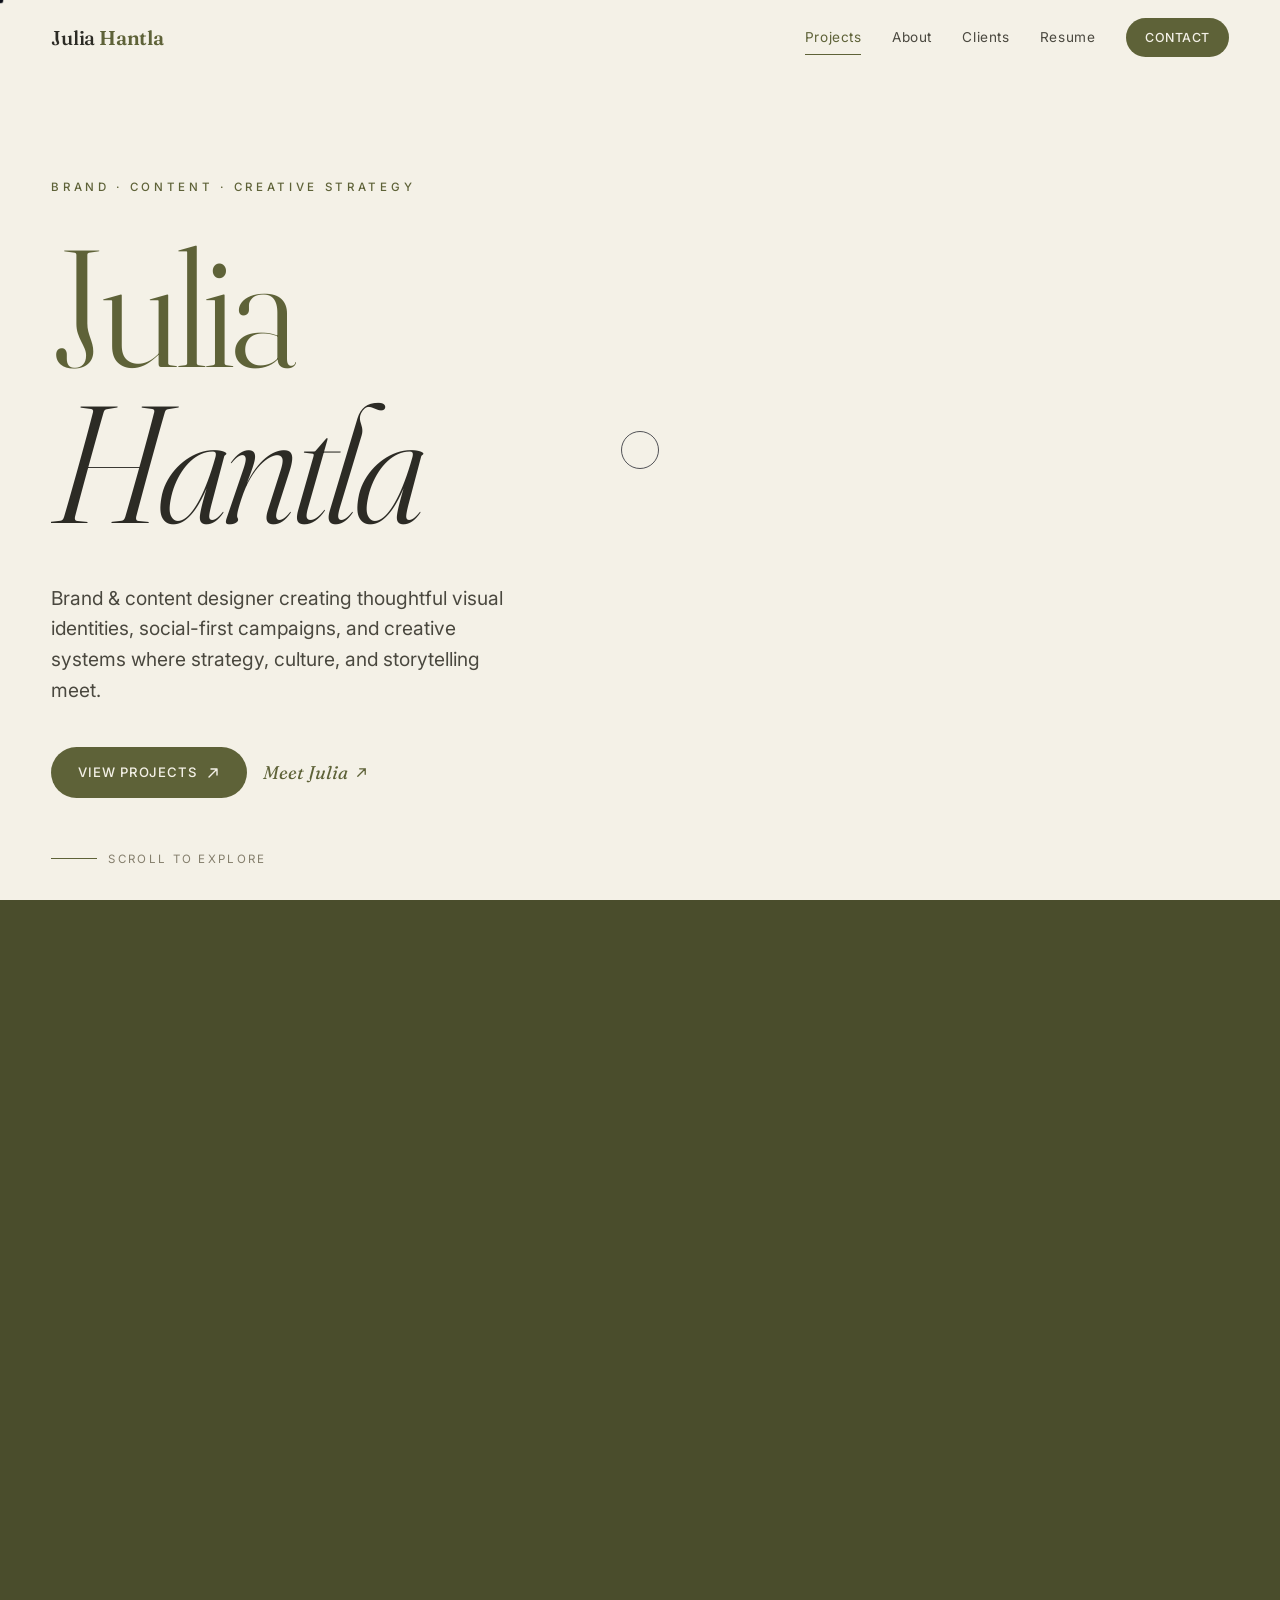
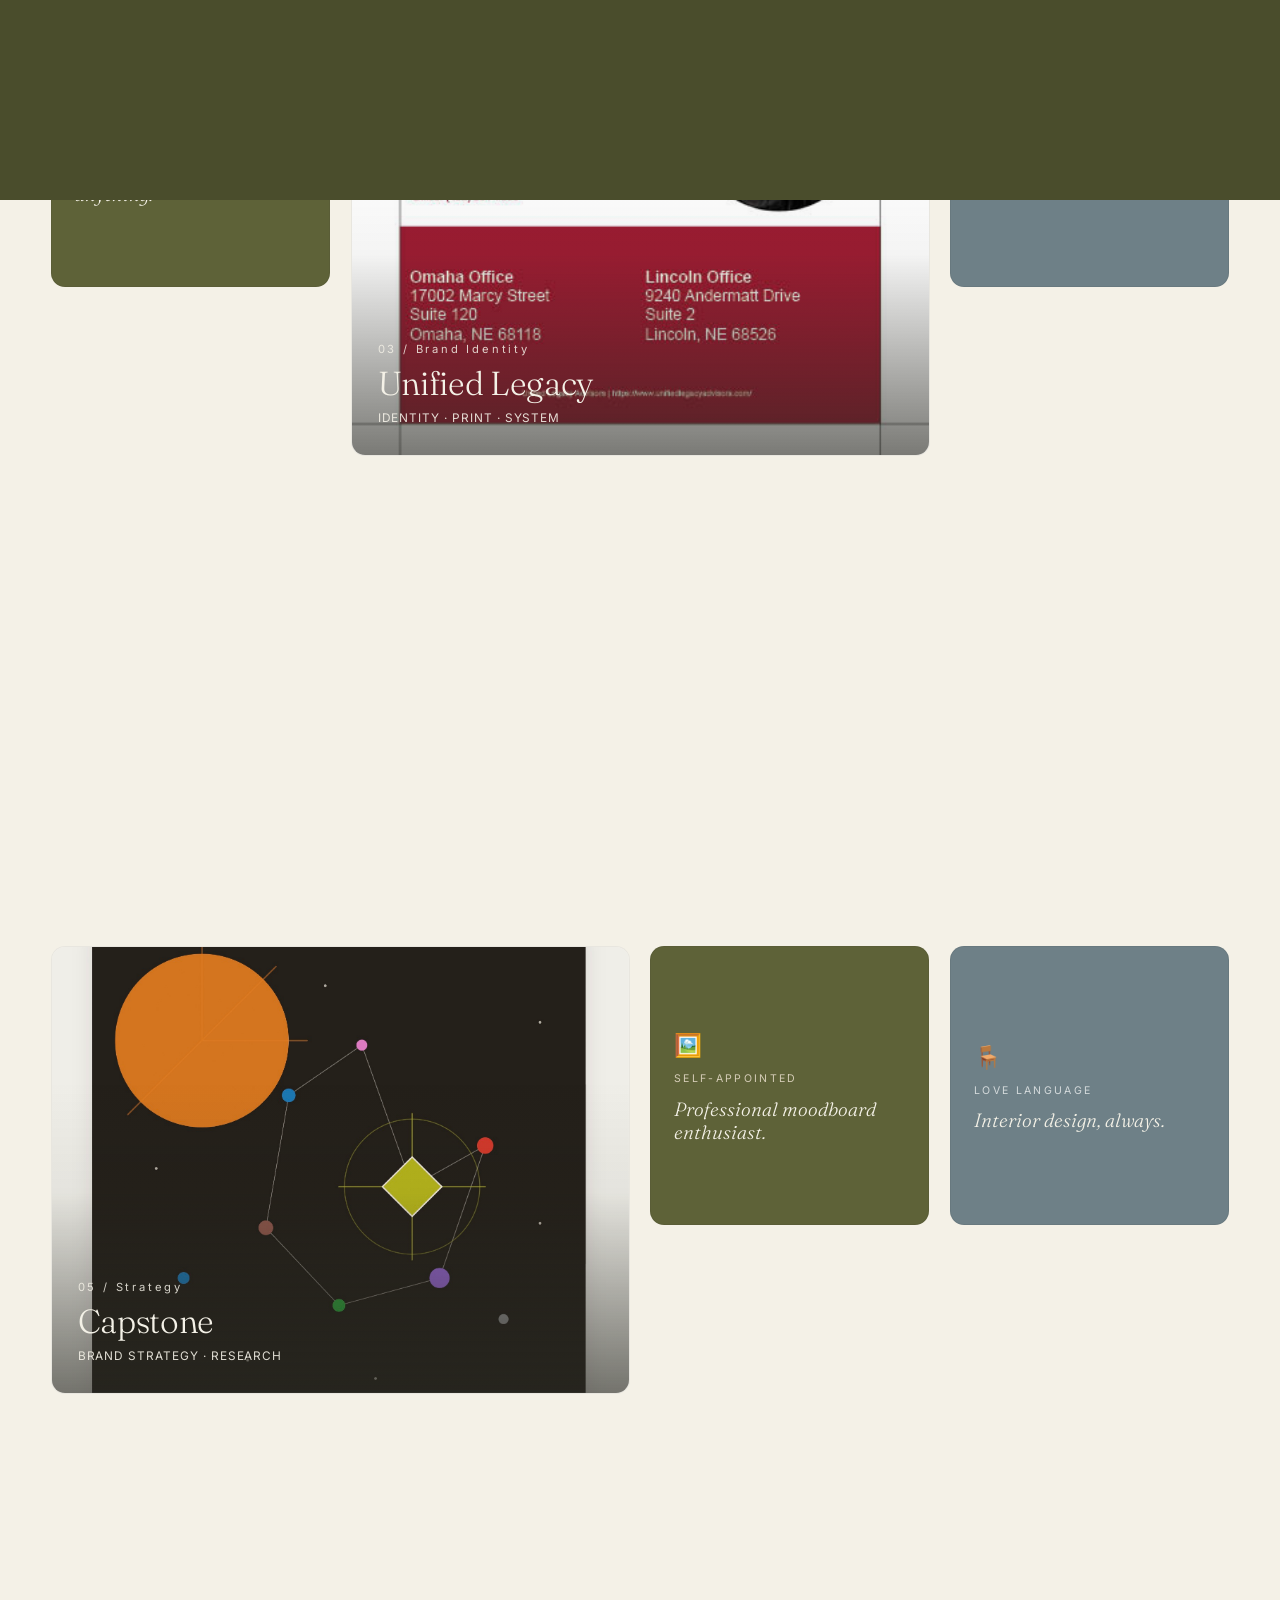
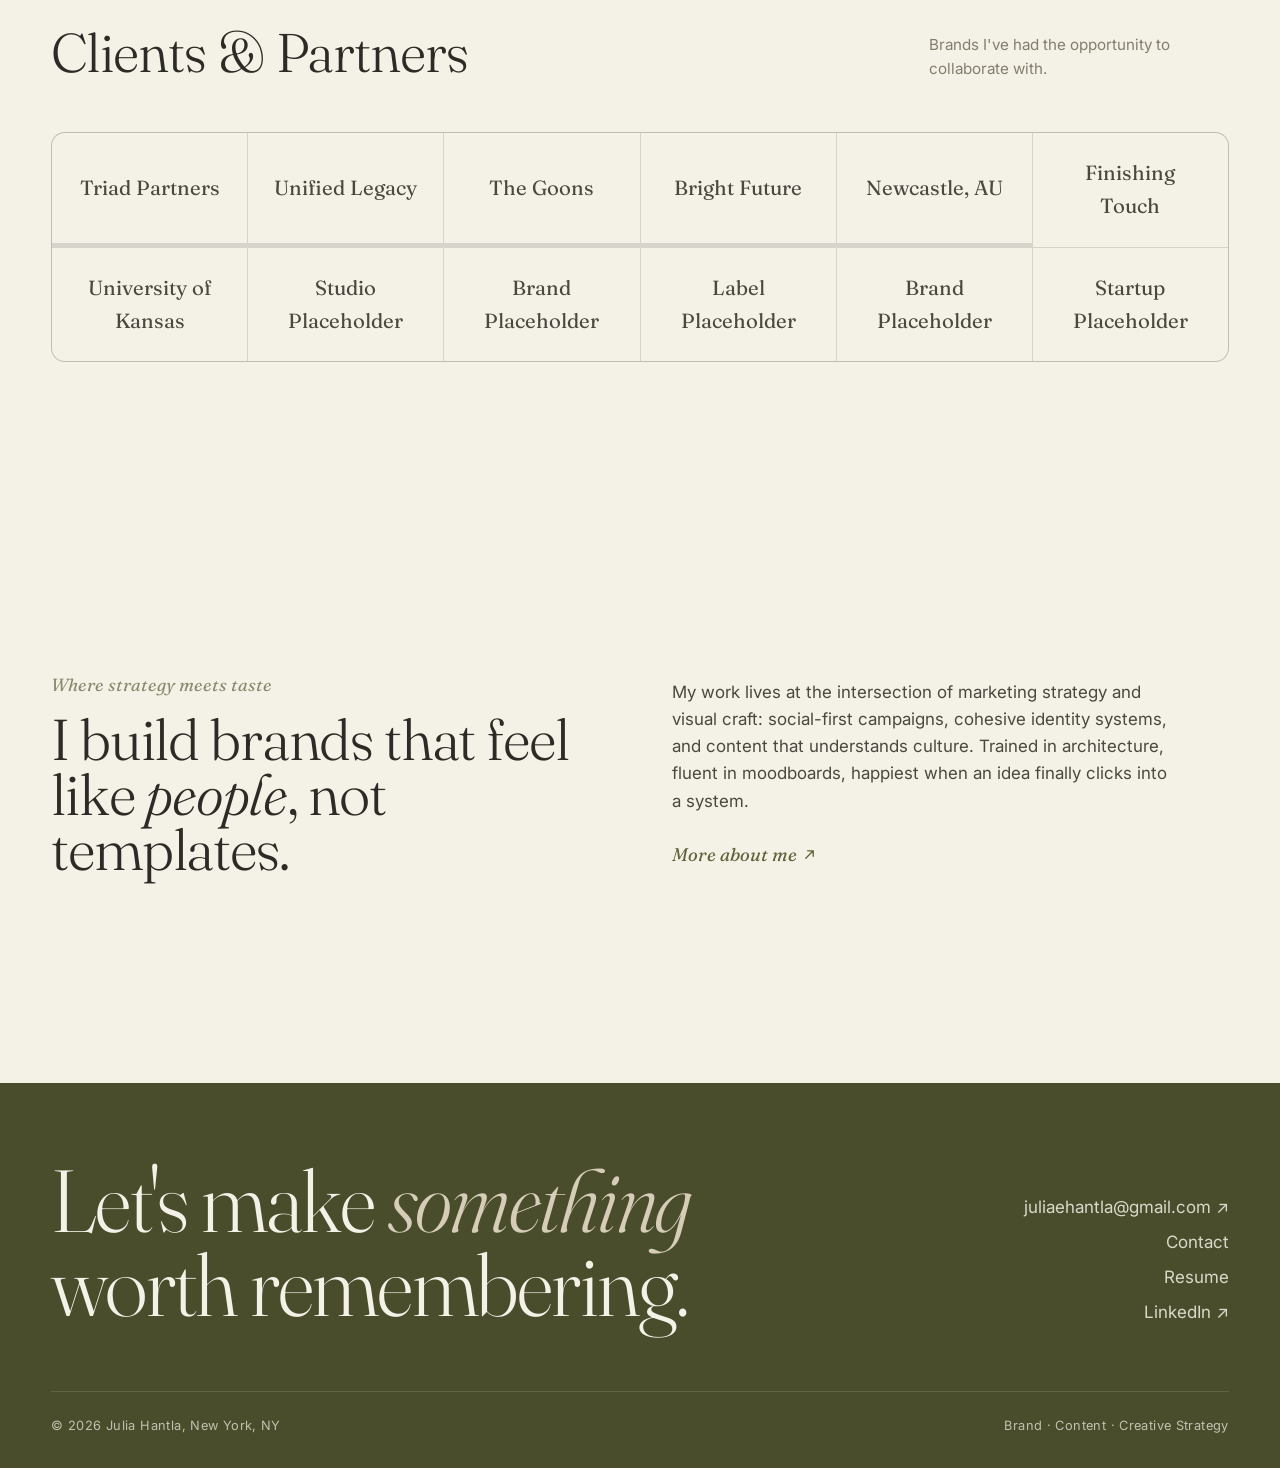
==== index.html @ e554ca5c "Rebuild Capstone around the six-piece visual set + IG carousel - New narrative: a dense 2006 percept" ====
<!DOCTYPE html>
<html lang="en">
<head>
<meta charset="UTF-8">
<meta name="viewport" content="width=device-width, initial-scale=1.0">
<title>Julia Hantla · Brand · Content · Creative Strategy</title>
<meta name="description" content="Julia Hantla is a brand & content designer in New York creating thoughtful visual identities, social-first campaigns, and creative systems where strategy, culture, and storytelling meet.">
<link rel="preconnect" href="https://fonts.googleapis.com">
<link rel="preconnect" href="https://fonts.gstatic.com" crossorigin>
<link href="https://fonts.googleapis.com/css2?family=Fraunces:ital,opsz,wght@0,9..144,300..600;1,9..144,300..600&family=Inter:wght@400;500;600&display=swap" rel="stylesheet">
<link rel="stylesheet" href="assets/css/style.css">
</head>
<body>

<!-- NAV -->
<nav class="nav">
  <div class="nav__inner">
    <a href="index.html" class="nav__brand">Julia <b>Hantla</b></a>
    <div class="nav__links">
      <a href="index.html" class="nav__link is-current">Projects</a>
      <a href="about.html" class="nav__link">About</a>
      <a href="#clients" class="nav__link">Clients</a>
      <a href="Julia_Hantla_Resume.pdf" class="nav__link" target="_blank" rel="noopener">Resume</a>
      <a href="contact.html" class="nav__link nav__cta btn" data-magnetic="0.3"><span>Contact</span></a>
    </div>
    <button class="nav__burger" aria-label="Menu"><span></span><span></span><span></span></button>
  </div>
</nav>

<!-- MOBILE MENU -->
<div class="menu">
  <a href="index.html" class="menu__link">Projects</a>
  <a href="about.html" class="menu__link">About</a>
  <a href="#clients" class="menu__link">Clients</a>
  <a href="Julia_Hantla_Resume.pdf" class="menu__link" target="_blank" rel="noopener">Resume</a>
  <a href="contact.html" class="menu__link">Contact</a>
  <div class="menu__meta">
    <span>New York, NY</span><span>juliaehantla@gmail.com</span>
  </div>
</div>

<!-- HERO -->
<header class="hero wrap">
  <div class="hero__inner">
    <div class="hero__eyebrow eyebrow line-mask"><span>Brand · Content · Creative Strategy</span></div>
    <h1 class="hero__title">
      <span class="line-mask d1"><span>Julia</span></span>
      <span class="line-mask d2"><span><em>Hantla</em></span></span>
    </h1>
    <p class="hero__sub" data-reveal data-reveal-delay="3">
      Brand &amp; content designer creating thoughtful visual identities, social-first
      campaigns, and creative systems where strategy, culture, and storytelling meet.
    </p>
    <div class="hero__cta" data-reveal data-reveal-delay="4">
      <a href="#work" class="btn" data-magnetic="0.3"><span>View Projects</span>
        <svg width="14" height="14" viewBox="0 0 14 14" fill="none"><path d="M3 11L11 3M11 3H5M11 3V9" stroke="currentColor" stroke-width="1.4" stroke-linecap="round" stroke-linejoin="round"/></svg>
      </a>
      <a href="about.html" class="link-arrow">Meet Julia
        <svg width="13" height="13" viewBox="0 0 14 14" fill="none"><path d="M3 11L11 3M11 3H5M11 3V9" stroke="currentColor" stroke-width="1.4" stroke-linecap="round" stroke-linejoin="round"/></svg>
      </a>
    </div>
  </div>
  <div class="hero__scroll"><span class="ln"></span> Scroll to explore</div>
</header>

<!-- WORK / INTERACTIVE GRID -->
<section class="section wrap" id="work">
  <div class="grid-head">
    <h2 data-reveal>Selected Work</h2>
    <p data-reveal data-reveal-delay="1">Below, a variety of social media, brand identity, editorial, photography &amp; strategy. Drag the tiles, and click to explore.</p>
  </div>

  <div class="tile-grid" data-draggable-grid>

    <!-- 01 The Goons -->
    <article class="tile tile--project" data-href="projects/goons.html" data-reveal>
      <div class="tile__media"><img src="assets/img/projects/GOONS.Live.Poster.jpg" alt="The Goons live poster" loading="lazy"></div>
      <span class="tile__open">
        <svg width="14" height="14" viewBox="0 0 14 14" fill="none"><path d="M3 11L11 3M11 3H5M11 3V9" stroke="currentColor" stroke-width="1.4" stroke-linecap="round" stroke-linejoin="round"/></svg>
      </span>
      <div class="tile__body">
        <span class="tile__index">01 / Brand Identity</span>
        <h3 class="tile__title">The Goons</h3>
        <span class="tile__tag">Identity · Merch · Motion</span>
      </div>
    </article>

    <!-- 02 Bright Future -->
    <article class="tile tile--project" data-href="projects/bright-future.html" data-reveal data-reveal-delay="1">
      <div class="tile__media"><img src="assets/img/projects/BF.Cover.jpg" alt="Bright Future Technology editorial" loading="lazy" style="object-position:center top"></div>
      <span class="tile__open">
        <svg width="14" height="14" viewBox="0 0 14 14" fill="none"><path d="M3 11L11 3M11 3H5M11 3V9" stroke="currentColor" stroke-width="1.4" stroke-linecap="round" stroke-linejoin="round"/></svg>
      </span>
      <div class="tile__body">
        <span class="tile__index">02 / Editorial</span>
        <h3 class="tile__title">Bright Future</h3>
        <span class="tile__tag">Editorial · Layout · Motion</span>
      </div>
    </article>

    <!-- note: crochet -->
    <article class="tile tile--note note--olive" data-reveal>
      <div class="note__inner">
        <em class="note__emoji">🧶</em>
        <div class="note__k">Off the clock</div>
        <p class="note__t">I can crochet almost anything.</p>
      </div>
    </article>

    <!-- 03 Unified Legacy -->
    <article class="tile tile--project" data-href="projects/unified-legacy.html" data-reveal data-reveal-delay="1">
      <div class="tile__media"><img src="assets/img/projects/Triad.ULA.Business.Card.2.jpg" alt="Unified Legacy Advisors brand identity" loading="lazy"></div>
      <span class="tile__open">
        <svg width="14" height="14" viewBox="0 0 14 14" fill="none"><path d="M3 11L11 3M11 3H5M11 3V9" stroke="currentColor" stroke-width="1.4" stroke-linecap="round" stroke-linejoin="round"/></svg>
      </span>
      <div class="tile__body">
        <span class="tile__index">03 / Brand Identity</span>
        <h3 class="tile__title">Unified Legacy</h3>
        <span class="tile__tag">Identity · Print · System</span>
      </div>
    </article>

    <!-- note: australia -->
    <article class="tile tile--note note--slate" data-reveal data-reveal-delay="1">
      <div class="note__inner">
        <em class="note__emoji">🌏</em>
        <div class="note__k">Once upon a time</div>
        <p class="note__t">Lived in Australia.</p>
      </div>
    </article>

    <!-- note: architecture -->
    <article class="tile tile--note note--taupe" data-reveal data-reveal-delay="2">
      <div class="note__inner">
        <em class="note__emoji">📐</em>
        <div class="note__k">Plot twist</div>
        <p class="note__t">Studied architecture before marketing.</p>
      </div>
    </article>

    <!-- 04 Photography -->
    <article class="tile tile--project" data-href="projects/intervals.html" data-reveal>
      <div class="tile__media"><img src="assets/img/projects/Photography.Working.Materials.1.jpg" alt="Photography series" loading="lazy"></div>
      <span class="tile__open">
        <svg width="14" height="14" viewBox="0 0 14 14" fill="none"><path d="M3 11L11 3M11 3H5M11 3V9" stroke="currentColor" stroke-width="1.4" stroke-linecap="round" stroke-linejoin="round"/></svg>
      </span>
      <div class="tile__body">
        <span class="tile__index">04 / Photography</span>
        <h3 class="tile__title">Intervals</h3>
        <span class="tile__tag">Art Direction · Photo</span>
      </div>
    </article>

    <!-- note: vibe coding -->
    <article class="tile tile--note note--sage" data-reveal data-reveal-delay="1">
      <div class="note__inner">
        <em class="note__emoji">✨</em>
        <div class="note__k">Currently</div>
        <p class="note__t">Obsessed with vibe coding.</p>
      </div>
    </article>

    <!-- 05 Capstone -->
    <article class="tile tile--project" data-href="projects/capstone.html" data-reveal data-reveal-delay="1">
      <div class="tile__media"><img src="assets/img/projects/capstone100.jpeg" alt="Capstone brand strategy" loading="lazy"></div>
      <span class="tile__open">
        <svg width="14" height="14" viewBox="0 0 14 14" fill="none"><path d="M3 11L11 3M11 3H5M11 3V9" stroke="currentColor" stroke-width="1.4" stroke-linecap="round" stroke-linejoin="round"/></svg>
      </span>
      <div class="tile__body">
        <span class="tile__index">05 / Strategy</span>
        <h3 class="tile__title">Capstone</h3>
        <span class="tile__tag">Brand Strategy · Research</span>
      </div>
    </article>

    <!-- note: moodboard -->
    <article class="tile tile--note note--olive" data-reveal>
      <div class="note__inner">
        <em class="note__emoji">🖼️</em>
        <div class="note__k">Self-appointed</div>
        <p class="note__t">Professional moodboard enthusiast.</p>
      </div>
    </article>

    <!-- note: interiors -->
    <article class="tile tile--note note--slate" data-reveal data-reveal-delay="1">
      <div class="note__inner">
        <em class="note__emoji">🪑</em>
        <div class="note__k">Love language</div>
        <p class="note__t">Interior design, always.</p>
      </div>
    </article>

  </div>
</section>

<!-- CLIENTS -->
<section class="section wrap" id="clients">
  <div class="grid-head">
    <h2 data-reveal>Clients &amp; Partners</h2>
    <p data-reveal data-reveal-delay="1">Brands I've had the opportunity to collaborate with.</p>
  </div>
  <div class="client-grid" data-reveal>
    <div class="client"><span class="client__cat">Brand Strategy</span><span class="client__name">Triad Partners</span></div>
    <div class="client"><span class="client__cat">Wealth · Identity</span><span class="client__name">Unified Legacy</span></div>
    <div class="client"><span class="client__cat">Music · Culture</span><span class="client__name">The Goons</span></div>
    <div class="client"><span class="client__cat">Editorial</span><span class="client__name">Bright Future</span></div>
    <div class="client"><span class="client__cat">University</span><span class="client__name">Newcastle, AU</span></div>
    <div class="client"><span class="client__cat">Retail · Interiors</span><span class="client__name">Finishing Touch</span></div>
    <div class="client"><span class="client__cat">Education</span><span class="client__name">University of Kansas</span></div>
    <div class="client"><span class="client__cat">Lifestyle</span><span class="client__name">Studio Placeholder</span></div>
    <div class="client"><span class="client__cat">Hospitality</span><span class="client__name">Brand Placeholder</span></div>
    <div class="client"><span class="client__cat">Fashion</span><span class="client__name">Label Placeholder</span></div>
    <div class="client"><span class="client__cat">Beauty</span><span class="client__name">Brand Placeholder</span></div>
    <div class="client"><span class="client__cat">Tech</span><span class="client__name">Startup Placeholder</span></div>
  </div>
  <p class="lede" style="margin-top:2rem;color:var(--muted);font-size:0.9rem" data-reveal>
    Logos and additional clients coming soon, swap these placeholders for marks as assets land.
  </p>
</section>

<!-- INVITE STRIP -->
<section class="section wrap" data-reveal>
  <div class="split">
    <div>
      <p class="kicker">Where strategy meets taste</p>
      <h2 class="display" style="font-size:clamp(2rem,5vw,3.6rem)">I build brands that feel like <em>people</em>, not templates.</h2>
    </div>
    <div>
      <p class="lede">My work lives at the intersection of marketing strategy and visual craft:
        social-first campaigns, cohesive identity systems, and content that understands culture.
        Trained in architecture, fluent in moodboards, happiest when an idea finally clicks into a system.</p>
      <p style="margin-top:1.6rem"><a href="about.html" class="link-arrow">More about me
        <svg width="13" height="13" viewBox="0 0 14 14" fill="none"><path d="M3 11L11 3M11 3H5M11 3V9" stroke="currentColor" stroke-width="1.4" stroke-linecap="round" stroke-linejoin="round"/></svg>
      </a></p>
    </div>
  </div>
</section>

<!-- FOOTER -->
<footer class="footer">
  <div class="wrap">
    <div class="footer__top">
      <div class="footer__big">Let's make <em>something</em><br>worth remembering.</div>
      <div class="footer__links">
        <a href="mailto:juliaehantla@gmail.com">juliaehantla@gmail.com ↗</a>
        <a href="contact.html">Contact</a>
        <a href="Julia_Hantla_Resume.pdf" target="_blank" rel="noopener">Resume</a>
        <a href="#" target="_blank" rel="noopener">LinkedIn ↗</a>
      </div>
    </div>
    <div class="footer__bot">
      <span>© <span data-year></span> Julia Hantla, New York, NY</span>
      <span>Brand · Content · Creative Strategy</span>
    </div>
  </div>
</footer>

<script src="assets/js/main.js"></script>
</body>
</html>
---- assets/css/style.css ----
/* =========================================================================
   Julia Hantla — Portfolio
   Design system: warm editorial. Cream · olive · charcoal · sage · slate-blue
   ========================================================================= */

/* ----------------------------- Tokens ---------------------------------- */
:root {
  /* Surfaces */
  --cream:        #F4F1E7;
  --cream-deep:   #ECE7D9;
  --cream-card:   #F8F6EF;
  --paper:        #FBFAF4;

  /* Ink */
  --charcoal:     #2C2B25;
  --charcoal-soft:#4A483F;
  --muted:        #847E6C;

  /* Greens */
  --olive:        #5E6238;
  --olive-deep:   #4A4D2C;
  --sage:         #888B6B;
  --sage-soft:    #A7AA8C;

  /* Cool accent (the requested grey-blues) */
  --slate:        #6E8087;
  --slate-soft:   #97A6AB;

  /* Warm accent */
  --taupe:        #B3A88E;
  --taupe-soft:   #D6CDB8;

  /* Lines + utility */
  --line:         rgba(44,43,37,0.14);
  --line-soft:    rgba(44,43,37,0.08);
  --shadow:       0 24px 60px -28px rgba(44,43,37,0.30);
  --shadow-soft:  0 14px 40px -24px rgba(44,43,37,0.25);

  /* Type */
  --serif: "Fraunces", "Times New Roman", serif;
  --sans:  "Inter", -apple-system, BlinkMacSystemFont, "Segoe UI", sans-serif;

  /* Motion */
  --ease:      cubic-bezier(0.22, 1, 0.36, 1);
  --ease-out:  cubic-bezier(0.16, 1, 0.3, 1);
  --dur:       0.6s;

  /* Layout */
  --gutter: clamp(1.25rem, 4vw, 4.5rem);
  --maxw:   1320px;
  --nav-h:  76px;
}

/* ----------------------------- Reset ----------------------------------- */
*, *::before, *::after { box-sizing: border-box; margin: 0; padding: 0; }

html { -webkit-text-size-adjust: 100%; scroll-behavior: smooth; }
@media (prefers-reduced-motion: reduce) { html { scroll-behavior: auto; } }

body {
  font-family: var(--sans);
  background: var(--cream);
  color: var(--charcoal);
  line-height: 1.6;
  font-size: 17px;
  -webkit-font-smoothing: antialiased;
  text-rendering: optimizeLegibility;
  overflow-x: hidden;
}

img, video { max-width: 100%; display: block; }
a { color: inherit; text-decoration: none; }
button { font: inherit; color: inherit; background: none; border: none; cursor: pointer; }
ul { list-style: none; }

::selection { background: var(--olive); color: var(--cream); }

/* ----------------------------- Type scale ------------------------------ */
h1, h2, h3, h4 { font-weight: 600; line-height: 1.04; letter-spacing: -0.01em; }

.display {
  font-family: var(--serif);
  font-weight: 300;
  font-optical-sizing: auto;
  letter-spacing: -0.02em;
  line-height: 0.96;
}

.eyebrow {
  font-family: var(--sans);
  text-transform: uppercase;
  letter-spacing: 0.32em;
  font-size: 0.72rem;
  font-weight: 500;
  color: var(--olive);
}

.serif { font-family: var(--serif); }
.italic { font-style: italic; }

/* ----------------------------- Layout ---------------------------------- */
.wrap { width: 100%; max-width: var(--maxw); margin-inline: auto; padding-inline: var(--gutter); }
.section { padding-block: clamp(4.5rem, 9vw, 9rem); }
.lede { max-width: 46ch; color: var(--charcoal-soft); font-size: 1.06rem; }

/* ----------------------------- Buttons --------------------------------- */
.btn {
  --bg: var(--olive); --fg: var(--cream);
  position: relative; display: inline-flex; align-items: center; gap: 0.6rem;
  padding: 0.95rem 1.7rem; border-radius: 100px;
  background: var(--bg); color: var(--fg);
  font-size: 0.82rem; font-weight: 500; letter-spacing: 0.06em; text-transform: uppercase;
  overflow: hidden; will-change: transform;
  transition: transform 0.4s var(--ease), box-shadow 0.4s var(--ease);
}
.btn::after {
  content: ""; position: absolute; inset: 0; background: var(--charcoal);
  transform: scaleX(0); transform-origin: right; border-radius: inherit;
  transition: transform 0.5s var(--ease);
}
.btn:hover { box-shadow: var(--shadow-soft); }
.btn:hover::after { transform: scaleX(1); transform-origin: left; }
.btn span, .btn svg { position: relative; z-index: 1; }
.btn svg { transition: transform 0.4s var(--ease); }
.btn:hover svg { transform: translate(3px, -3px); }

.btn--ghost { --bg: transparent; --fg: var(--charcoal); border: 1px solid var(--line); }
.btn--ghost:hover { --fg: var(--cream); }

.link-arrow {
  display: inline-flex; align-items: center; gap: 0.4rem;
  font-family: var(--serif); font-style: italic; font-size: 1.15rem; color: var(--olive);
}
.link-arrow svg { transition: transform 0.4s var(--ease); }
.link-arrow:hover svg { transform: translate(4px, -4px); }

/* ----------------------------- Cursor ---------------------------------- */
.cursor-dot, .cursor-ring {
  position: fixed; top: 0; left: 0; z-index: 9999; pointer-events: none;
  border-radius: 50%; mix-blend-mode: difference; will-change: transform;
}
.cursor-dot  { width: 7px; height: 7px; background: #fff; transform: translate(-50%, -50%); }
.cursor-ring {
  width: 38px; height: 38px; border: 1px solid rgba(255,255,255,0.7);
  transform: translate(-50%, -50%);
  transition: width 0.3s var(--ease), height 0.3s var(--ease), background 0.3s var(--ease), opacity 0.3s;
}
.cursor-ring.is-active { width: 64px; height: 64px; background: rgba(255,255,255,0.12); }
.cursor-ring.is-hidden { opacity: 0; }
body.has-cursor { cursor: none; }
body.has-cursor a, body.has-cursor button { cursor: none; }
@media (hover: none), (pointer: coarse) { .cursor-dot, .cursor-ring { display: none !important; } }

/* ----------------------------- Nav ------------------------------------- */
.nav {
  position: fixed; top: 0; left: 0; right: 0; z-index: 200; height: var(--nav-h);
  display: flex; align-items: center;
  transition: background 0.5s var(--ease), backdrop-filter 0.5s var(--ease), box-shadow 0.5s var(--ease), transform 0.5s var(--ease);
}
.nav.is-scrolled {
  background: rgba(244,241,231,0.82);
  backdrop-filter: blur(14px) saturate(1.1);
  -webkit-backdrop-filter: blur(14px) saturate(1.1);
  box-shadow: 0 1px 0 var(--line-soft);
}
.nav.is-hidden { transform: translateY(-100%); }
.nav__inner { width: 100%; max-width: var(--maxw); margin-inline: auto; padding-inline: var(--gutter);
  display: flex; align-items: center; justify-content: space-between; }
.nav__brand { font-family: var(--serif); font-size: 1.25rem; font-weight: 500; letter-spacing: -0.01em; }
.nav__brand b { color: var(--olive); font-weight: 600; }
.nav__links { display: flex; align-items: center; gap: clamp(1rem, 2.4vw, 2.4rem); }
.nav__link {
  position: relative; font-size: 0.85rem; letter-spacing: 0.04em; padding-block: 0.4rem;
  color: var(--charcoal-soft); transition: color 0.3s var(--ease);
}
.nav__link::after {
  content: ""; position: absolute; left: 0; bottom: 0; width: 100%; height: 1px;
  background: var(--olive); transform: scaleX(0); transform-origin: right;
  transition: transform 0.4s var(--ease);
}
.nav__link:hover, .nav__link.is-current { color: var(--olive); }
.nav__link:hover::after, .nav__link.is-current::after { transform: scaleX(1); transform-origin: left; }
.nav__cta { padding: 0.6rem 1.2rem; font-size: 0.78rem; }
.nav__cta.btn, .nav__cta.btn span { color: var(--cream); }
.nav__cta.btn::after { background: var(--charcoal); }

.nav__burger { display: none; width: 30px; height: 18px; position: relative; }
.nav__burger span { position: absolute; left: 0; width: 100%; height: 1.5px; background: var(--charcoal); transition: transform 0.4s var(--ease), opacity 0.3s; }
.nav__burger span:nth-child(1) { top: 0; }
.nav__burger span:nth-child(2) { top: 50%; transform: translateY(-50%); }
.nav__burger span:nth-child(3) { bottom: 0; }
body.menu-open .nav__burger span:nth-child(1) { top: 50%; transform: translateY(-50%) rotate(45deg); }
body.menu-open .nav__burger span:nth-child(2) { opacity: 0; }
body.menu-open .nav__burger span:nth-child(3) { bottom: 50%; transform: translateY(50%) rotate(-45deg); }

/* Mobile menu overlay */
.menu {
  position: fixed; inset: 0; z-index: 150; background: var(--cream-deep);
  display: flex; flex-direction: column; justify-content: center; padding: var(--gutter);
  clip-path: inset(0 0 100% 0); transition: clip-path 0.7s var(--ease); pointer-events: none;
}
body.menu-open .menu { clip-path: inset(0 0 0% 0); pointer-events: auto; }
.menu__link {
  font-family: var(--serif); font-size: clamp(2.4rem, 11vw, 4rem); font-weight: 300; font-style: italic;
  padding-block: 0.4rem; color: var(--charcoal); opacity: 0; transform: translateY(18px);
  transition: opacity 0.5s var(--ease), transform 0.5s var(--ease), color 0.3s;
}
.menu__link:hover { color: var(--olive); }
body.menu-open .menu__link { opacity: 1; transform: none; }
body.menu-open .menu__link:nth-child(1) { transition-delay: 0.12s; }
body.menu-open .menu__link:nth-child(2) { transition-delay: 0.18s; }
body.menu-open .menu__link:nth-child(3) { transition-delay: 0.24s; }
body.menu-open .menu__link:nth-child(4) { transition-delay: 0.30s; }
body.menu-open .menu__link:nth-child(5) { transition-delay: 0.36s; }
body.menu-open .menu__link:nth-child(6) { transition-delay: 0.42s; }
.menu__meta { margin-top: 2.5rem; display: flex; gap: 1.5rem; flex-wrap: wrap; color: var(--muted); font-size: 0.85rem; opacity: 0; transition: opacity 0.5s 0.5s var(--ease); }
body.menu-open .menu__meta { opacity: 1; }

/* ----------------------------- Page transition ------------------------- */
.page-veil {
  position: fixed; inset: 0; z-index: 9000; background: var(--olive-deep);
  transform: translateY(100%); pointer-events: none;
}
.page-veil.is-in  { animation: veilIn 0.55s var(--ease) forwards; }
.page-veil.is-out { animation: veilOut 0.6s var(--ease) forwards; }
@keyframes veilIn  { from { transform: translateY(100%); } to { transform: translateY(0); } }
@keyframes veilOut { from { transform: translateY(0); } to { transform: translateY(-100%); } }

/* ----------------------------- Reveals --------------------------------- */
[data-reveal] { opacity: 0; transform: translateY(28px); transition: opacity 0.9s var(--ease-out), transform 0.9s var(--ease-out); }
[data-reveal].is-in { opacity: 1; transform: none; }
[data-reveal-delay="1"] { transition-delay: 0.08s; }
[data-reveal-delay="2"] { transition-delay: 0.16s; }
[data-reveal-delay="3"] { transition-delay: 0.24s; }
[data-reveal-delay="4"] { transition-delay: 0.32s; }

.line-mask { display: block; overflow: hidden; padding-block: 0.02em; }
.line-mask > span { display: block; transform: translateY(110%); transition: transform 1s var(--ease-out); }
.line-mask.is-in > span { transform: none; }
.line-mask.d1 > span { transition-delay: 0.08s; }
.line-mask.d2 > span { transition-delay: 0.18s; }
.line-mask.d3 > span { transition-delay: 0.28s; }
.line-mask.d4 > span { transition-delay: 0.38s; }

@media (prefers-reduced-motion: reduce) {
  [data-reveal], .line-mask > span { opacity: 1 !important; transform: none !important; }
}

/* =========================================================================
   HERO
   ========================================================================= */
.hero { position: relative; min-height: 100svh; display: flex; align-items: center; padding-top: var(--nav-h); }
.hero__inner { width: 100%; }
.hero__eyebrow { margin-bottom: clamp(1.2rem, 3vw, 2rem); }
.hero__title { font-family: var(--serif); font-weight: 300; font-size: clamp(3.6rem, 13vw, 11rem);
  line-height: 0.9; letter-spacing: -0.035em; color: var(--olive); }
.hero__title em { font-style: italic; color: var(--charcoal); font-weight: 300; }
.hero__sub { margin-top: clamp(1.5rem, 3.5vw, 2.6rem); max-width: 40ch; font-size: clamp(1rem, 1.5vw, 1.2rem); color: var(--charcoal-soft); }
.hero__cta { margin-top: clamp(1.8rem, 3.5vw, 2.6rem); display: flex; gap: 1rem; align-items: center; flex-wrap: wrap; }
.hero__scroll { position: absolute; bottom: 2rem; left: var(--gutter); display: flex; align-items: center; gap: 0.7rem;
  font-size: 0.72rem; letter-spacing: 0.2em; text-transform: uppercase; color: var(--muted); }
.hero__scroll .ln { width: 46px; height: 1px; background: var(--muted); position: relative; overflow: hidden; }
.hero__scroll .ln::after { content: ""; position: absolute; inset: 0; background: var(--olive); animation: scrollLn 2.4s var(--ease) infinite; }
@keyframes scrollLn { 0% { transform: translateX(-100%);} 50%{transform: translateX(0);} 100%{transform: translateX(100%);} }

/* tiny floating tags around hero */
.hero__tags { position: absolute; inset: 0; pointer-events: none; }

/* =========================================================================
   PROJECT GRID (home)
   ========================================================================= */
.grid-head { display: flex; justify-content: space-between; align-items: flex-end; gap: 2rem; flex-wrap: wrap; margin-bottom: clamp(2rem, 4vw, 3.5rem); }
.grid-head h2 { font-family: var(--serif); font-weight: 300; font-size: clamp(2rem, 5vw, 3.4rem); letter-spacing: -0.02em; }
.grid-head p { max-width: 30ch; color: var(--muted); font-size: 0.95rem; }

.tile-grid {
  display: grid;
  grid-template-columns: repeat(12, 1fr);
  gap: clamp(0.9rem, 1.6vw, 1.4rem);
  grid-auto-flow: dense;
}

.tile {
  position: relative; border-radius: 14px; overflow: hidden;
  background: var(--cream-card); border: 1px solid var(--line-soft);
  will-change: transform; touch-action: none;
}
.tile.is-dragging { z-index: 50; box-shadow: var(--shadow); cursor: grabbing; }
.tile.is-ghost { opacity: 0.35; }

/* project tile sizes */
.tile--project { grid-column: span 6; aspect-ratio: 4 / 3.1; cursor: pointer; }
.tile--project.tile--tall { grid-column: span 6; aspect-ratio: 3 / 3.6; }
.tile--project .tile__media { position: absolute; inset: 0; }
.tile--project .tile__media img,
.tile--project .tile__media video { width: 100%; height: 100%; object-fit: cover; transition: transform 1.1s var(--ease); will-change: transform; }
.tile--project:hover .tile__media img,
.tile--project:hover .tile__media video { transform: scale(1.06); }
.tile__media::after { content: ""; position: absolute; inset: 0; background: linear-gradient(to top, rgba(40,40,33,0.62) 0%, rgba(40,40,33,0.05) 45%, transparent 70%); transition: opacity 0.5s; }

.tile__body { position: absolute; left: 0; right: 0; bottom: 0; padding: clamp(1.1rem, 2vw, 1.6rem); color: var(--cream); z-index: 2; }
.tile__index { font-size: 0.7rem; letter-spacing: 0.25em; opacity: 0.85; }
.tile__title { font-family: var(--serif); font-weight: 300; font-size: clamp(1.4rem, 2.6vw, 2.1rem); line-height: 1.05; margin-top: 0.3rem; }
.tile__tag { display: inline-block; margin-top: 0.5rem; font-size: 0.74rem; letter-spacing: 0.08em; text-transform: uppercase; opacity: 0.9; }
.tile__open { position: absolute; top: clamp(1rem,2vw,1.4rem); right: clamp(1rem,2vw,1.4rem); z-index: 2;
  width: 42px; height: 42px; border-radius: 50%; background: rgba(248,246,239,0.16); backdrop-filter: blur(6px);
  display: grid; place-items: center; color: var(--cream); transform: scale(0.8); opacity: 0; transition: transform 0.5s var(--ease), opacity 0.5s var(--ease); }
.tile--project:hover .tile__open { transform: scale(1); opacity: 1; }

/* personality tiles */
.tile--note { grid-column: span 3; aspect-ratio: 1 / 1; display: flex; align-items: center;
  padding: clamp(1.1rem, 1.8vw, 1.6rem); cursor: grab; }
.tile--note .note__inner { width: 100%; }
.tile--note .note__k { font-size: 0.66rem; letter-spacing: 0.22em; text-transform: uppercase; color: var(--olive); margin-bottom: 0.6rem; }
.tile--note .note__t { font-family: var(--serif); font-style: italic; font-weight: 300; font-size: clamp(1rem, 1.5vw, 1.3rem); line-height: 1.2; color: var(--charcoal); }
.tile--note.note--olive { background: var(--olive); }
.tile--note.note--olive .note__k { color: var(--taupe-soft); }
.tile--note.note--olive .note__t { color: var(--cream); }
.tile--note.note--slate { background: var(--slate); }
.tile--note.note--slate .note__k { color: rgba(255,255,255,0.7); }
.tile--note.note--slate .note__t { color: var(--cream); }
.tile--note.note--taupe { background: var(--taupe-soft); }
.tile--note.note--sage  { background: var(--sage-soft); }
.tile--note .note__emoji { font-style: normal; font-size: 1.4rem; display: block; margin-bottom: 0.5rem; }

.tile-hint { margin-top: 1.5rem; font-size: 0.78rem; color: var(--muted); display: flex; align-items: center; gap: 0.5rem; letter-spacing: 0.04em; }
.tile-hint svg { opacity: 0.6; }

/* =========================================================================
   GENERIC editorial blocks
   ========================================================================= */
.split { display: grid; grid-template-columns: 1fr 1fr; gap: clamp(2rem, 5vw, 5rem); align-items: center; }
.split--reverse > :first-child { order: 2; }
.media-frame { position: relative; border-radius: 14px; overflow: hidden; background: var(--cream-deep); box-shadow: var(--shadow-soft); }
.media-frame img, .media-frame video { width: 100%; height: 100%; object-fit: cover; }
.media-frame--ar { aspect-ratio: 4 / 5; }
.media-frame--ar-wide { aspect-ratio: 16 / 10; }

.kicker { font-family: var(--serif); font-style: italic; color: var(--sage); font-size: 1.1rem; margin-bottom: 0.8rem; }

/* =========================================================================
   ABOUT
   ========================================================================= */
.about-hero { padding-top: calc(var(--nav-h) + clamp(2rem,6vw,5rem)); }
.about-hero h1 { font-family: var(--serif); font-weight: 300; font-size: clamp(2.6rem, 8vw, 6rem); letter-spacing: -0.03em; line-height: 0.98; }
.about-hero h1 em { font-style: italic; color: var(--olive); }
.about-story p { font-size: clamp(1.05rem, 1.6vw, 1.35rem); line-height: 1.7; color: var(--charcoal-soft); max-width: 60ch; }
.about-story p + p { margin-top: 1.4rem; }
.about-story strong { color: var(--olive); font-weight: 600; }

.about-portrait { position: relative; aspect-ratio: 3/4; border-radius: 14px; overflow: hidden;
  background: linear-gradient(140deg, var(--cream-deep), var(--taupe-soft)); box-shadow: var(--shadow-soft);
  display: grid; place-items: center; }
.about-portrait .ph { text-align: center; color: var(--muted); }
.about-portrait .ph .serif { font-size: 1.4rem; font-style: italic; color: var(--sage); display: block; }

.facts { display: grid; grid-template-columns: repeat(2, 1fr); gap: 1px; background: var(--line); border: 1px solid var(--line); border-radius: 12px; overflow: hidden; }
.facts .fact { background: var(--cream); padding: clamp(1.2rem, 2vw, 1.8rem); }
.facts .fact .k { font-size: 0.68rem; letter-spacing: 0.2em; text-transform: uppercase; color: var(--olive); }
.facts .fact .v { font-family: var(--serif); font-size: clamp(1.1rem, 1.6vw, 1.4rem); margin-top: 0.4rem; }

.into-list { display: flex; flex-wrap: wrap; gap: 0.7rem; }
.into-list li { font-family: var(--serif); font-style: italic; font-size: clamp(1rem,1.6vw,1.3rem);
  padding: 0.5rem 1.1rem; border: 1px solid var(--line); border-radius: 100px; color: var(--charcoal-soft);
  transition: background 0.4s var(--ease), color 0.4s var(--ease), transform 0.4s var(--ease); }
.into-list li:hover { background: var(--olive); color: var(--cream); transform: translateY(-3px); }

/* marquee */
.marquee { overflow: hidden; white-space: nowrap; border-block: 1px solid var(--line); padding-block: clamp(1rem,2vw,1.6rem); }
.marquee__track { display: inline-flex; gap: 2.5rem; animation: marquee 28s linear infinite; }
.marquee:hover .marquee__track { animation-play-state: paused; }
.marquee span { font-family: var(--serif); font-style: italic; font-weight: 300; font-size: clamp(1.4rem, 3vw, 2.4rem); color: var(--charcoal); }
.marquee .dot { color: var(--olive); font-style: normal; }
@keyframes marquee { to { transform: translateX(-50%); } }
@media (prefers-reduced-motion: reduce) { .marquee__track { animation: none; } }

/* =========================================================================
   CLIENTS
   ========================================================================= */
.client-grid { display: grid; grid-template-columns: repeat(auto-fill, minmax(180px, 1fr)); gap: 1px; background: var(--line); border: 1px solid var(--line); border-radius: 14px; overflow: hidden; }
.client { background: var(--cream); aspect-ratio: 16/9; display: grid; place-items: center; padding: 1.5rem;
  transition: background 0.5s var(--ease); position: relative; }
.client:hover { background: var(--cream-card); }
.client__name { font-family: var(--serif); font-weight: 400; font-size: clamp(1.1rem, 1.6vw, 1.45rem); color: var(--charcoal-soft);
  transition: color 0.4s var(--ease), transform 0.4s var(--ease); text-align: center; }
.client:hover .client__name { color: var(--olive); transform: scale(1.04); }
.client__cat { position: absolute; top: 0.8rem; left: 0.9rem; font-size: 0.6rem; letter-spacing: 0.18em; text-transform: uppercase; color: var(--muted); opacity: 0; transition: opacity 0.4s; }
.client:hover .client__cat { opacity: 1; }

/* =========================================================================
   PROJECT DETAIL PAGES
   ========================================================================= */
.proj-hero { padding-top: calc(var(--nav-h) + clamp(2rem,5vw,4rem)); }
.proj-hero__meta { display: flex; gap: 0.8rem; align-items: center; color: var(--olive); font-size: 0.8rem; letter-spacing: 0.18em; text-transform: uppercase; }
.proj-hero h1 { font-family: var(--serif); font-weight: 300; font-size: clamp(2.6rem, 9vw, 7rem); letter-spacing: -0.03em; line-height: 0.94; margin-top: 1rem; }
.proj-hero__sub { margin-top: 1.4rem; max-width: 52ch; font-size: clamp(1.05rem,1.6vw,1.3rem); color: var(--charcoal-soft); }

.proj-cover { margin-top: clamp(2rem,5vw,4rem); border-radius: 16px; overflow: hidden; aspect-ratio: 16/9; box-shadow: var(--shadow); background: var(--cream-deep); }
.proj-cover img, .proj-cover video { width: 100%; height: 100%; object-fit: cover; }

.meta-row { display: grid; grid-template-columns: repeat(4, 1fr); gap: 1px; background: var(--line); border-block: 1px solid var(--line); }
.meta-row .m { background: var(--cream); padding: clamp(1.2rem,2.5vw,2rem) 0; padding-inline: clamp(0.5rem,1.5vw,1.2rem); }
.meta-row .m .k { font-size: 0.66rem; letter-spacing: 0.2em; text-transform: uppercase; color: var(--olive); }
.meta-row .m .v { font-family: var(--serif); font-size: clamp(1rem,1.4vw,1.25rem); margin-top: 0.5rem; line-height: 1.3; }

.block { display: grid; grid-template-columns: 0.8fr 1.2fr; gap: clamp(2rem,5vw,5rem); }
.block__label { font-family: var(--serif); font-style: italic; font-size: clamp(1.6rem,3vw,2.4rem); color: var(--olive); font-weight: 300; }
.block__body p { font-size: 1.08rem; line-height: 1.75; color: var(--charcoal-soft); }
.block__body p + p { margin-top: 1.1rem; }

.steps { display: grid; gap: 1px; background: var(--line); border: 1px solid var(--line); border-radius: 12px; overflow: hidden; }
.step { background: var(--cream); padding: clamp(1.4rem,2.5vw,2rem); display: grid; grid-template-columns: auto 1fr; gap: 1.5rem; align-items: start; }
.step__n { font-family: var(--serif); font-size: 1.6rem; color: var(--sage); line-height: 1; }
.step__t { font-weight: 600; margin-bottom: 0.3rem; }
.step__d { color: var(--charcoal-soft); font-size: 0.98rem; }

.metrics { display: grid; grid-template-columns: repeat(3, 1fr); gap: clamp(1rem,2.5vw,2.5rem); }
.metric .n { font-family: var(--serif); font-weight: 300; font-size: clamp(2.8rem, 6vw, 5rem); color: var(--olive); line-height: 1; letter-spacing: -0.02em; }
.metric .l { margin-top: 0.6rem; color: var(--charcoal-soft); font-size: 0.95rem; max-width: 22ch; }

.quote { text-align: center; max-width: 24ch; margin-inline: auto; }
.quote p { font-family: var(--serif); font-weight: 300; font-style: italic; font-size: clamp(1.6rem, 4vw, 3rem); line-height: 1.25; letter-spacing: -0.01em; }
.quote .cite { display: block; margin-top: 1.5rem; font-family: var(--sans); font-style: normal; font-size: 0.8rem; letter-spacing: 0.2em; text-transform: uppercase; color: var(--muted); }

.gallery { columns: 2; column-gap: clamp(0.9rem,1.6vw,1.4rem); }
.gallery .g { break-inside: avoid; margin-bottom: clamp(0.9rem,1.6vw,1.4rem); border-radius: 12px; overflow: hidden; background: var(--cream-deep); box-shadow: var(--shadow-soft); }
.gallery .g img, .gallery .g video { width: 100%; }

/* Scattered moodboard cluster */
.moodboard-wrap { padding-block: clamp(0.5rem, 2vw, 2rem); }
.moodboard-cap { display: flex; justify-content: space-between; align-items: baseline; gap: 1rem; flex-wrap: wrap; margin-bottom: clamp(1.2rem, 2.5vw, 2rem); }
.moodboard-cap .kicker { margin: 0; }
.moodboard-cap span { font-size: 0.74rem; letter-spacing: 0.18em; text-transform: uppercase; color: var(--muted); }
.moodboard { display: grid; grid-template-columns: repeat(12, 1fr); gap: clamp(0.7rem, 1.5vw, 1.3rem); align-items: center; }
.mb-slot { position: relative; }
.mb-slot .mb {
  display: block; width: 100%; height: 100%; border-radius: 10px; overflow: hidden;
  background: var(--cream-deep); box-shadow: var(--shadow-soft);
  transform: rotate(var(--rot, 0deg)) translateY(var(--ty, 0));
  transition: transform 0.6s var(--ease), box-shadow 0.6s var(--ease);
}
.mb-slot .mb:hover { transform: rotate(0deg) translateY(0) scale(1.04); box-shadow: var(--shadow); z-index: 6; }
.mb-slot .mb img, .mb-slot .mb video { width: 100%; height: 100%; object-fit: cover; display: block; }
.mb-1 { grid-column: 1 / span 3;  aspect-ratio: 3/4; --rot: -3deg; }
.mb-2 { grid-column: 4 / span 4;  aspect-ratio: 4/3; --rot: 1.5deg; --ty: -14px; z-index: 2; }
.mb-3 { grid-column: 8 / span 2;  aspect-ratio: 3/4; --rot: 4deg;  --ty: 18px; }
.mb-4 { grid-column: 10 / span 3; aspect-ratio: 1/1; --rot: -2deg; }
@media (max-width: 720px) {
  .moodboard { grid-template-columns: 1fr 1fr; gap: 0.9rem; }
  .mb-slot { grid-column: auto !important; aspect-ratio: 4/5 !important; }
  .mb-slot .mb { transform: none !important; }
}

/* Strategy set grid (Capstone six-piece set) */
.set-grid { display: grid; grid-template-columns: repeat(3, 1fr); gap: clamp(0.8rem, 1.6vw, 1.4rem); }
.set-grid .s { position: relative; border-radius: 12px; overflow: hidden; background: var(--cream-card);
  border: 1px solid var(--line-soft); aspect-ratio: 1/1; display: grid; place-items: center;
  padding: clamp(0.5rem, 1.2vw, 0.9rem); transition: transform 0.5s var(--ease), box-shadow 0.5s var(--ease); }
.set-grid .s:hover { transform: translateY(-5px); box-shadow: var(--shadow-soft); }
.set-grid .s img { width: 100%; height: 100%; object-fit: contain; border-radius: 6px; }
@media (max-width: 720px) { .set-grid { grid-template-columns: repeat(2, 1fr); } }

/* Social / Instagram showcase */
.social { display: grid; grid-template-columns: 1fr 0.85fr; gap: clamp(2rem, 5vw, 5rem); align-items: center; }
.social__media { justify-self: center; max-width: 330px; width: 100%; }
.social__media img { width: 100%; display: block; border-radius: 14px; box-shadow: var(--shadow); }
@media (max-width: 900px) { .social { grid-template-columns: 1fr; } .social__media { order: -1; max-width: 300px; } }

.next-proj { display: block; position: relative; padding-block: clamp(3rem,7vw,6rem); border-top: 1px solid var(--line); overflow: hidden; }
.next-proj .k { font-size: 0.72rem; letter-spacing: 0.22em; text-transform: uppercase; color: var(--muted); }
.next-proj .t { font-family: var(--serif); font-weight: 300; font-size: clamp(2.4rem, 8vw, 6rem); letter-spacing: -0.02em; color: var(--charcoal); transition: color 0.4s var(--ease), transform 0.6s var(--ease); margin-top: 0.6rem; display: inline-flex; align-items: center; gap: 1rem; }
.next-proj:hover .t { color: var(--olive); transform: translateX(1.5rem); }
.next-proj .t svg { transition: transform 0.5s var(--ease); }
.next-proj:hover .t svg { transform: translate(8px,-8px); }

/* =========================================================================
   CONTACT
   ========================================================================= */
.contact-hero { min-height: 100svh; display: flex; align-items: center; padding-top: var(--nav-h); }
.contact-hero h1 { font-family: var(--serif); font-weight: 300; font-size: clamp(3rem, 11vw, 9rem); line-height: 0.92; letter-spacing: -0.03em; }
.contact-hero h1 em { font-style: italic; color: var(--olive); }
.contact-note { max-width: 44ch; margin-top: 1.6rem; font-size: clamp(1.05rem,1.6vw,1.3rem); color: var(--charcoal-soft); }
.contact-links { margin-top: clamp(2rem,4vw,3rem); display: grid; gap: 1px; background: var(--line); border-block: 1px solid var(--line); }
.contact-link { background: var(--cream); display: flex; justify-content: space-between; align-items: center; gap: 1rem;
  padding: clamp(1.2rem,2.5vw,1.8rem) 0; transition: padding 0.4s var(--ease), background 0.4s var(--ease); }
.contact-link:hover { padding-inline: 1.2rem; background: var(--cream-card); }
.contact-link .l { font-family: var(--serif); font-size: clamp(1.4rem, 3vw, 2.4rem); font-weight: 300; }
.contact-link .r { display: inline-flex; align-items: center; gap: 0.6rem; color: var(--olive); font-size: 0.85rem; letter-spacing: 0.05em; }
.contact-link:hover .r svg { transform: translate(4px,-4px); }
.contact-link .r svg { transition: transform 0.4s var(--ease); }

/* =========================================================================
   FOOTER
   ========================================================================= */
.footer { background: var(--olive-deep); color: var(--cream); padding-block: clamp(3rem,6vw,5rem) 2rem; margin-top: clamp(3rem,7vw,7rem); }
.footer a { color: var(--cream); }
.footer__top { display: flex; justify-content: space-between; gap: 2rem; flex-wrap: wrap; align-items: flex-end; }
.footer__big { font-family: var(--serif); font-weight: 300; font-size: clamp(2.4rem, 7vw, 5.5rem); line-height: 0.95; letter-spacing: -0.02em; }
.footer__big em { font-style: italic; color: var(--taupe-soft); }
.footer__links { display: flex; flex-direction: column; gap: 0.5rem; text-align: right; }
.footer__links a { opacity: 0.85; transition: opacity 0.3s, transform 0.3s var(--ease); display: inline-flex; gap: 0.4rem; justify-content: flex-end; }
.footer__links a:hover { opacity: 1; transform: translateX(-4px); }
.footer__bot { margin-top: clamp(2.5rem,5vw,4rem); padding-top: 1.5rem; border-top: 1px solid rgba(244,241,231,0.18);
  display: flex; justify-content: space-between; gap: 1rem; flex-wrap: wrap; font-size: 0.8rem; opacity: 0.7; letter-spacing: 0.03em; }

/* =========================================================================
   RESPONSIVE
   ========================================================================= */
@media (max-width: 980px) {
  .split, .block { grid-template-columns: 1fr; }
  .split--reverse > :first-child { order: 0; }
  .meta-row { grid-template-columns: repeat(2, 1fr); }
  .tile--project, .tile--project.tile--tall { grid-column: span 6; aspect-ratio: 4/3.2; }
  .tile--note { grid-column: span 6; aspect-ratio: 2/1; }
  .metrics { grid-template-columns: 1fr; gap: 2rem; }
  .gallery { columns: 1; }
}

@media (max-width: 720px) {
  body { font-size: 16px; }
  .nav__links { display: none; }
  .nav__burger { display: block; }
  .tile-grid { grid-template-columns: repeat(6, 1fr); }
  .tile--project, .tile--project.tile--tall { grid-column: span 6; aspect-ratio: 4/3.4; }
  .tile--note { grid-column: span 3; aspect-ratio: 1/1; }
  .tile-hint { display: none; }
  .facts { grid-template-columns: 1fr 1fr; }
  .footer__links { text-align: left; }
  .footer__links a { justify-content: flex-start; }
}
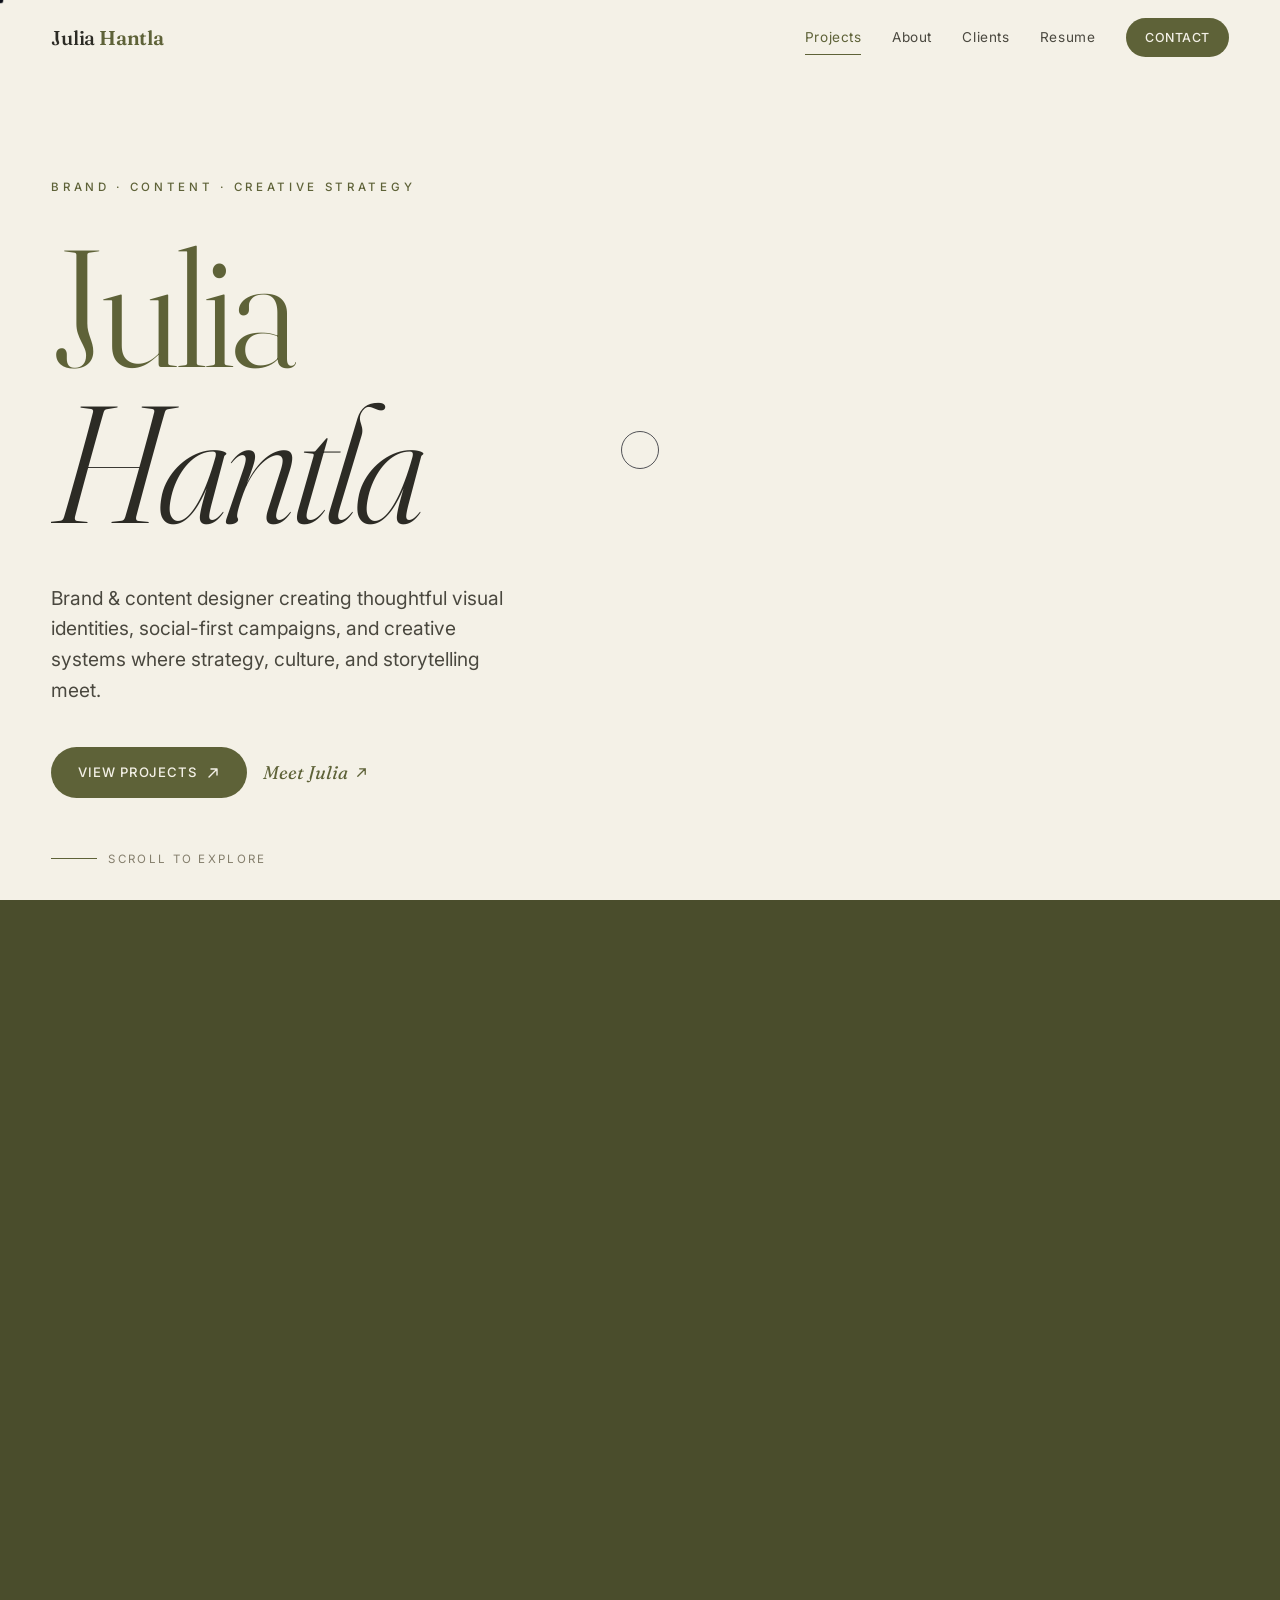
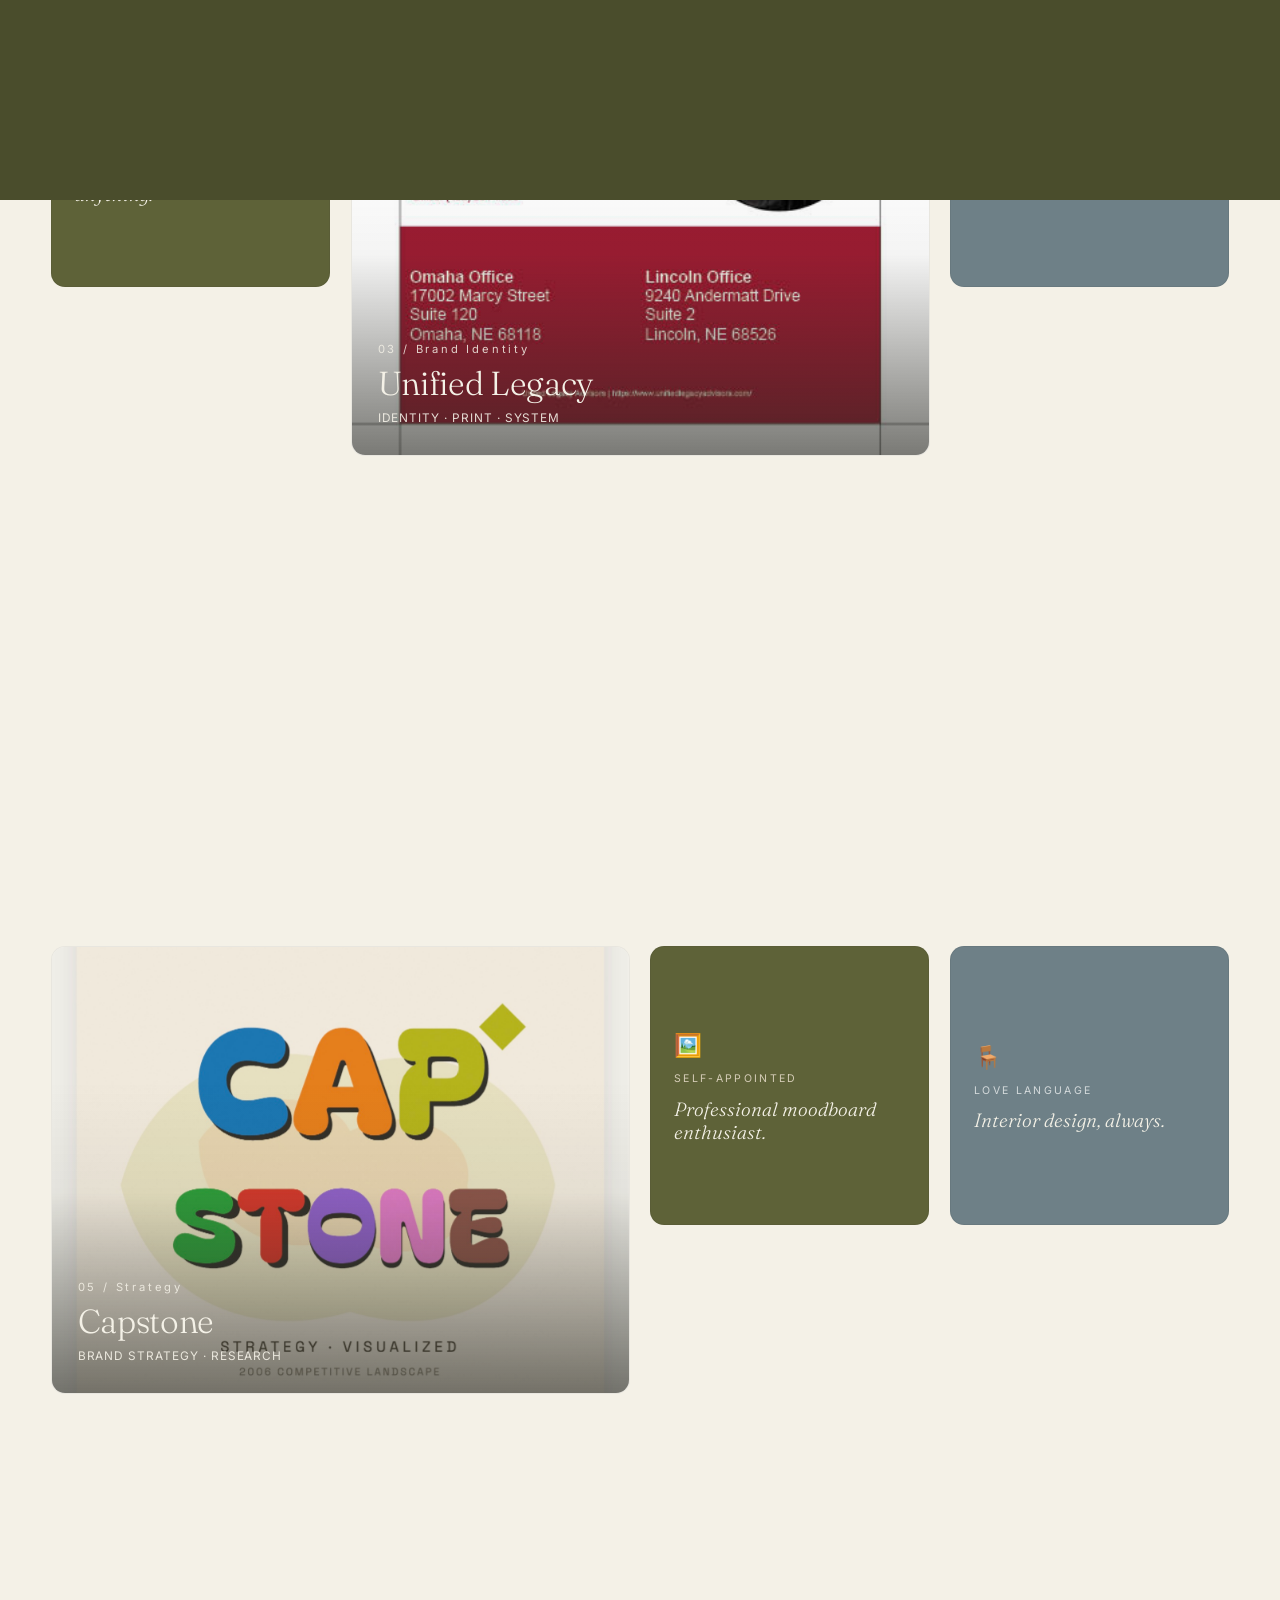
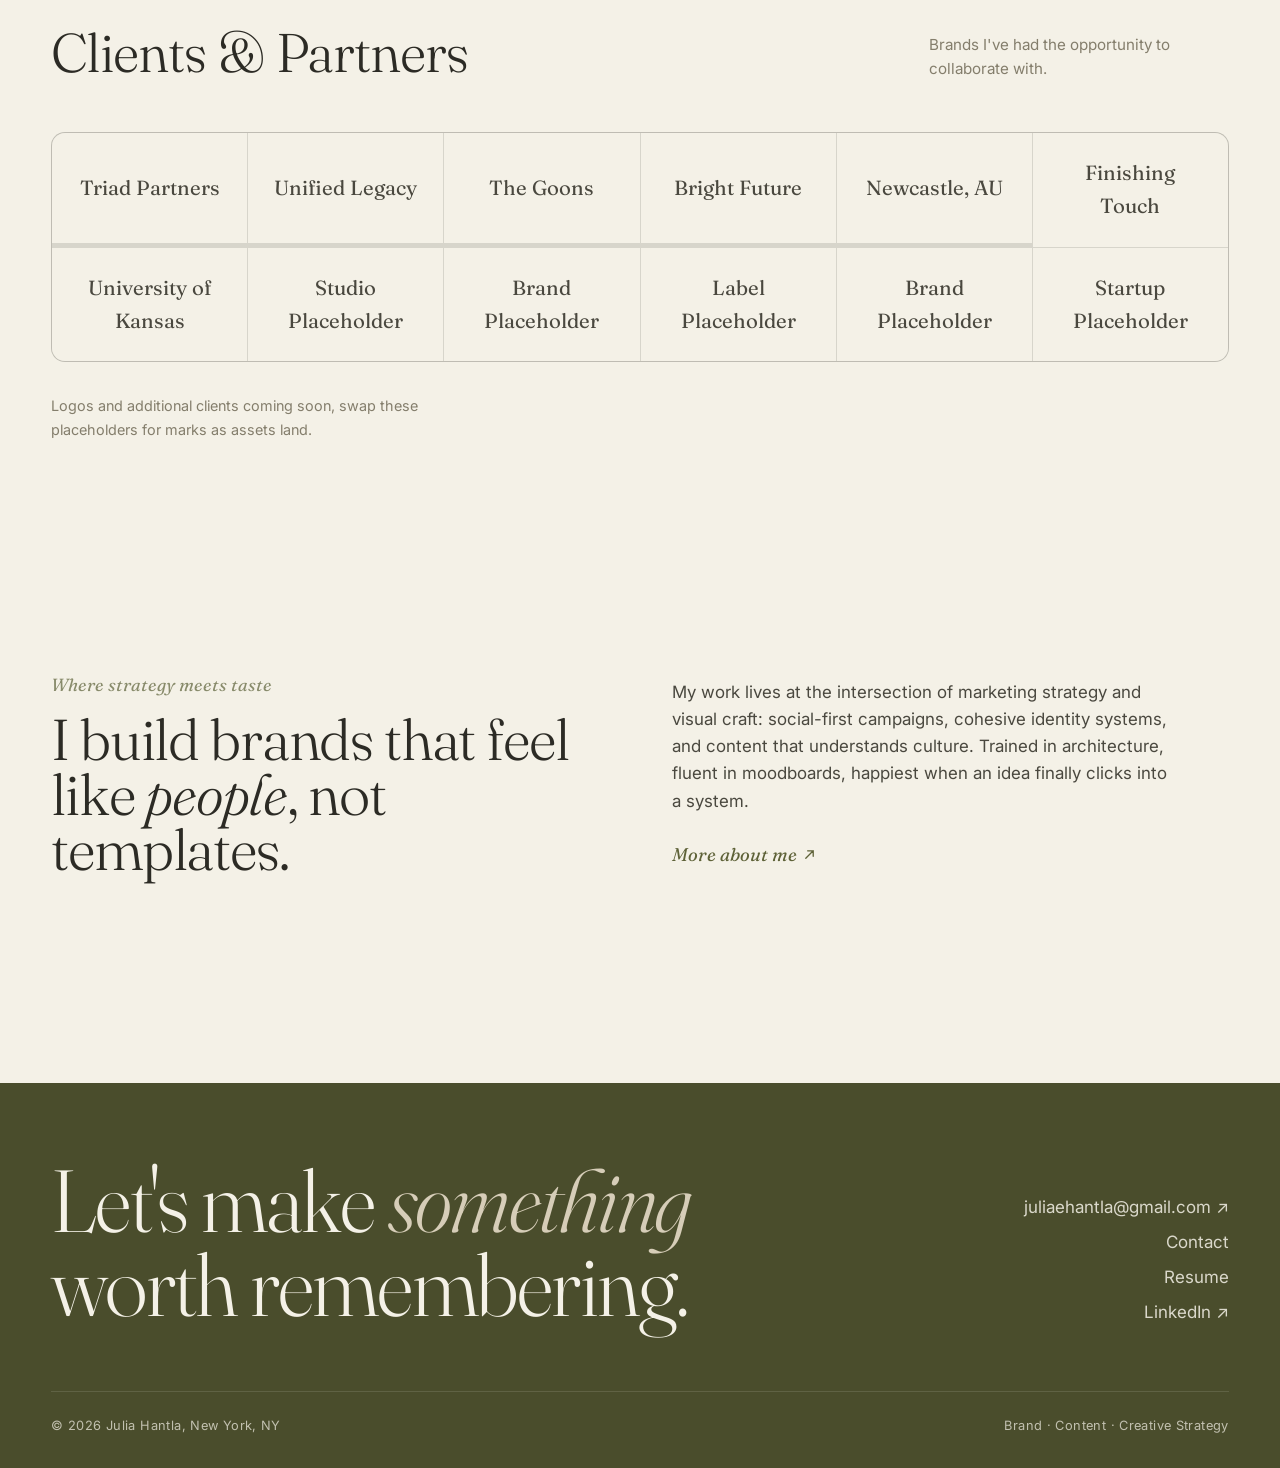
==== commit 7209f305: "Capstone set: natural aspect (no square crop), correct 1-to-6 order, click-to-zoom lightbox; smaller" ====
--- a/index.html
+++ b/index.html
@@ -162,7 +162,7 @@
 
     <!-- 05 Capstone -->
     <article class="tile tile--project" data-href="projects/capstone.html" data-reveal data-reveal-delay="1">
-      <div class="tile__media"><img src="assets/img/projects/capstone100.jpeg" alt="Capstone brand strategy" loading="lazy"></div>
+      <div class="tile__media"><img src="assets/img/projects/capstone105.jpeg" alt="Capstone brand strategy" loading="lazy"></div>
       <span class="tile__open">
         <svg width="14" height="14" viewBox="0 0 14 14" fill="none"><path d="M3 11L11 3M11 3H5M11 3V9" stroke="currentColor" stroke-width="1.4" stroke-linecap="round" stroke-linejoin="round"/></svg>
       </span>
--- a/assets/css/style.css
+++ b/assets/css/style.css
@@ -418,9 +418,10 @@
 .metric .n { font-family: var(--serif); font-weight: 300; font-size: clamp(2.8rem, 6vw, 5rem); color: var(--olive); line-height: 1; letter-spacing: -0.02em; }
 .metric .l { margin-top: 0.6rem; color: var(--charcoal-soft); font-size: 0.95rem; max-width: 22ch; }
 
-.quote { text-align: center; max-width: 24ch; margin-inline: auto; }
-.quote p { font-family: var(--serif); font-weight: 300; font-style: italic; font-size: clamp(1.6rem, 4vw, 3rem); line-height: 1.25; letter-spacing: -0.01em; }
-.quote .cite { display: block; margin-top: 1.5rem; font-family: var(--sans); font-style: normal; font-size: 0.8rem; letter-spacing: 0.2em; text-transform: uppercase; color: var(--muted); }
+.quote { text-align: center; max-width: 64ch; margin-inline: auto; }
+.quote p { font-family: var(--serif); font-weight: 300; font-style: italic; font-size: clamp(1.1rem, 1.9vw, 1.45rem); line-height: 1.4; letter-spacing: -0.005em; }
+.quote .cite { display: block; margin-top: 0.85rem; font-family: var(--sans); font-style: normal; font-size: 0.72rem; letter-spacing: 0.2em; text-transform: uppercase; color: var(--muted); }
+.section--tight { padding-block: clamp(2.4rem, 5vw, 4rem); }
 
 .gallery { columns: 2; column-gap: clamp(0.9rem,1.6vw,1.4rem); }
 .gallery .g { break-inside: avoid; margin-bottom: clamp(0.9rem,1.6vw,1.4rem); border-radius: 12px; overflow: hidden; background: var(--cream-deep); box-shadow: var(--shadow-soft); }
@@ -451,19 +452,37 @@
   .mb-slot .mb { transform: none !important; }
 }
 
-/* Strategy set grid (Capstone six-piece set) */
-.set-grid { display: grid; grid-template-columns: repeat(3, 1fr); gap: clamp(0.8rem, 1.6vw, 1.4rem); }
+/* Strategy set grid (Capstone six-piece set) — natural aspect ratios, no crop */
+.set-grid { display: grid; grid-template-columns: repeat(3, 1fr); gap: clamp(0.8rem, 1.6vw, 1.4rem); align-items: start; }
 .set-grid .s { position: relative; border-radius: 12px; overflow: hidden; background: var(--cream-card);
-  border: 1px solid var(--line-soft); aspect-ratio: 1/1; display: grid; place-items: center;
-  padding: clamp(0.5rem, 1.2vw, 0.9rem); transition: transform 0.5s var(--ease), box-shadow 0.5s var(--ease); }
+  border: 1px solid var(--line-soft); cursor: zoom-in;
+  transition: transform 0.5s var(--ease), box-shadow 0.5s var(--ease); }
 .set-grid .s:hover { transform: translateY(-5px); box-shadow: var(--shadow-soft); }
-.set-grid .s img { width: 100%; height: 100%; object-fit: contain; border-radius: 6px; }
+.set-grid .s img { width: 100%; height: auto; display: block; }
+.set-grid .s::after { content: ""; position: absolute; top: 0.7rem; right: 0.7rem; width: 30px; height: 30px;
+  border-radius: 50%; background: rgba(28,27,21,0.55) url("data:image/svg+xml;utf8,<svg xmlns='http://www.w3.org/2000/svg' width='14' height='14' fill='none' stroke='white' stroke-width='1.6' stroke-linecap='round'><circle cx='6' cy='6' r='4.2'/><path d='M9.2 9.2L13 13M6 4.4v3.2M4.4 6h3.2'/></svg>") center/14px no-repeat;
+  opacity: 0; transform: scale(0.8); transition: opacity 0.35s var(--ease), transform 0.35s var(--ease); pointer-events: none; }
+.set-grid .s:hover::after { opacity: 1; transform: scale(1); }
 @media (max-width: 720px) { .set-grid { grid-template-columns: repeat(2, 1fr); } }
+
+/* Lightbox / image preview */
+.lightbox { position: fixed; inset: 0; z-index: 9500; background: rgba(28,27,21,0.92);
+  backdrop-filter: blur(6px); -webkit-backdrop-filter: blur(6px); display: grid; place-items: center;
+  padding: clamp(1.5rem, 5vw, 4rem); opacity: 0; pointer-events: none; transition: opacity 0.35s var(--ease); }
+.lightbox.is-open { opacity: 1; pointer-events: auto; }
+.lightbox img { max-width: 100%; max-height: 90vh; width: auto; height: auto; border-radius: 8px;
+  box-shadow: var(--shadow); transform: scale(0.96); transition: transform 0.35s var(--ease); }
+.lightbox.is-open img { transform: scale(1); }
+.lightbox__close { position: absolute; top: clamp(1rem,3vw,2rem); right: clamp(1rem,3vw,2rem);
+  width: 46px; height: 46px; border-radius: 50%; background: rgba(244,241,231,0.14); color: var(--cream);
+  font-size: 1.5rem; line-height: 1; display: grid; place-items: center; transition: background 0.3s var(--ease); }
+.lightbox__close:hover { background: rgba(244,241,231,0.28); }
+@media (prefers-reduced-motion: reduce) { .lightbox, .lightbox img { transition: none; } }
 
 /* Social / Instagram showcase */
 .social { display: grid; grid-template-columns: 1fr 0.85fr; gap: clamp(2rem, 5vw, 5rem); align-items: center; }
 .social__media { justify-self: center; max-width: 330px; width: 100%; }
-.social__media img { width: 100%; display: block; border-radius: 14px; box-shadow: var(--shadow); }
+.social__media img, .social__media video { width: 100%; display: block; border-radius: 14px; box-shadow: var(--shadow); }
 @media (max-width: 900px) { .social { grid-template-columns: 1fr; } .social__media { order: -1; max-width: 300px; } }
 
 .next-proj { display: block; position: relative; padding-block: clamp(3rem,7vw,6rem); border-top: 1px solid var(--line); overflow: hidden; }
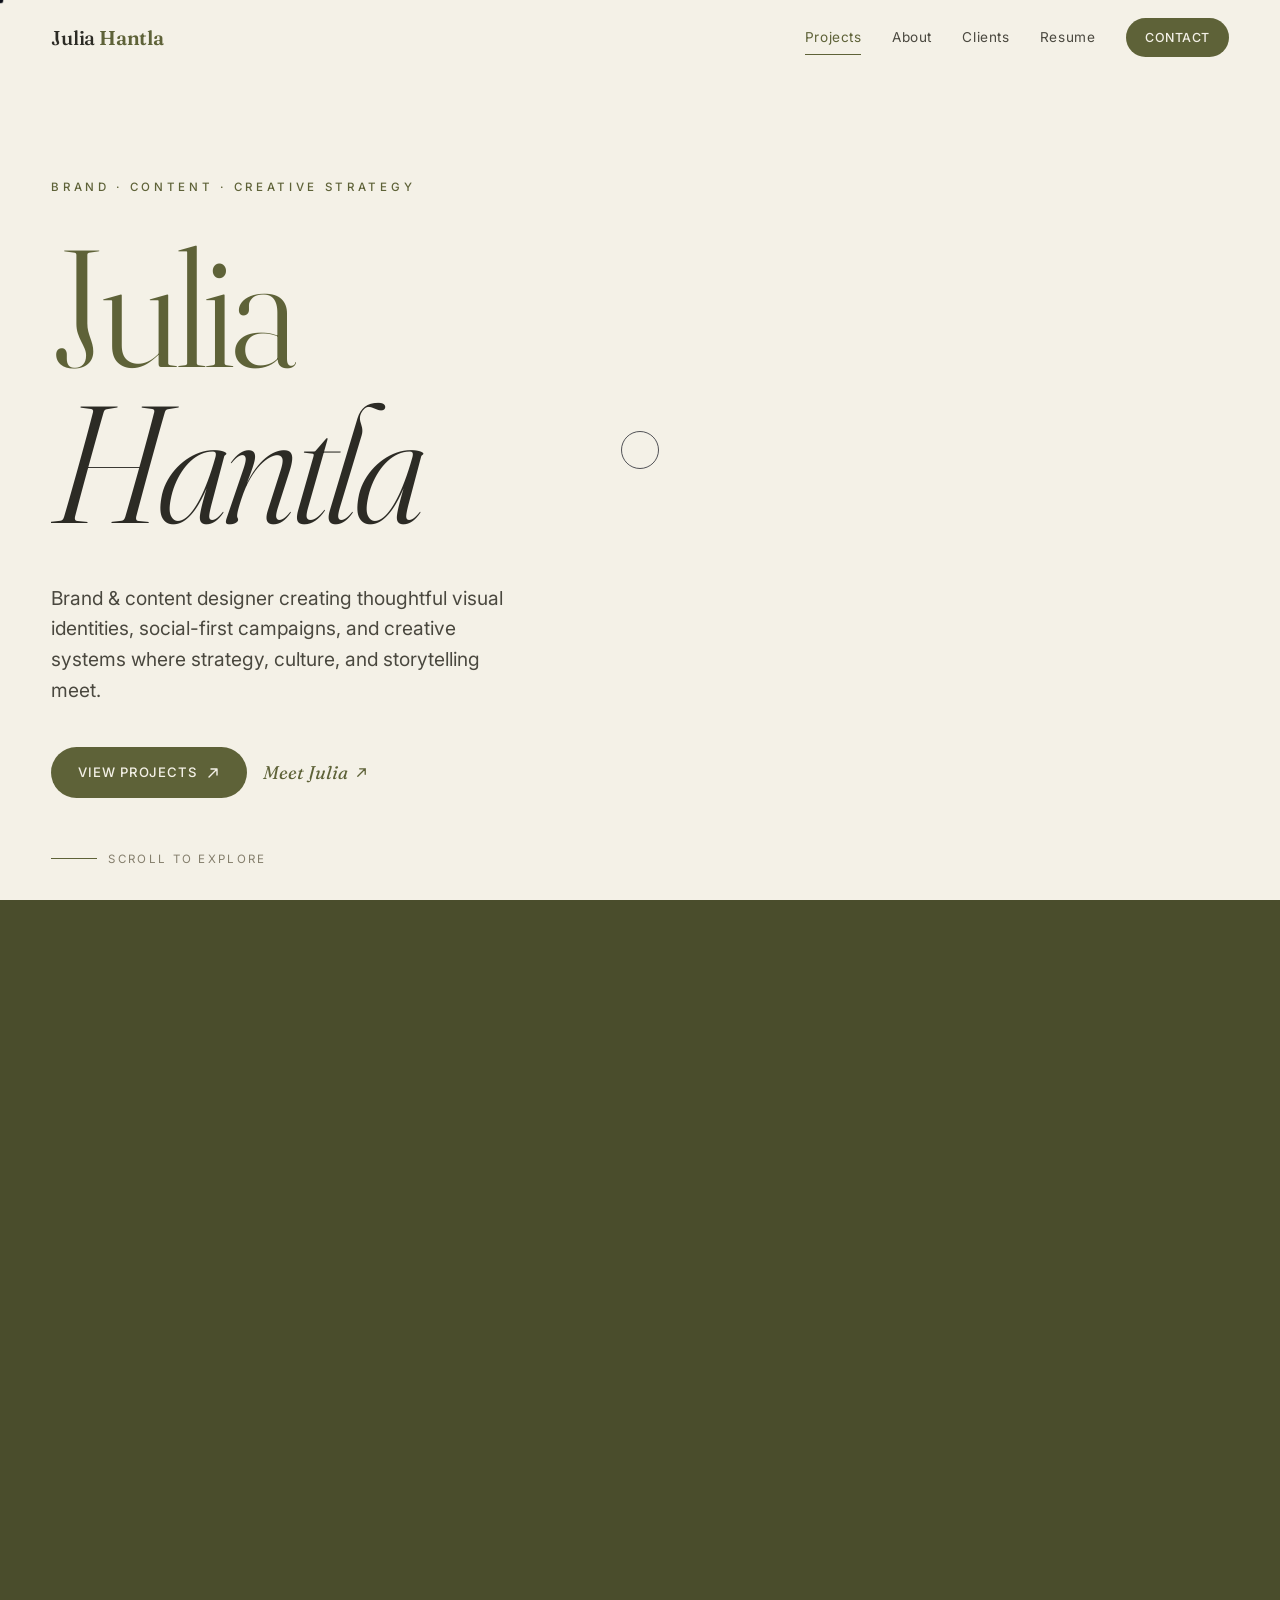
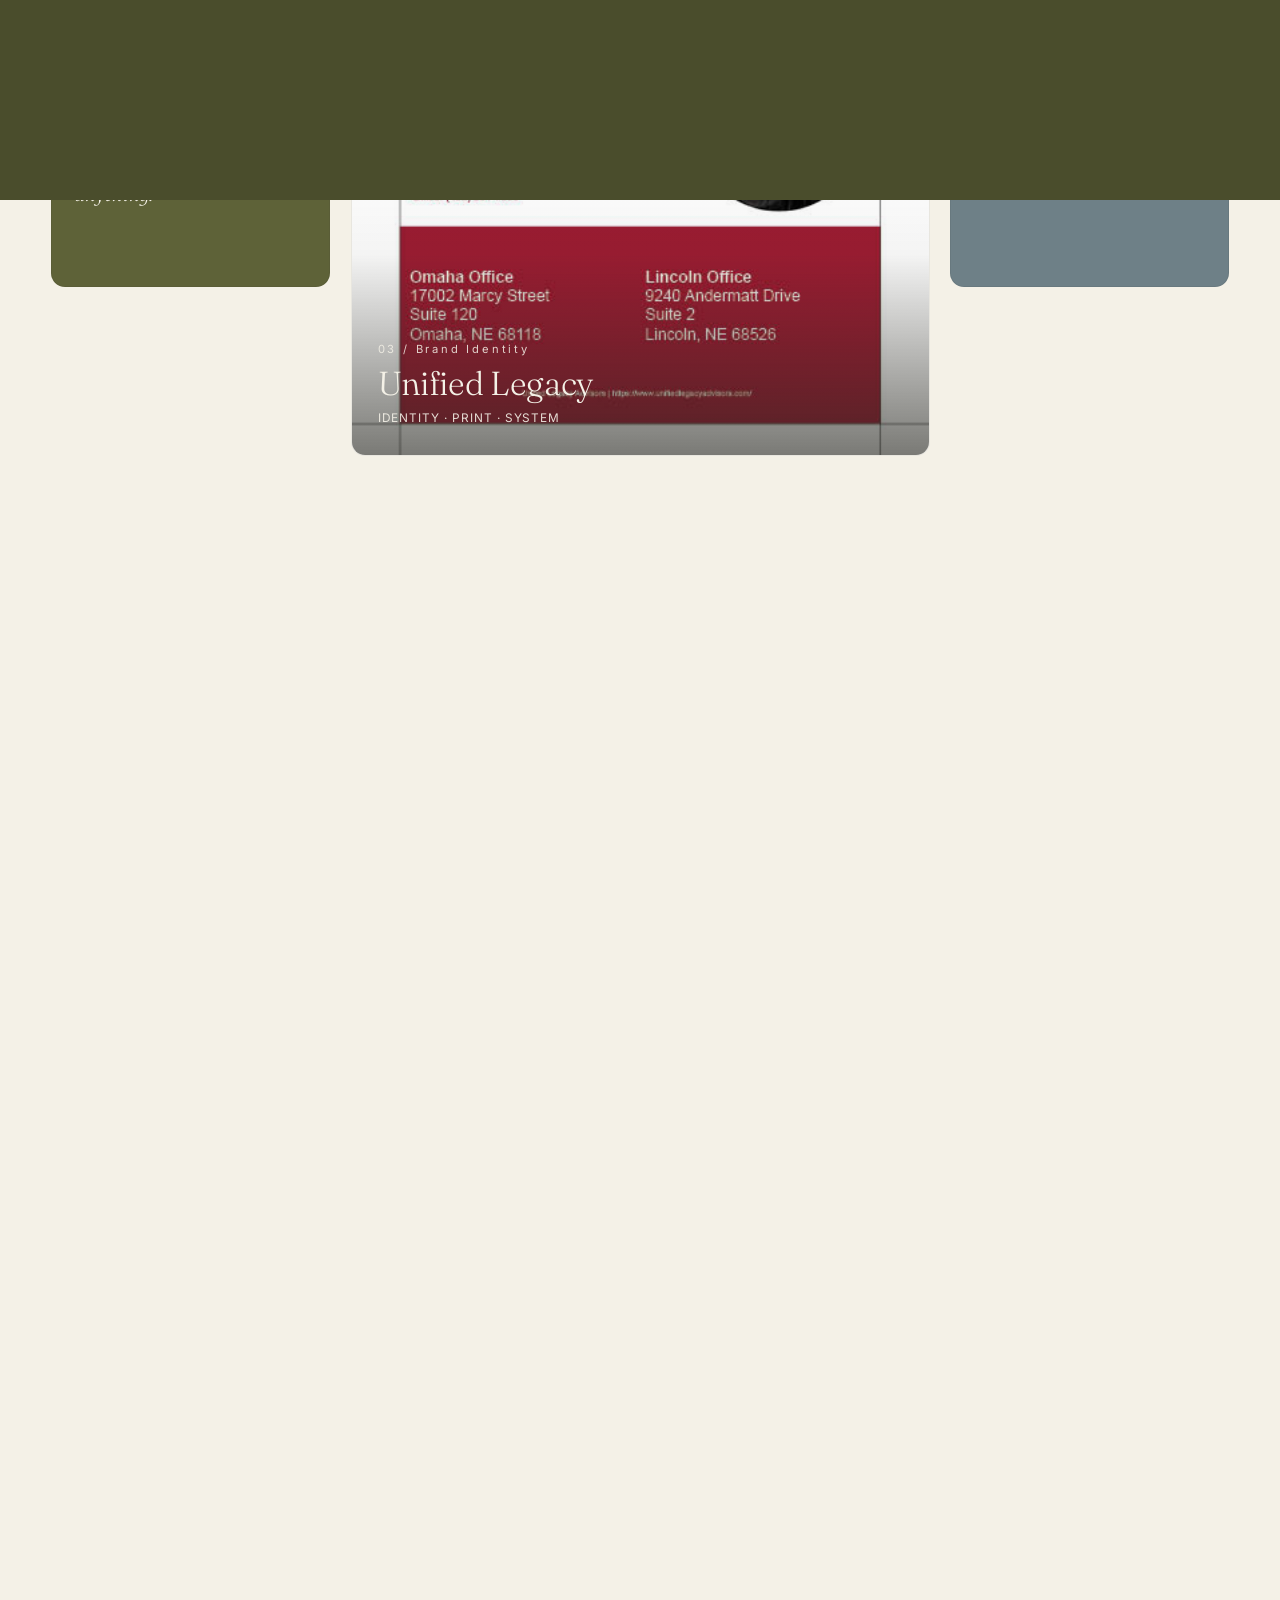
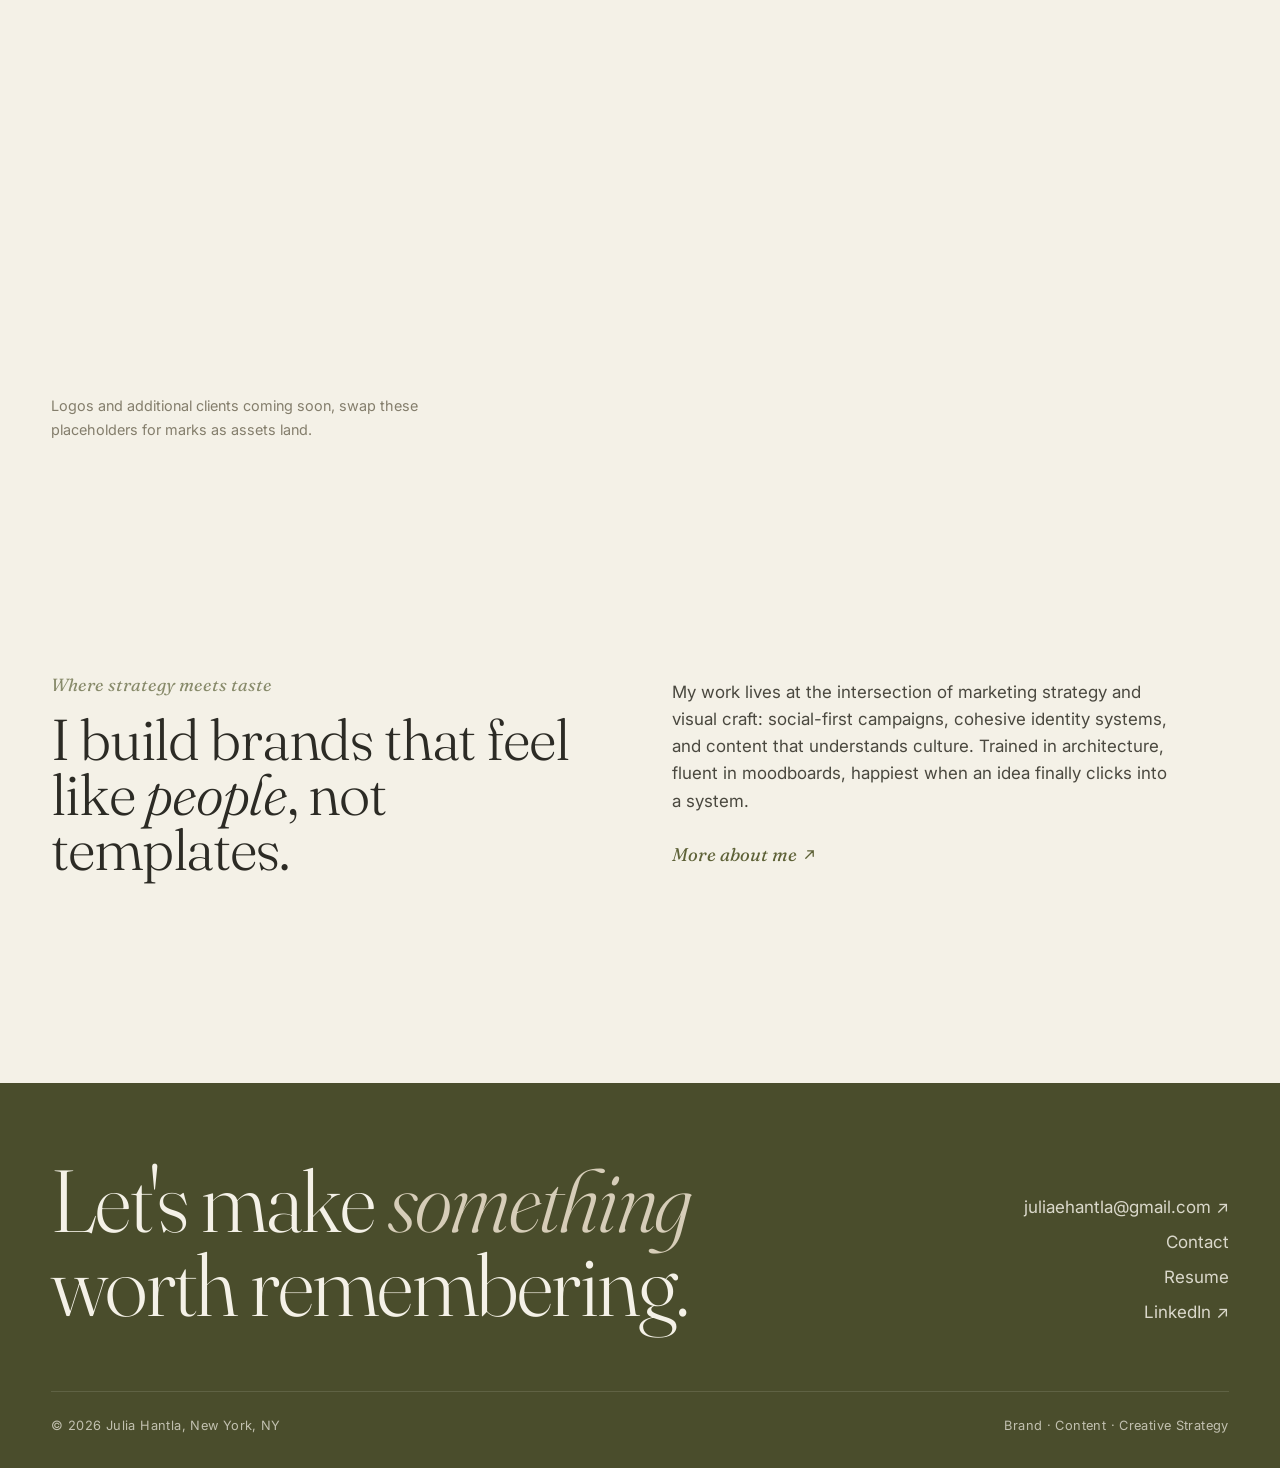
==== commit d714076d: "Intervals: add editorial type studies + looping motion piece; update tile & header - New 'becoming a" ====
--- a/index.html
+++ b/index.html
@@ -140,7 +140,7 @@
 
     <!-- 04 Photography -->
     <article class="tile tile--project" data-href="projects/intervals.html" data-reveal>
-      <div class="tile__media"><img src="assets/img/projects/Photography.Working.Materials.1.jpg" alt="Photography series" loading="lazy"></div>
+      <div class="tile__media"><img src="assets/img/projects/intervals101.jpeg" alt="Intervals editorial photography" loading="lazy"></div>
       <span class="tile__open">
         <svg width="14" height="14" viewBox="0 0 14 14" fill="none"><path d="M3 11L11 3M11 3H5M11 3V9" stroke="currentColor" stroke-width="1.4" stroke-linecap="round" stroke-linejoin="round"/></svg>
       </span>
--- a/assets/css/style.css
+++ b/assets/css/style.css
@@ -479,6 +479,10 @@
 .lightbox__close:hover { background: rgba(244,241,231,0.28); }
 @media (prefers-reduced-motion: reduce) { .lightbox, .lightbox img { transition: none; } }
 
+/* Motion feature (centered looping video) */
+.motion-feature { max-width: 680px; margin: clamp(1.5rem,3vw,2.5rem) auto 0; border-radius: 14px; overflow: hidden; box-shadow: var(--shadow-soft); }
+.motion-feature video { width: 100%; display: block; }
+
 /* Social / Instagram showcase */
 .social { display: grid; grid-template-columns: 1fr 0.85fr; gap: clamp(2rem, 5vw, 5rem); align-items: center; }
 .social__media { justify-self: center; max-width: 330px; width: 100%; }
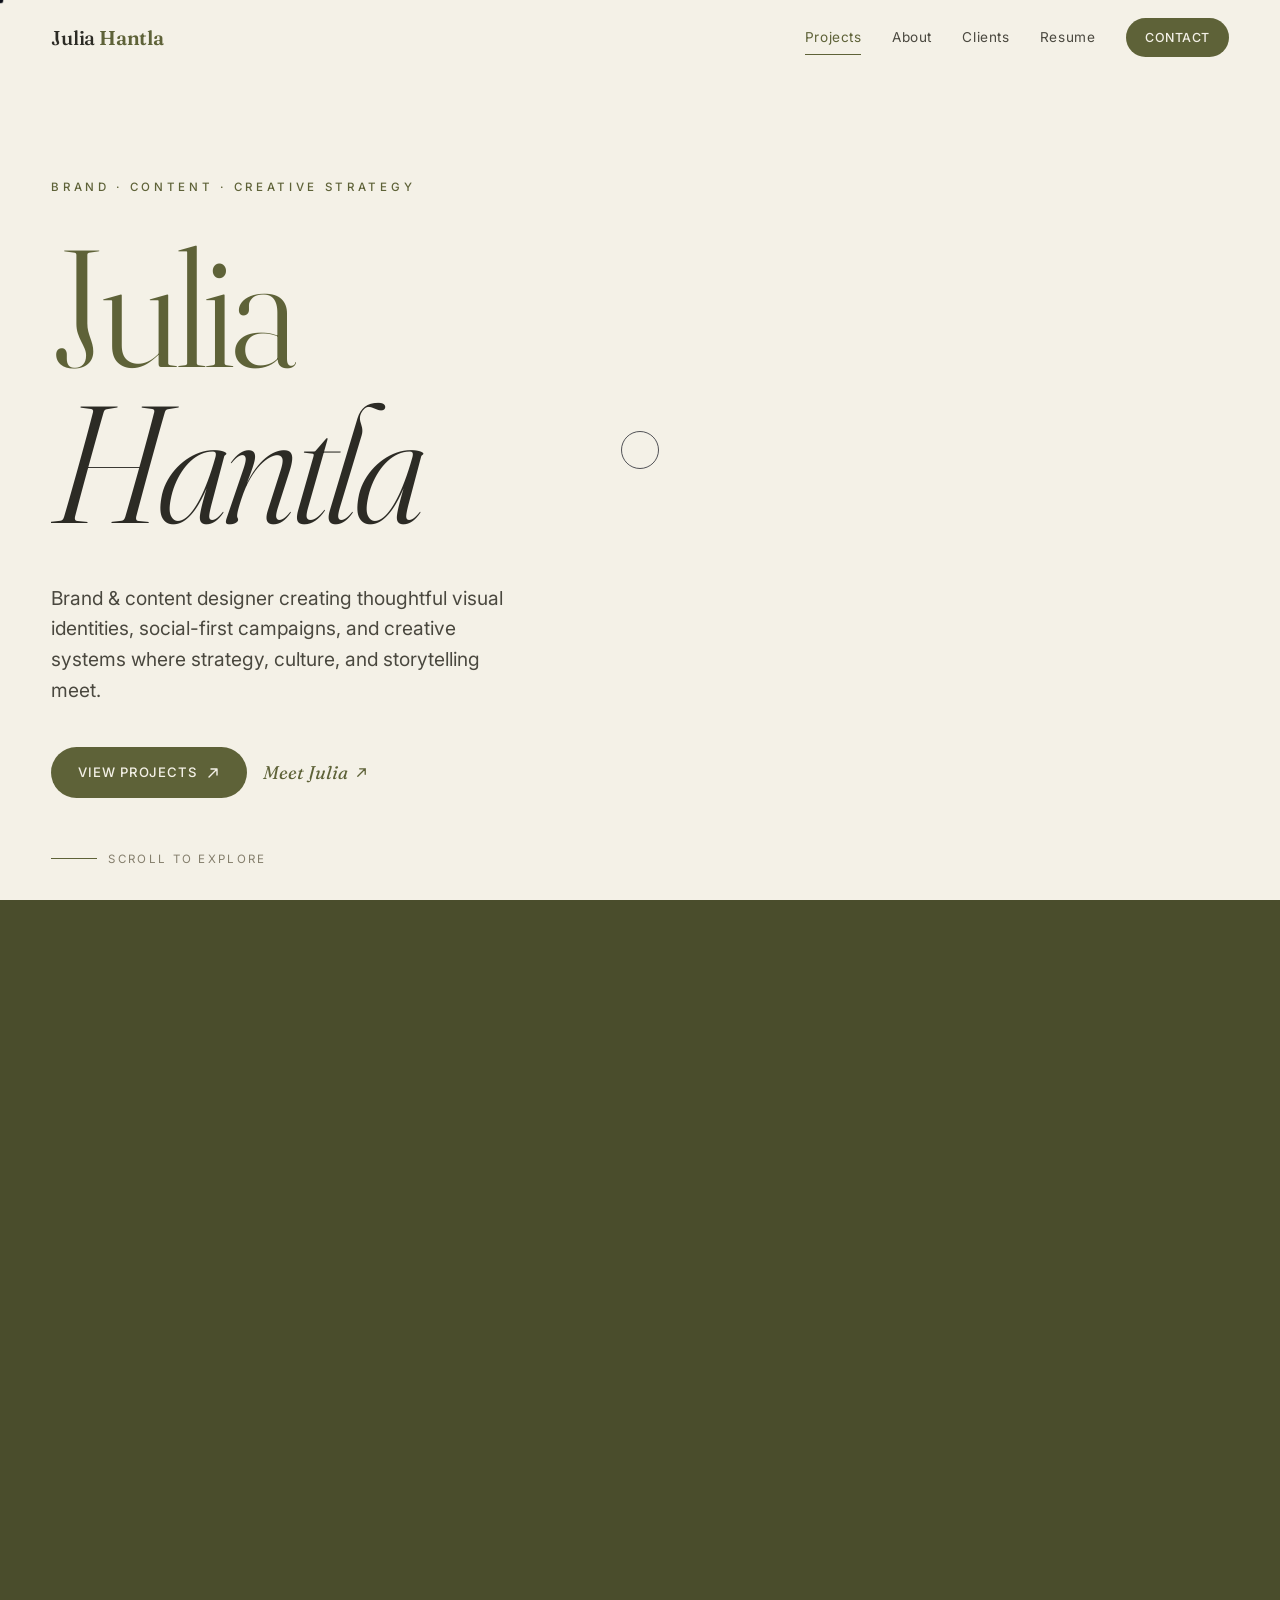
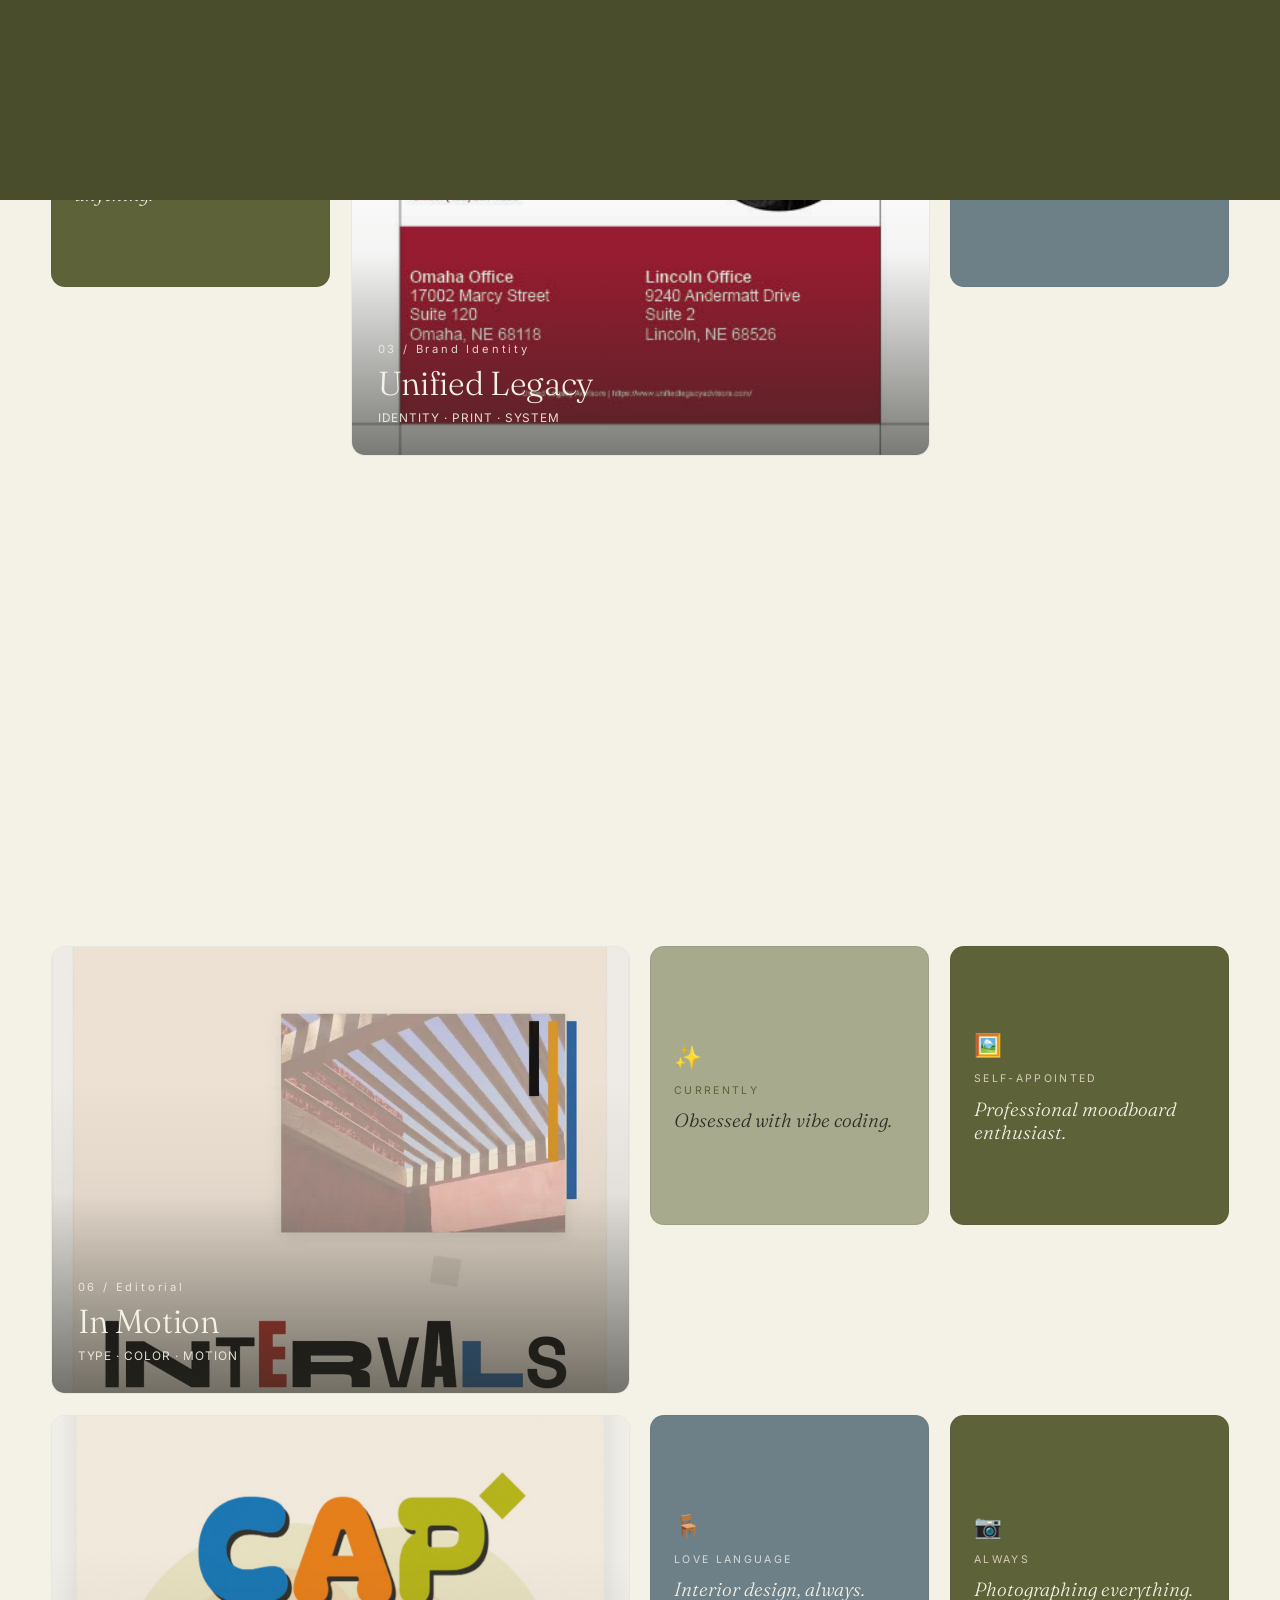
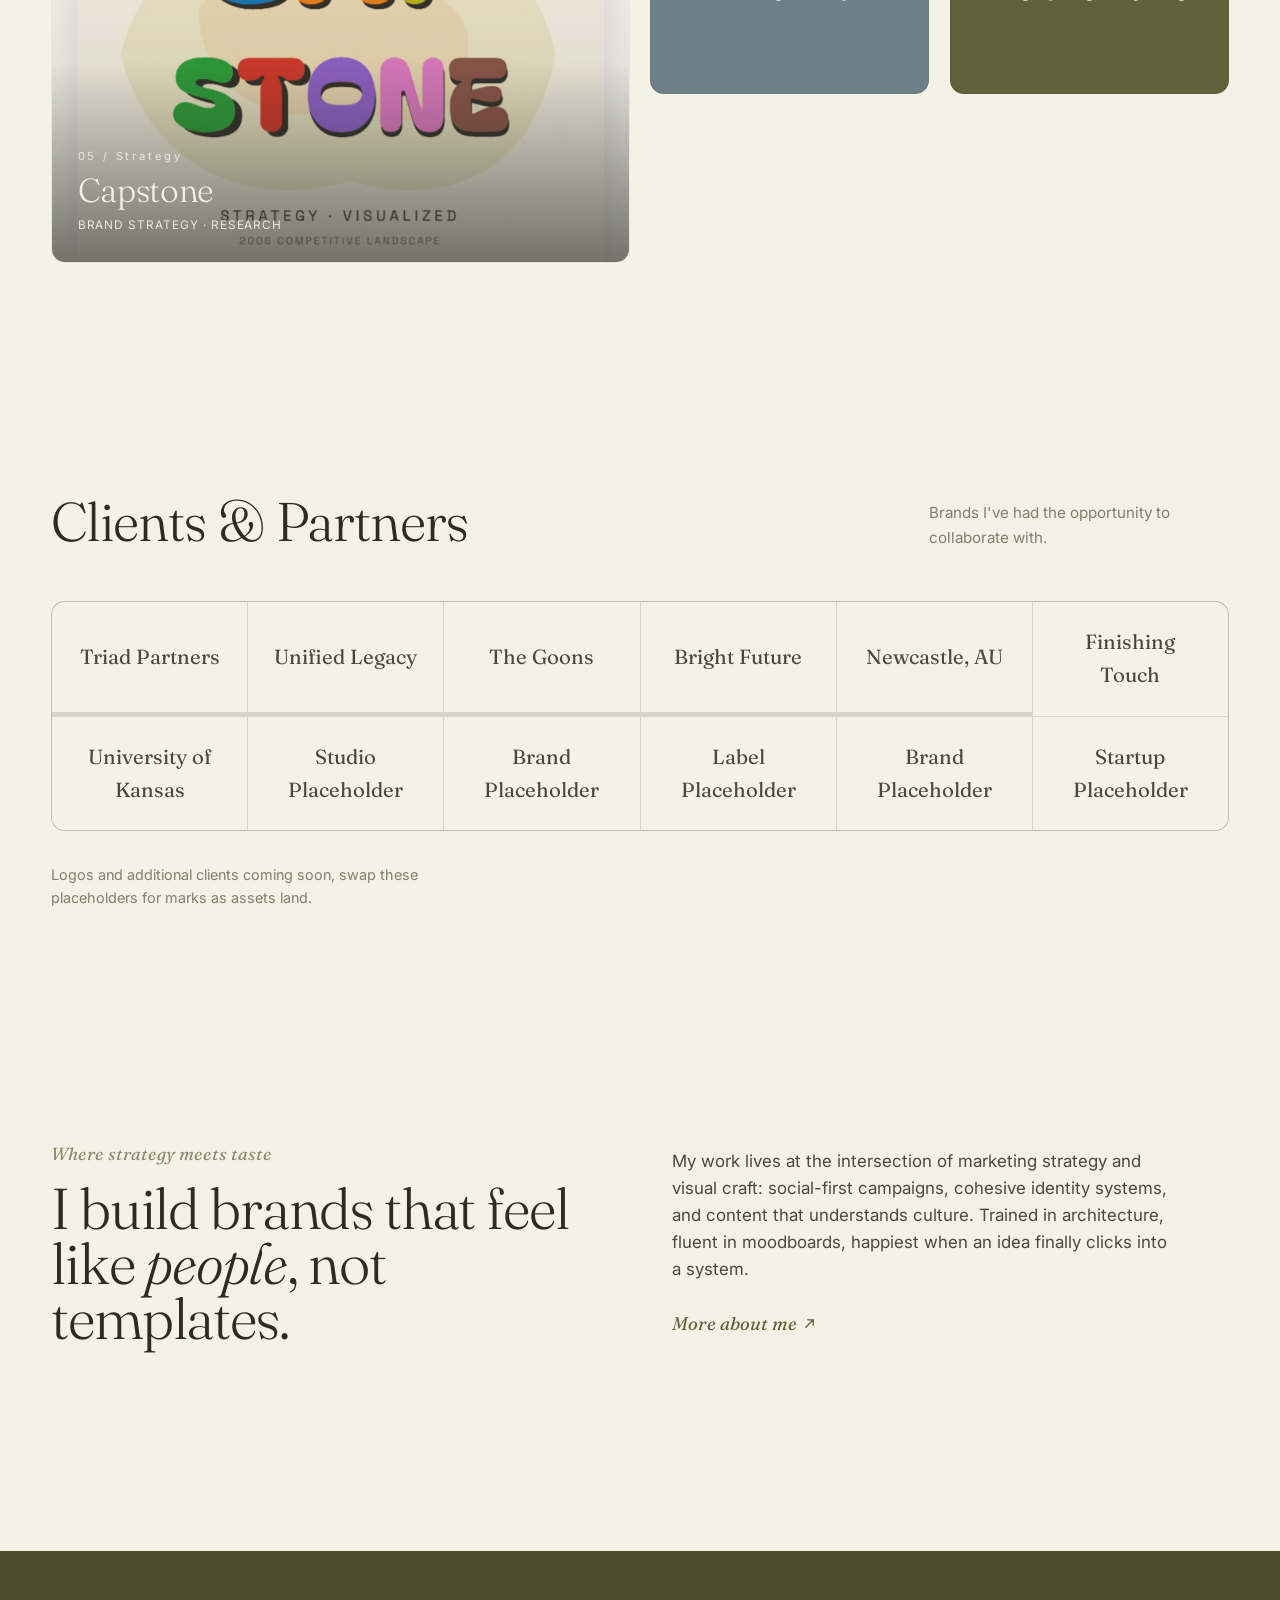
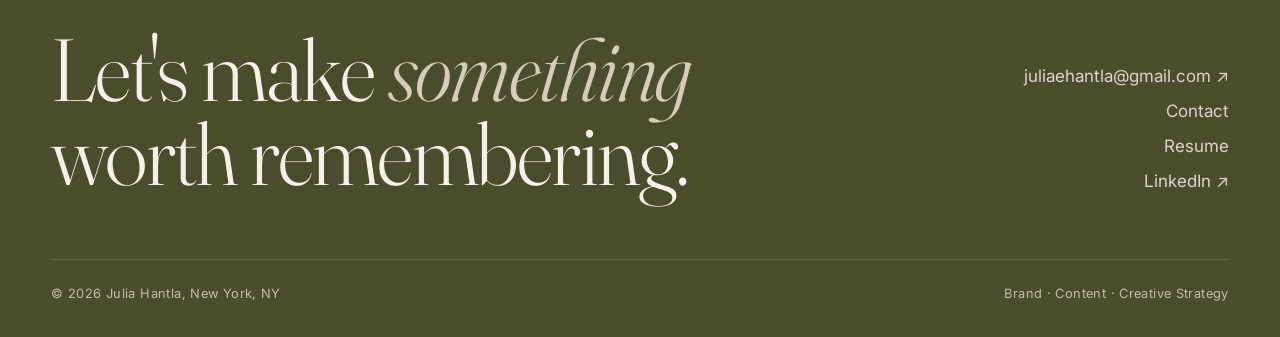
==== commit fe2cad18: "Add 'Editorial in Motion' home tile linking to Intervals editorial section New 6th project tile uses" ====
--- a/index.html
+++ b/index.html
@@ -151,6 +151,28 @@
       </div>
     </article>
 
+    <!-- 06 Editorial in Motion -->
+    <article class="tile tile--project" data-href="projects/intervals.html#editorial" data-reveal data-reveal-delay="1">
+      <div class="tile__media"><video src="assets/img/projects/intervals.motion.mp4" poster="assets/img/projects/intervals.motion.poster.jpg" autoplay muted loop playsinline></video></div>
+      <span class="tile__open">
+        <svg width="14" height="14" viewBox="0 0 14 14" fill="none"><path d="M3 11L11 3M11 3H5M11 3V9" stroke="currentColor" stroke-width="1.4" stroke-linecap="round" stroke-linejoin="round"/></svg>
+      </span>
+      <div class="tile__body">
+        <span class="tile__index">06 / Editorial</span>
+        <h3 class="tile__title">In Motion</h3>
+        <span class="tile__tag">Type · Color · Motion</span>
+      </div>
+    </article>
+
+    <!-- note: pinterest -->
+    <article class="tile tile--note note--taupe" data-reveal>
+      <div class="note__inner">
+        <em class="note__emoji">📌</em>
+        <div class="note__k">Lately</div>
+        <p class="note__t">Down a Pinterest rabbit hole.</p>
+      </div>
+    </article>
+
     <!-- note: vibe coding -->
     <article class="tile tile--note note--sage" data-reveal data-reveal-delay="1">
       <div class="note__inner">
@@ -188,6 +210,15 @@
         <em class="note__emoji">🪑</em>
         <div class="note__k">Love language</div>
         <p class="note__t">Interior design, always.</p>
+      </div>
+    </article>
+
+    <!-- note: photographs everything -->
+    <article class="tile tile--note note--olive" data-reveal data-reveal-delay="2">
+      <div class="note__inner">
+        <em class="note__emoji">📷</em>
+        <div class="note__k">Always</div>
+        <p class="note__t">Photographing everything.</p>
       </div>
     </article>
 
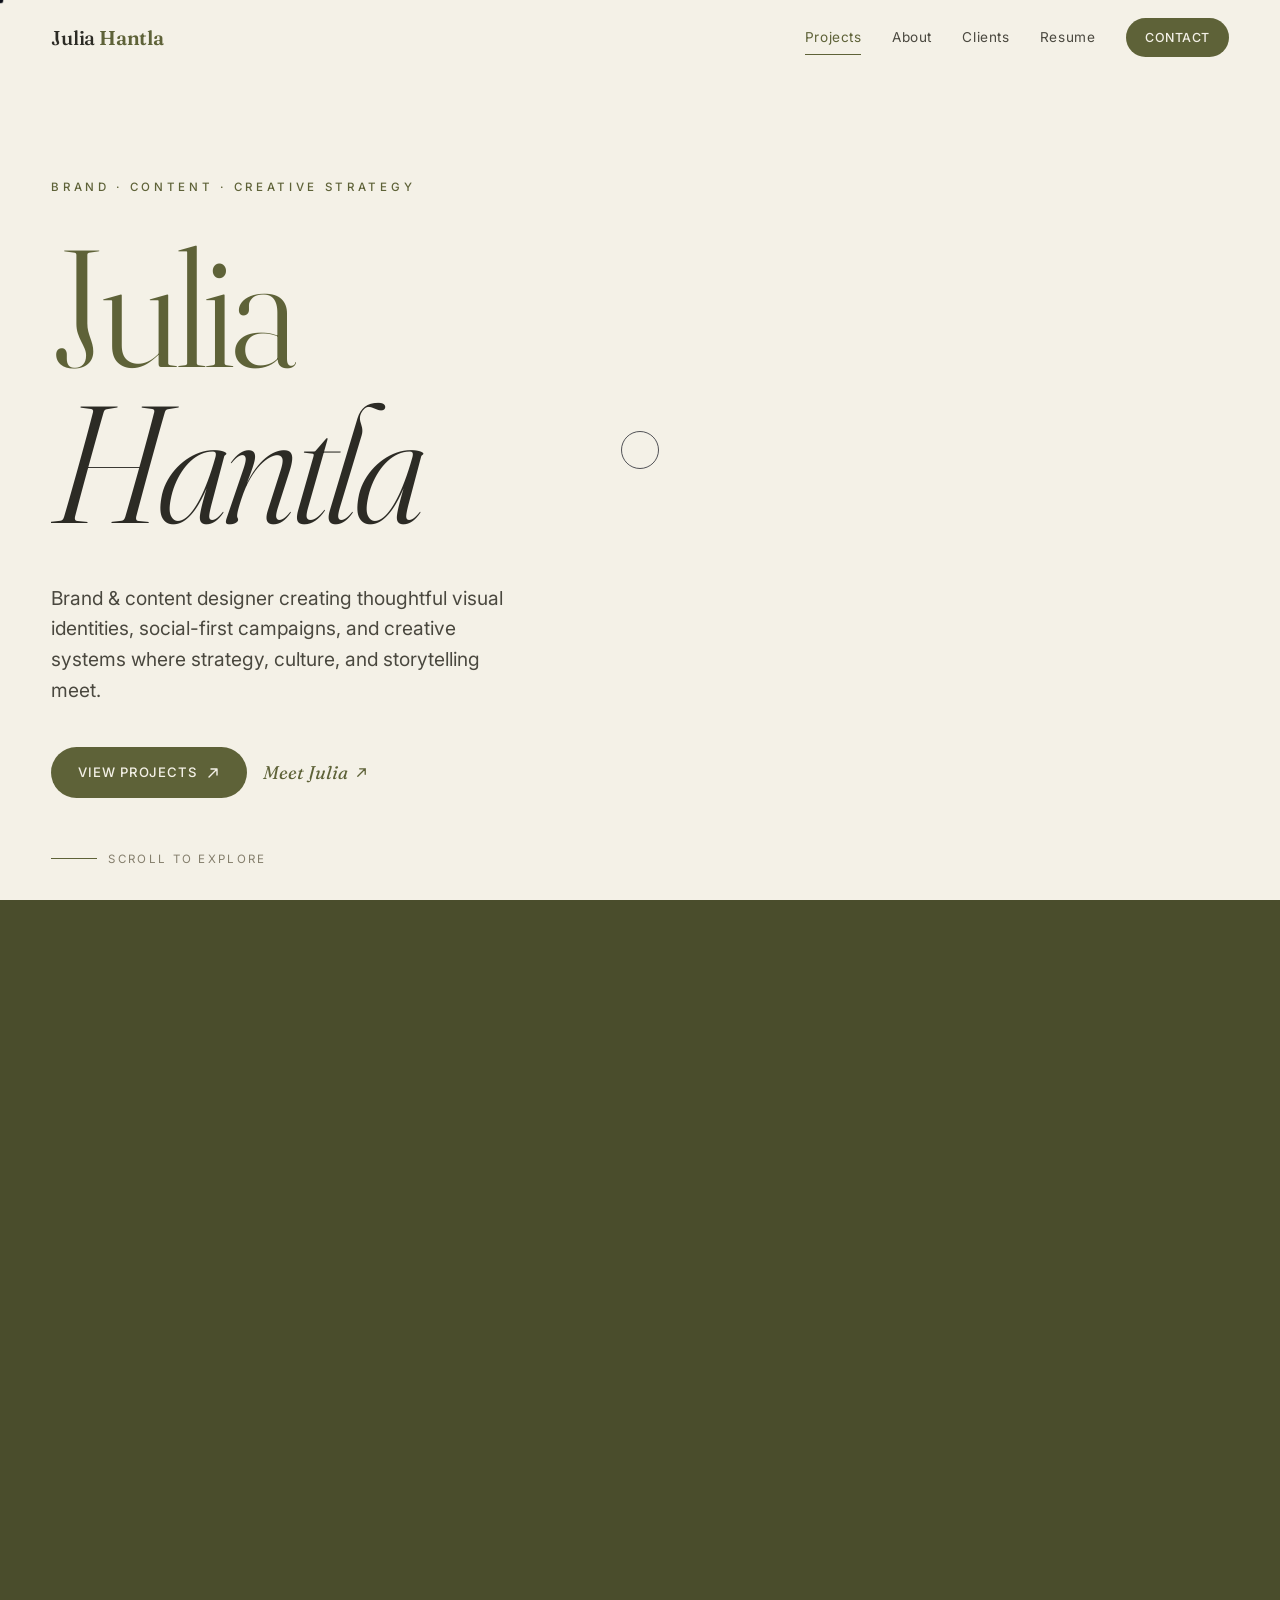
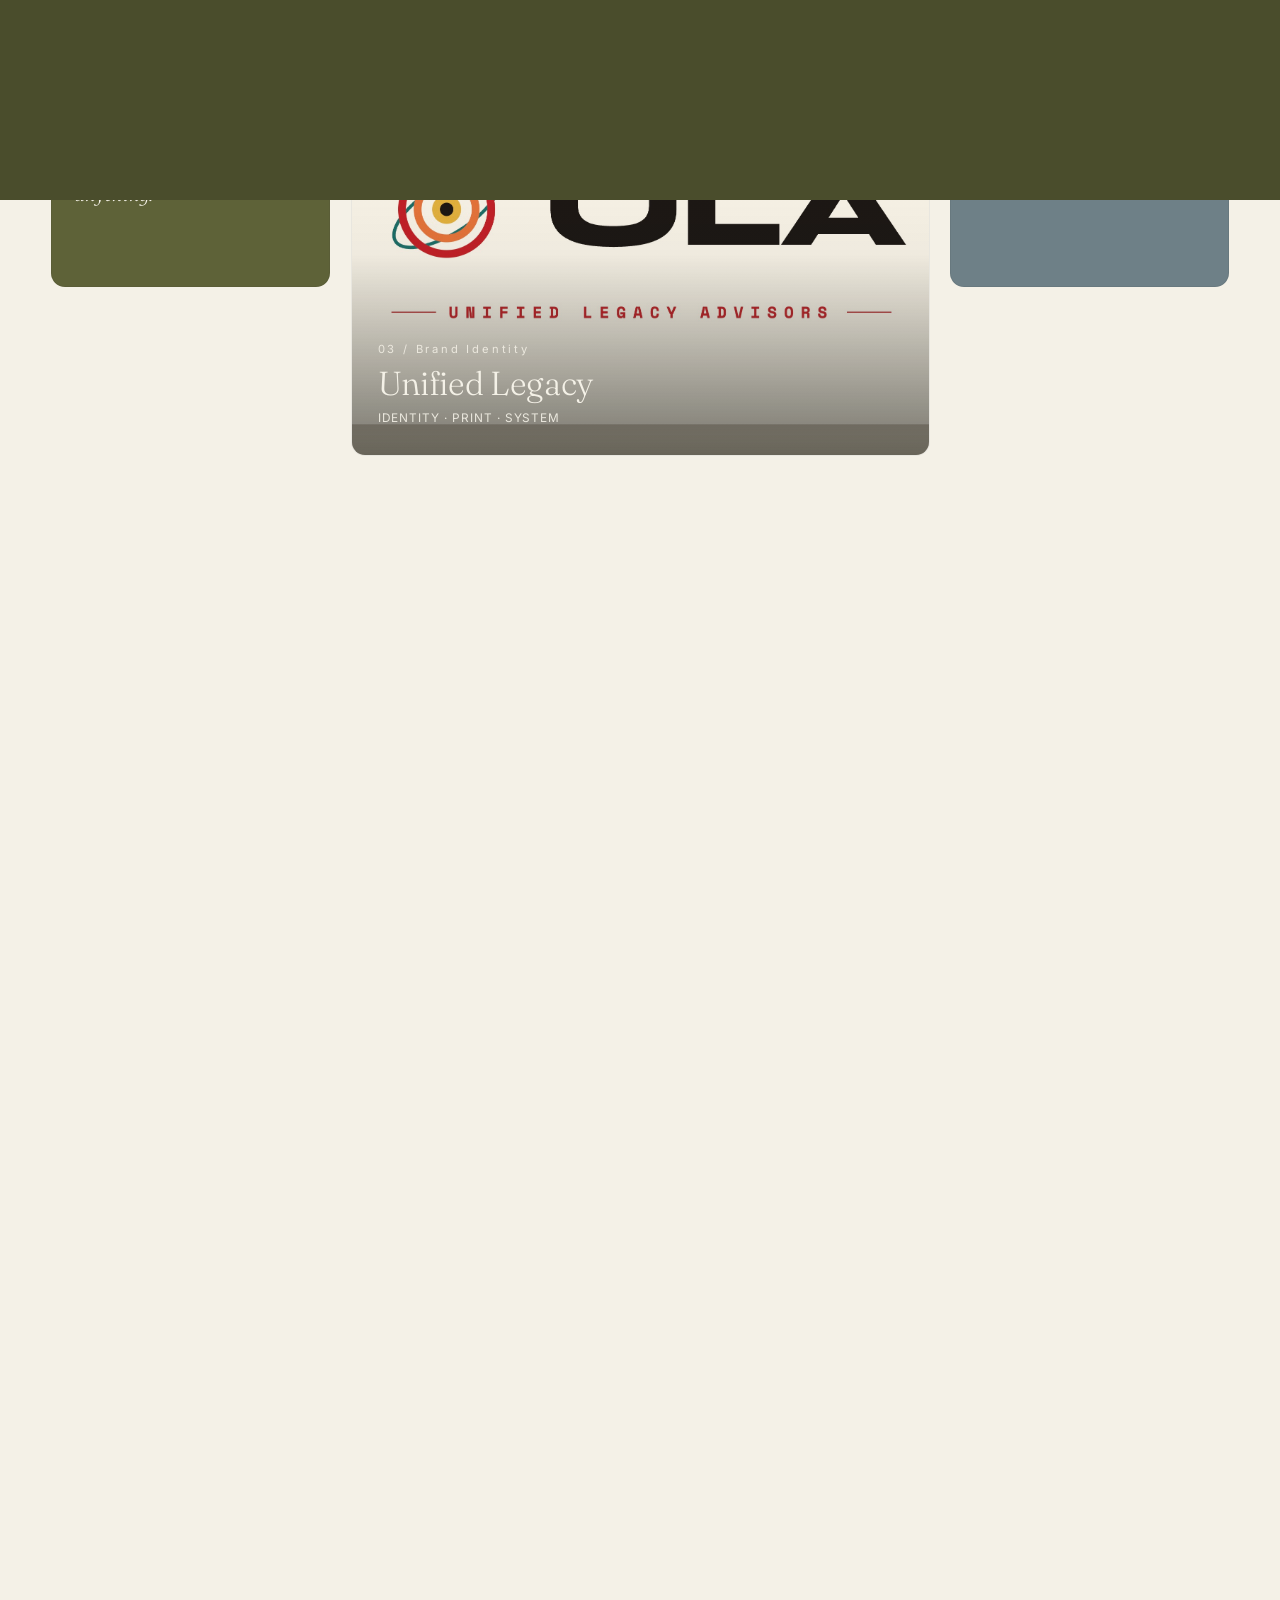
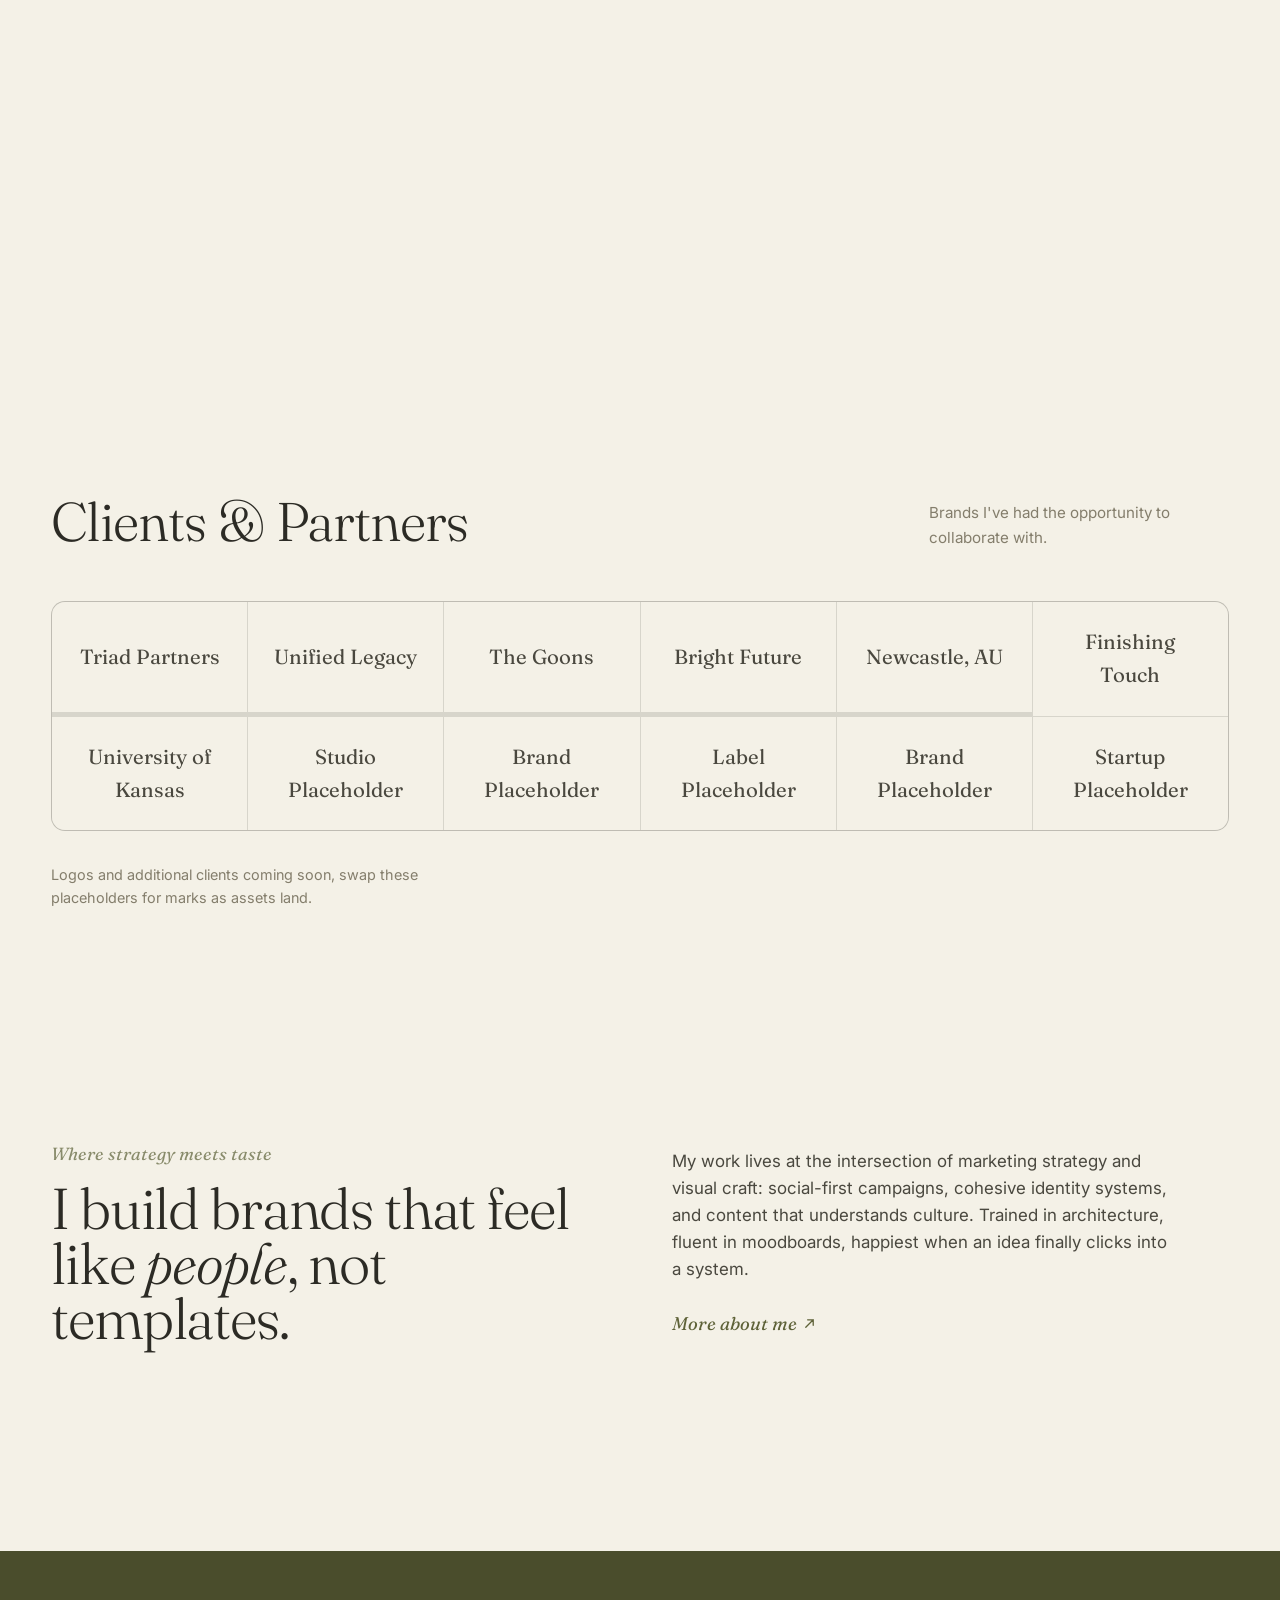
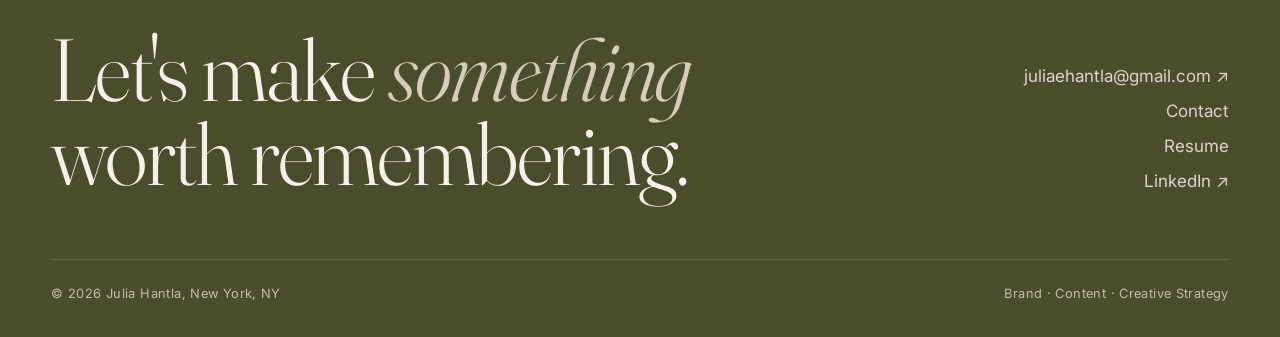
==== commit d7331d20: "Rebuild Unified Legacy around the new ULA rebrand assets - Animated logo (ula.mov -> 0.9MB looping M" ====
--- a/index.html
+++ b/index.html
@@ -109,7 +109,7 @@
 
     <!-- 03 Unified Legacy -->
     <article class="tile tile--project" data-href="projects/unified-legacy.html" data-reveal data-reveal-delay="1">
-      <div class="tile__media"><img src="assets/img/projects/Triad.ULA.Business.Card.2.jpg" alt="Unified Legacy Advisors brand identity" loading="lazy"></div>
+      <div class="tile__media"><img src="assets/img/projects/ula100.jpeg" alt="Unified Legacy Advisors brand identity" loading="lazy"></div>
       <span class="tile__open">
         <svg width="14" height="14" viewBox="0 0 14 14" fill="none"><path d="M3 11L11 3M11 3H5M11 3V9" stroke="currentColor" stroke-width="1.4" stroke-linecap="round" stroke-linejoin="round"/></svg>
       </span>
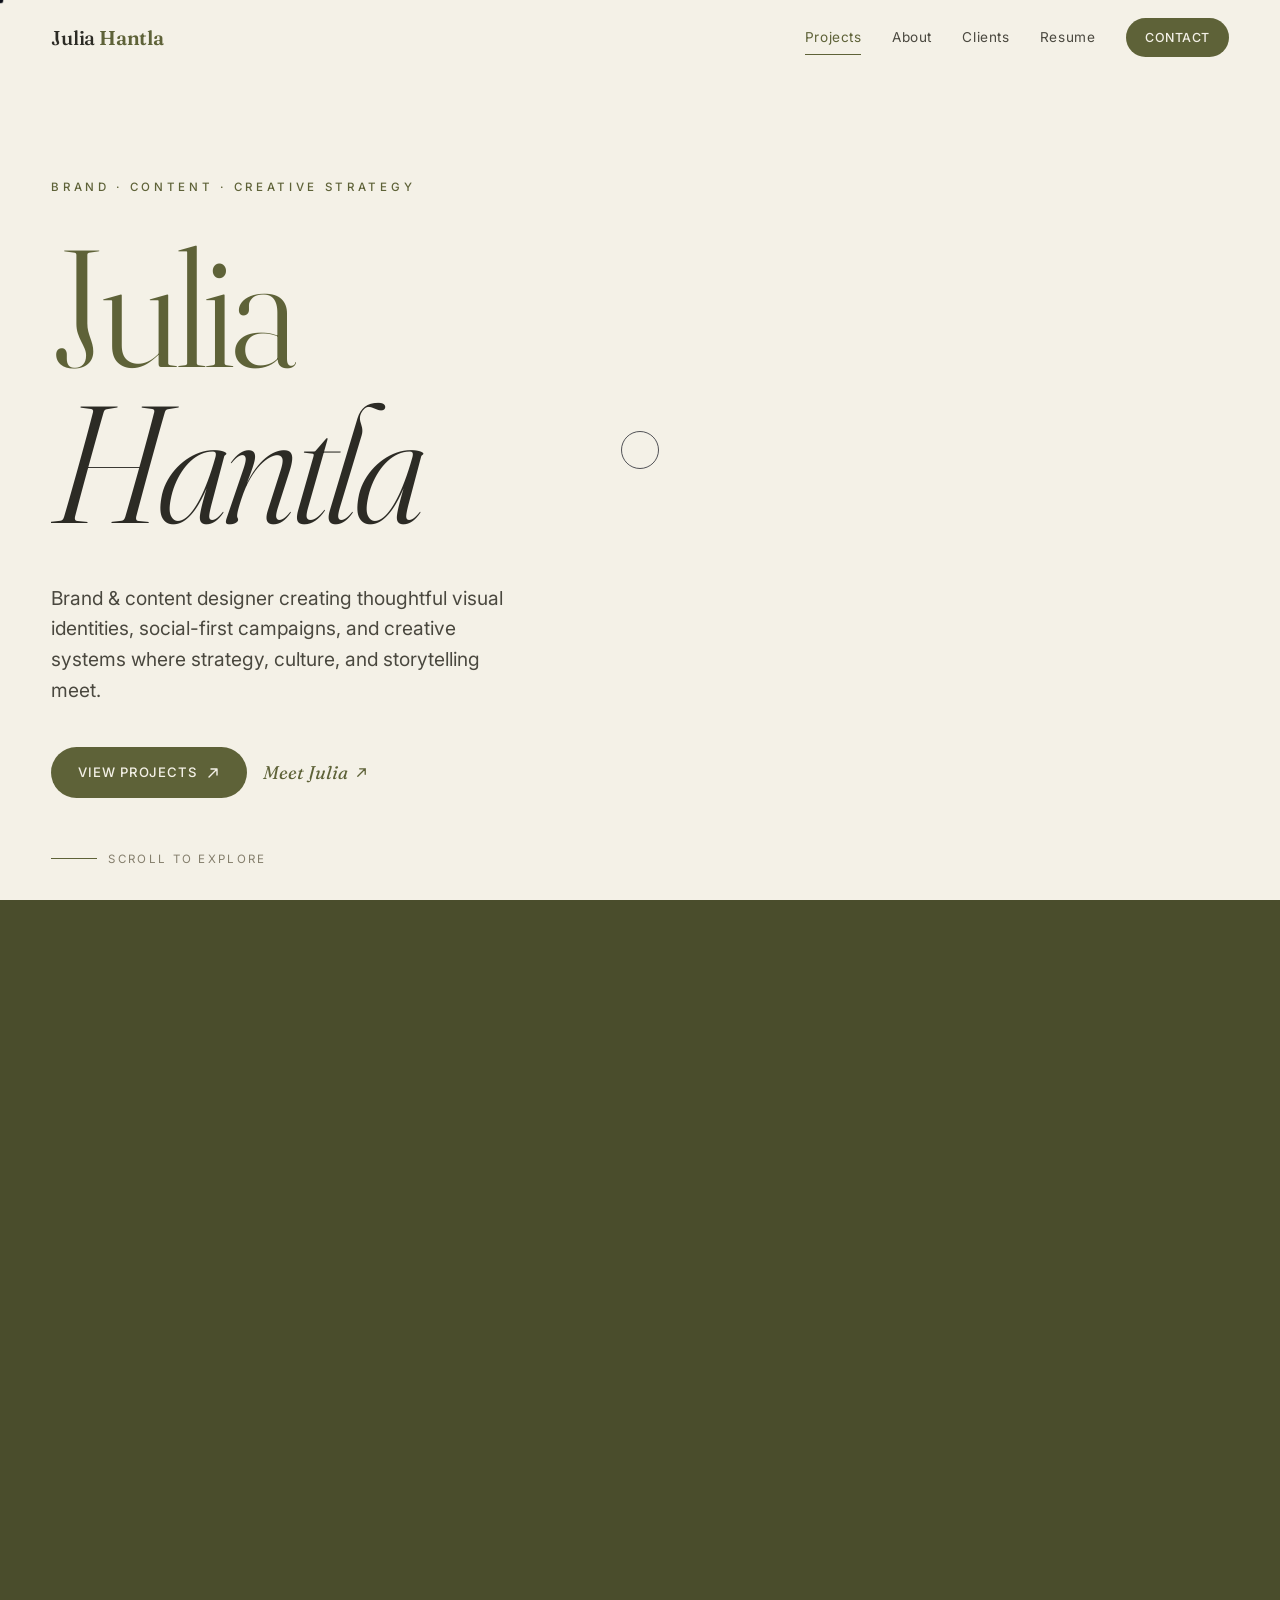
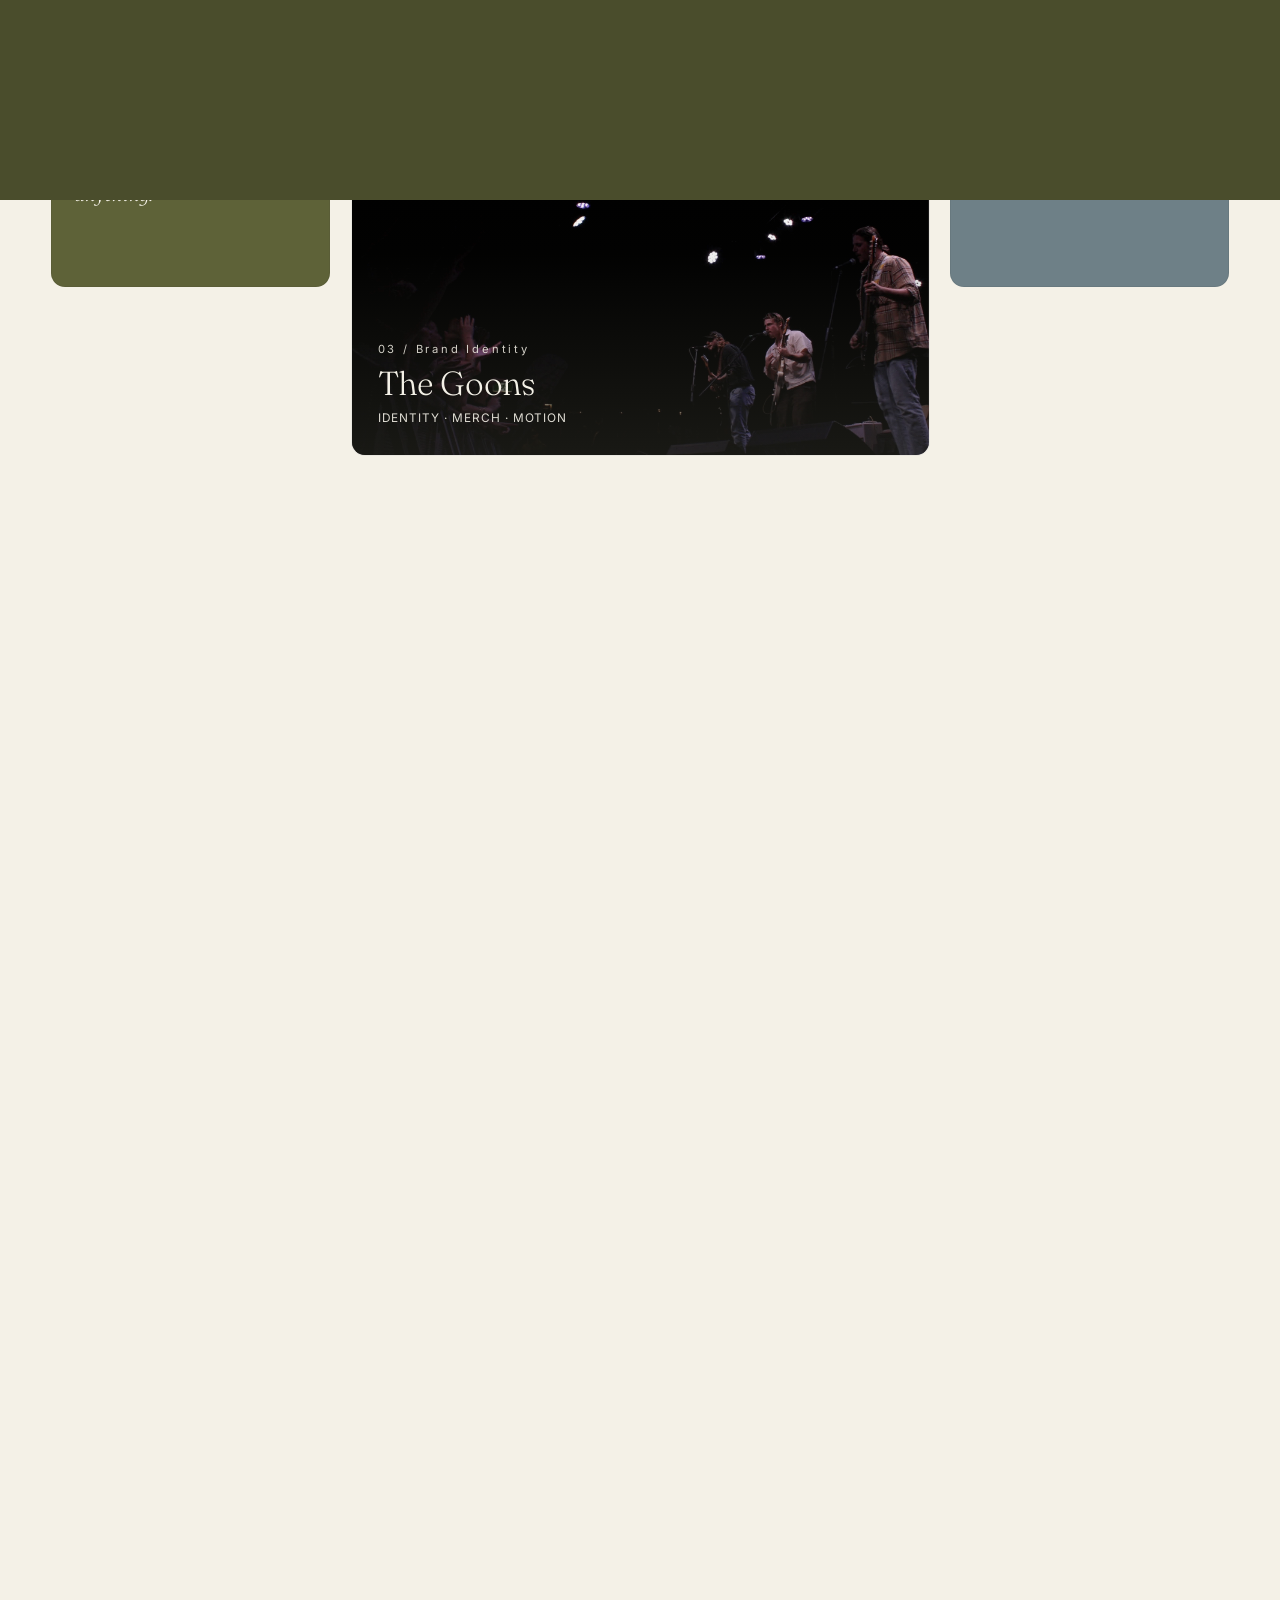
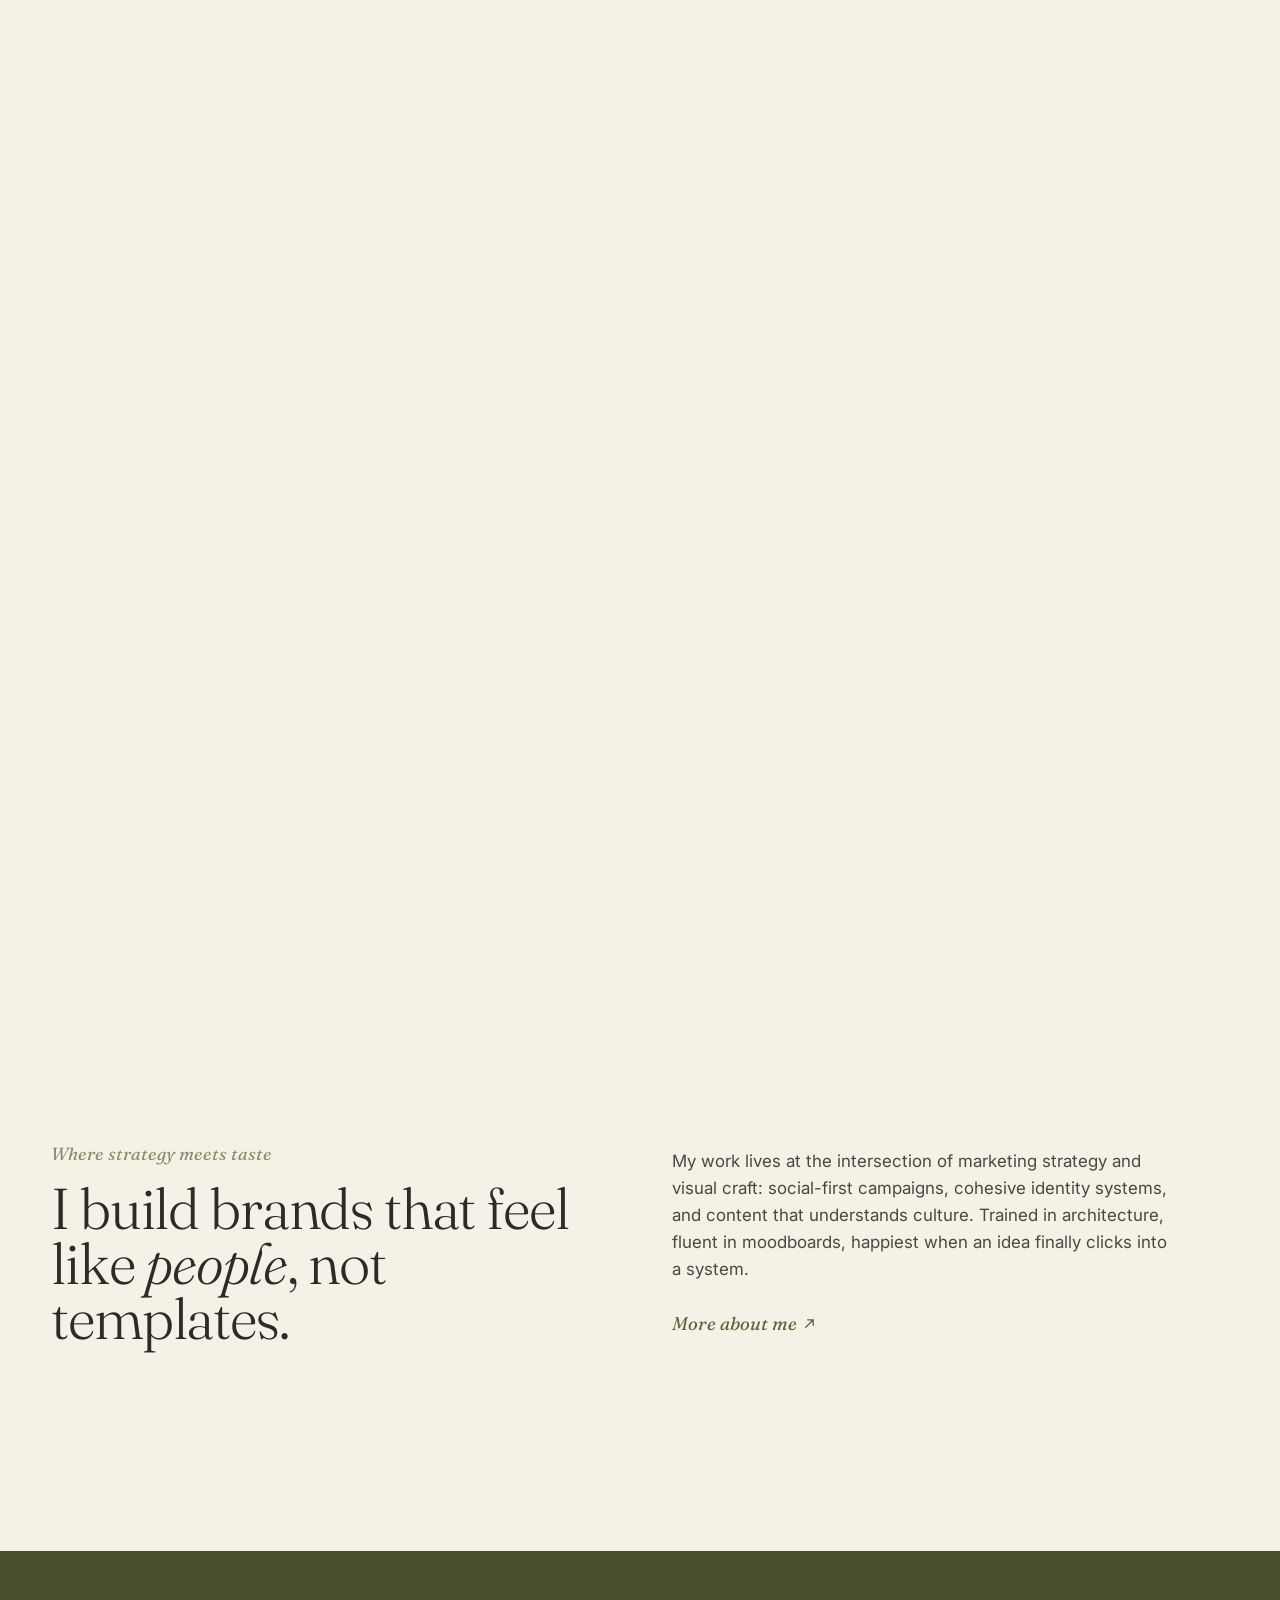
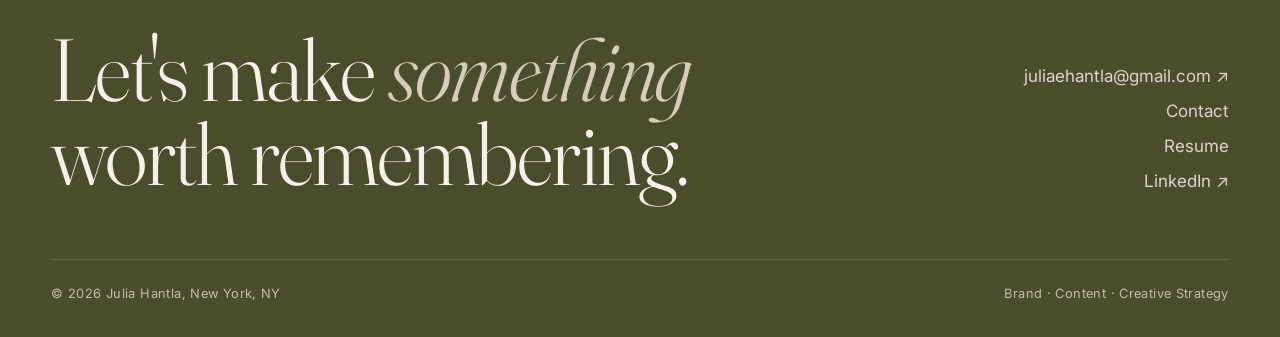
==== commit 59da14ac: "Reorder grid (Intervals + Capstone first, renumbered); fix anchor scroll; lightbox on all imagery - " ====
--- a/index.html
+++ b/index.html
@@ -72,29 +72,29 @@
 
   <div class="tile-grid" data-draggable-grid>
 
-    <!-- 01 The Goons -->
-    <article class="tile tile--project" data-href="projects/goons.html" data-reveal>
-      <div class="tile__media"><img src="assets/img/projects/GOONS.Live.Poster.jpg" alt="The Goons live poster" loading="lazy"></div>
-      <span class="tile__open">
-        <svg width="14" height="14" viewBox="0 0 14 14" fill="none"><path d="M3 11L11 3M11 3H5M11 3V9" stroke="currentColor" stroke-width="1.4" stroke-linecap="round" stroke-linejoin="round"/></svg>
-      </span>
-      <div class="tile__body">
-        <span class="tile__index">01 / Brand Identity</span>
-        <h3 class="tile__title">The Goons</h3>
-        <span class="tile__tag">Identity · Merch · Motion</span>
-      </div>
-    </article>
-
-    <!-- 02 Bright Future -->
-    <article class="tile tile--project" data-href="projects/bright-future.html" data-reveal data-reveal-delay="1">
-      <div class="tile__media"><img src="assets/img/projects/BF.Cover.jpg" alt="Bright Future Technology editorial" loading="lazy" style="object-position:center top"></div>
-      <span class="tile__open">
-        <svg width="14" height="14" viewBox="0 0 14 14" fill="none"><path d="M3 11L11 3M11 3H5M11 3V9" stroke="currentColor" stroke-width="1.4" stroke-linecap="round" stroke-linejoin="round"/></svg>
-      </span>
-      <div class="tile__body">
-        <span class="tile__index">02 / Editorial</span>
-        <h3 class="tile__title">Bright Future</h3>
-        <span class="tile__tag">Editorial · Layout · Motion</span>
+    <!-- 01 Intervals -->
+    <article class="tile tile--project" data-href="projects/intervals.html" data-reveal>
+      <div class="tile__media"><img src="assets/img/projects/intervals101.jpeg" alt="Intervals editorial photography" loading="lazy"></div>
+      <span class="tile__open">
+        <svg width="14" height="14" viewBox="0 0 14 14" fill="none"><path d="M3 11L11 3M11 3H5M11 3V9" stroke="currentColor" stroke-width="1.4" stroke-linecap="round" stroke-linejoin="round"/></svg>
+      </span>
+      <div class="tile__body">
+        <span class="tile__index">01 / Photography</span>
+        <h3 class="tile__title">Intervals</h3>
+        <span class="tile__tag">Art Direction · Photo</span>
+      </div>
+    </article>
+
+    <!-- 02 Capstone -->
+    <article class="tile tile--project" data-href="projects/capstone.html" data-reveal data-reveal-delay="1">
+      <div class="tile__media"><img src="assets/img/projects/capstone105.jpeg" alt="Capstone brand strategy" loading="lazy"></div>
+      <span class="tile__open">
+        <svg width="14" height="14" viewBox="0 0 14 14" fill="none"><path d="M3 11L11 3M11 3H5M11 3V9" stroke="currentColor" stroke-width="1.4" stroke-linecap="round" stroke-linejoin="round"/></svg>
+      </span>
+      <div class="tile__body">
+        <span class="tile__index">02 / Strategy</span>
+        <h3 class="tile__title">Capstone</h3>
+        <span class="tile__tag">Brand Strategy · Research</span>
       </div>
     </article>
 
@@ -107,16 +107,16 @@
       </div>
     </article>
 
-    <!-- 03 Unified Legacy -->
-    <article class="tile tile--project" data-href="projects/unified-legacy.html" data-reveal data-reveal-delay="1">
-      <div class="tile__media"><img src="assets/img/projects/ula100.jpeg" alt="Unified Legacy Advisors brand identity" loading="lazy"></div>
+    <!-- 03 The Goons -->
+    <article class="tile tile--project" data-href="projects/goons.html" data-reveal data-reveal-delay="1">
+      <div class="tile__media"><img src="assets/img/projects/GOONS.Live.Poster.jpg" alt="The Goons live poster" loading="lazy"></div>
       <span class="tile__open">
         <svg width="14" height="14" viewBox="0 0 14 14" fill="none"><path d="M3 11L11 3M11 3H5M11 3V9" stroke="currentColor" stroke-width="1.4" stroke-linecap="round" stroke-linejoin="round"/></svg>
       </span>
       <div class="tile__body">
         <span class="tile__index">03 / Brand Identity</span>
-        <h3 class="tile__title">Unified Legacy</h3>
-        <span class="tile__tag">Identity · Print · System</span>
+        <h3 class="tile__title">The Goons</h3>
+        <span class="tile__tag">Identity · Merch · Motion</span>
       </div>
     </article>
 
@@ -138,21 +138,61 @@
       </div>
     </article>
 
-    <!-- 04 Photography -->
-    <article class="tile tile--project" data-href="projects/intervals.html" data-reveal>
-      <div class="tile__media"><img src="assets/img/projects/intervals101.jpeg" alt="Intervals editorial photography" loading="lazy"></div>
-      <span class="tile__open">
-        <svg width="14" height="14" viewBox="0 0 14 14" fill="none"><path d="M3 11L11 3M11 3H5M11 3V9" stroke="currentColor" stroke-width="1.4" stroke-linecap="round" stroke-linejoin="round"/></svg>
-      </span>
-      <div class="tile__body">
-        <span class="tile__index">04 / Photography</span>
-        <h3 class="tile__title">Intervals</h3>
-        <span class="tile__tag">Art Direction · Photo</span>
+    <!-- 04 Bright Future -->
+    <article class="tile tile--project" data-href="projects/bright-future.html" data-reveal>
+      <div class="tile__media"><img src="assets/img/projects/BF.Cover.jpg" alt="Bright Future Technology editorial" loading="lazy" style="object-position:center top"></div>
+      <span class="tile__open">
+        <svg width="14" height="14" viewBox="0 0 14 14" fill="none"><path d="M3 11L11 3M11 3H5M11 3V9" stroke="currentColor" stroke-width="1.4" stroke-linecap="round" stroke-linejoin="round"/></svg>
+      </span>
+      <div class="tile__body">
+        <span class="tile__index">04 / Editorial</span>
+        <h3 class="tile__title">Bright Future</h3>
+        <span class="tile__tag">Editorial · Layout · Motion</span>
+      </div>
+    </article>
+
+    <!-- note: vibe coding -->
+    <article class="tile tile--note note--sage" data-reveal data-reveal-delay="1">
+      <div class="note__inner">
+        <em class="note__emoji">✨</em>
+        <div class="note__k">Currently</div>
+        <p class="note__t">Obsessed with vibe coding.</p>
+      </div>
+    </article>
+
+    <!-- 05 Unified Legacy -->
+    <article class="tile tile--project" data-href="projects/unified-legacy.html" data-reveal>
+      <div class="tile__media"><img src="assets/img/projects/ula100.jpeg" alt="Unified Legacy Advisors brand identity" loading="lazy"></div>
+      <span class="tile__open">
+        <svg width="14" height="14" viewBox="0 0 14 14" fill="none"><path d="M3 11L11 3M11 3H5M11 3V9" stroke="currentColor" stroke-width="1.4" stroke-linecap="round" stroke-linejoin="round"/></svg>
+      </span>
+      <div class="tile__body">
+        <span class="tile__index">05 / Brand Identity</span>
+        <h3 class="tile__title">Unified Legacy</h3>
+        <span class="tile__tag">Identity · Motion · System</span>
+      </div>
+    </article>
+
+    <!-- note: moodboard -->
+    <article class="tile tile--note note--olive" data-reveal data-reveal-delay="1">
+      <div class="note__inner">
+        <em class="note__emoji">🖼️</em>
+        <div class="note__k">Self-appointed</div>
+        <p class="note__t">Professional moodboard enthusiast.</p>
+      </div>
+    </article>
+
+    <!-- note: interiors -->
+    <article class="tile tile--note note--slate" data-reveal data-reveal-delay="2">
+      <div class="note__inner">
+        <em class="note__emoji">🪑</em>
+        <div class="note__k">Love language</div>
+        <p class="note__t">Interior design, always.</p>
       </div>
     </article>
 
     <!-- 06 Editorial in Motion -->
-    <article class="tile tile--project" data-href="projects/intervals.html#editorial" data-reveal data-reveal-delay="1">
+    <article class="tile tile--project" data-href="projects/intervals.html#editorial" data-reveal>
       <div class="tile__media"><video src="assets/img/projects/intervals.motion.mp4" poster="assets/img/projects/intervals.motion.poster.jpg" autoplay muted loop playsinline></video></div>
       <span class="tile__open">
         <svg width="14" height="14" viewBox="0 0 14 14" fill="none"><path d="M3 11L11 3M11 3H5M11 3V9" stroke="currentColor" stroke-width="1.4" stroke-linecap="round" stroke-linejoin="round"/></svg>
@@ -165,7 +205,7 @@
     </article>
 
     <!-- note: pinterest -->
-    <article class="tile tile--note note--taupe" data-reveal>
+    <article class="tile tile--note note--taupe" data-reveal data-reveal-delay="1">
       <div class="note__inner">
         <em class="note__emoji">📌</em>
         <div class="note__k">Lately</div>
@@ -173,48 +213,8 @@
       </div>
     </article>
 
-    <!-- note: vibe coding -->
-    <article class="tile tile--note note--sage" data-reveal data-reveal-delay="1">
-      <div class="note__inner">
-        <em class="note__emoji">✨</em>
-        <div class="note__k">Currently</div>
-        <p class="note__t">Obsessed with vibe coding.</p>
-      </div>
-    </article>
-
-    <!-- 05 Capstone -->
-    <article class="tile tile--project" data-href="projects/capstone.html" data-reveal data-reveal-delay="1">
-      <div class="tile__media"><img src="assets/img/projects/capstone105.jpeg" alt="Capstone brand strategy" loading="lazy"></div>
-      <span class="tile__open">
-        <svg width="14" height="14" viewBox="0 0 14 14" fill="none"><path d="M3 11L11 3M11 3H5M11 3V9" stroke="currentColor" stroke-width="1.4" stroke-linecap="round" stroke-linejoin="round"/></svg>
-      </span>
-      <div class="tile__body">
-        <span class="tile__index">05 / Strategy</span>
-        <h3 class="tile__title">Capstone</h3>
-        <span class="tile__tag">Brand Strategy · Research</span>
-      </div>
-    </article>
-
-    <!-- note: moodboard -->
-    <article class="tile tile--note note--olive" data-reveal>
-      <div class="note__inner">
-        <em class="note__emoji">🖼️</em>
-        <div class="note__k">Self-appointed</div>
-        <p class="note__t">Professional moodboard enthusiast.</p>
-      </div>
-    </article>
-
-    <!-- note: interiors -->
-    <article class="tile tile--note note--slate" data-reveal data-reveal-delay="1">
-      <div class="note__inner">
-        <em class="note__emoji">🪑</em>
-        <div class="note__k">Love language</div>
-        <p class="note__t">Interior design, always.</p>
-      </div>
-    </article>
-
     <!-- note: photographs everything -->
-    <article class="tile tile--note note--olive" data-reveal data-reveal-delay="2">
+    <article class="tile tile--note note--sage" data-reveal data-reveal-delay="2">
       <div class="note__inner">
         <em class="note__emoji">📷</em>
         <div class="note__k">Always</div>
--- a/assets/css/style.css
+++ b/assets/css/style.css
@@ -100,7 +100,7 @@
 
 /* ----------------------------- Layout ---------------------------------- */
 .wrap { width: 100%; max-width: var(--maxw); margin-inline: auto; padding-inline: var(--gutter); }
-.section { padding-block: clamp(4.5rem, 9vw, 9rem); }
+.section { padding-block: clamp(4.5rem, 9vw, 9rem); scroll-margin-top: calc(var(--nav-h) + 1.5rem); }
 .lede { max-width: 46ch; color: var(--charcoal-soft); font-size: 1.06rem; }
 
 /* ----------------------------- Buttons --------------------------------- */
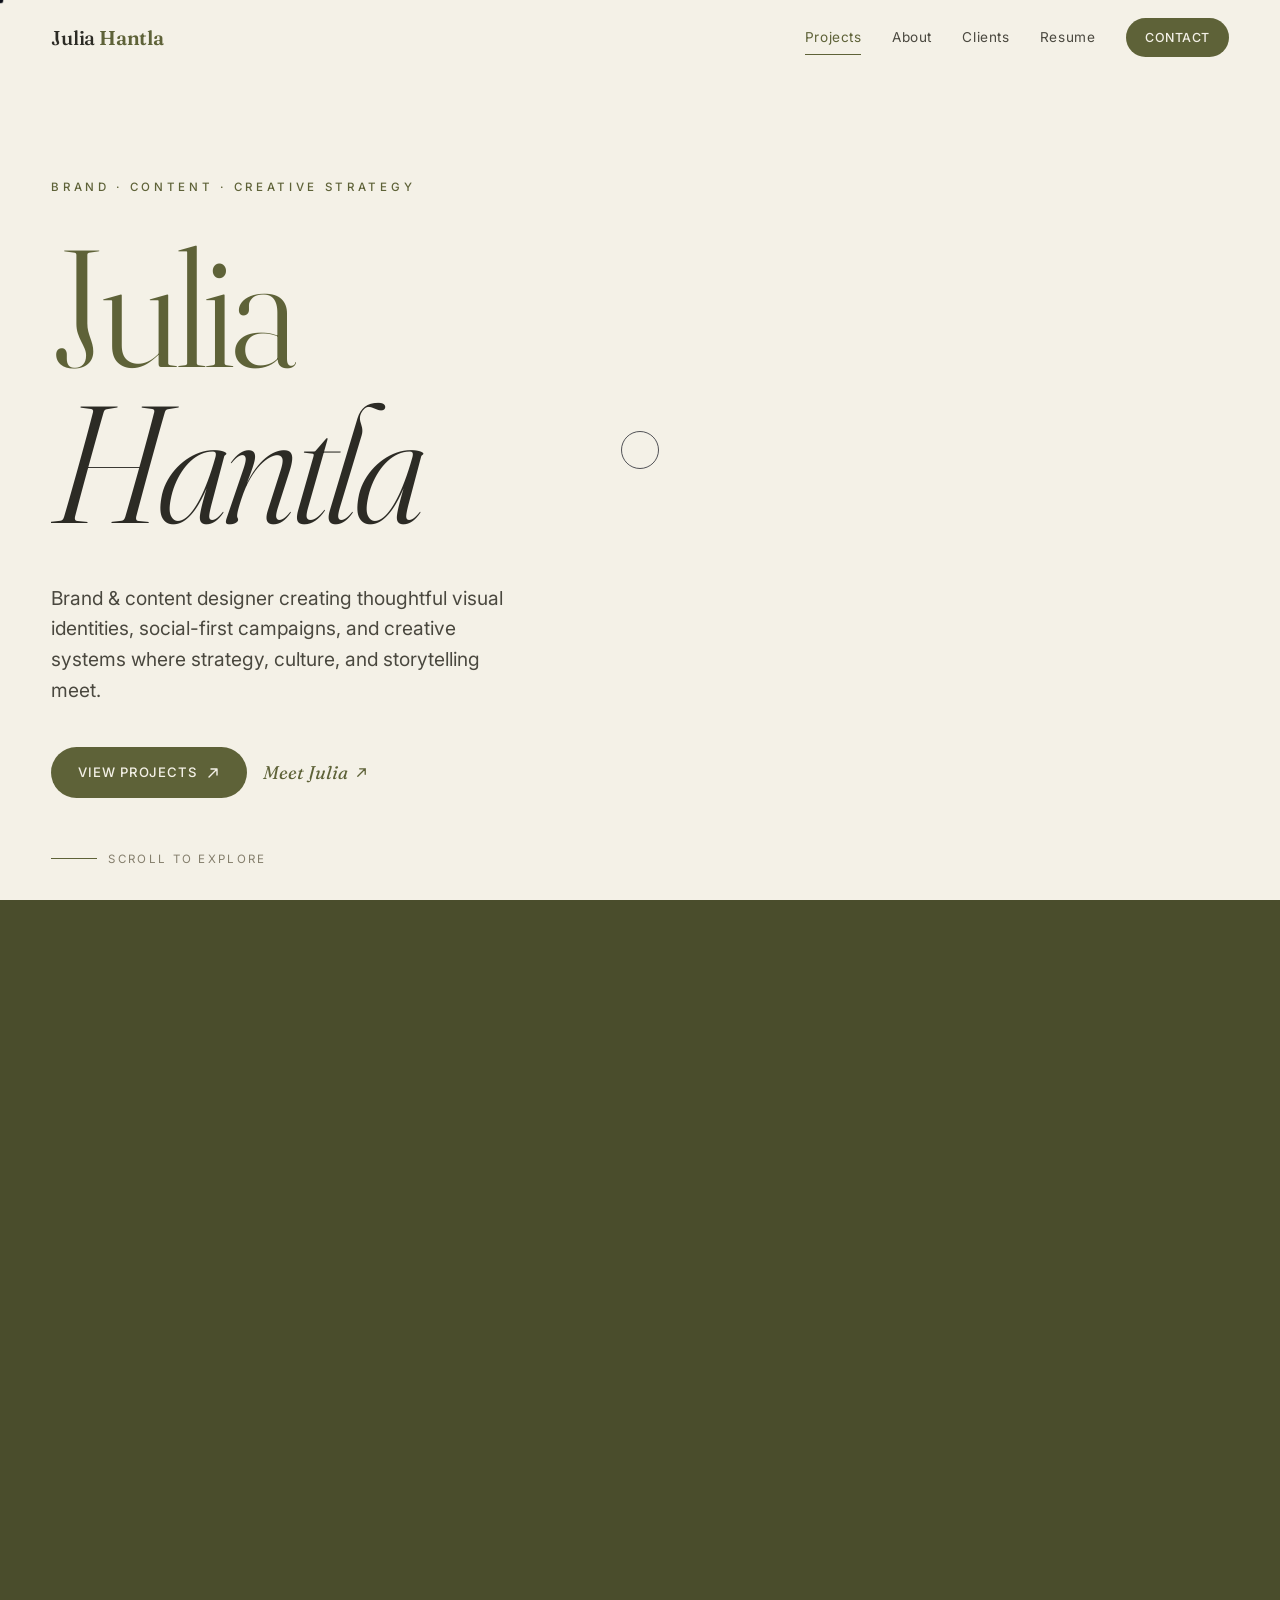
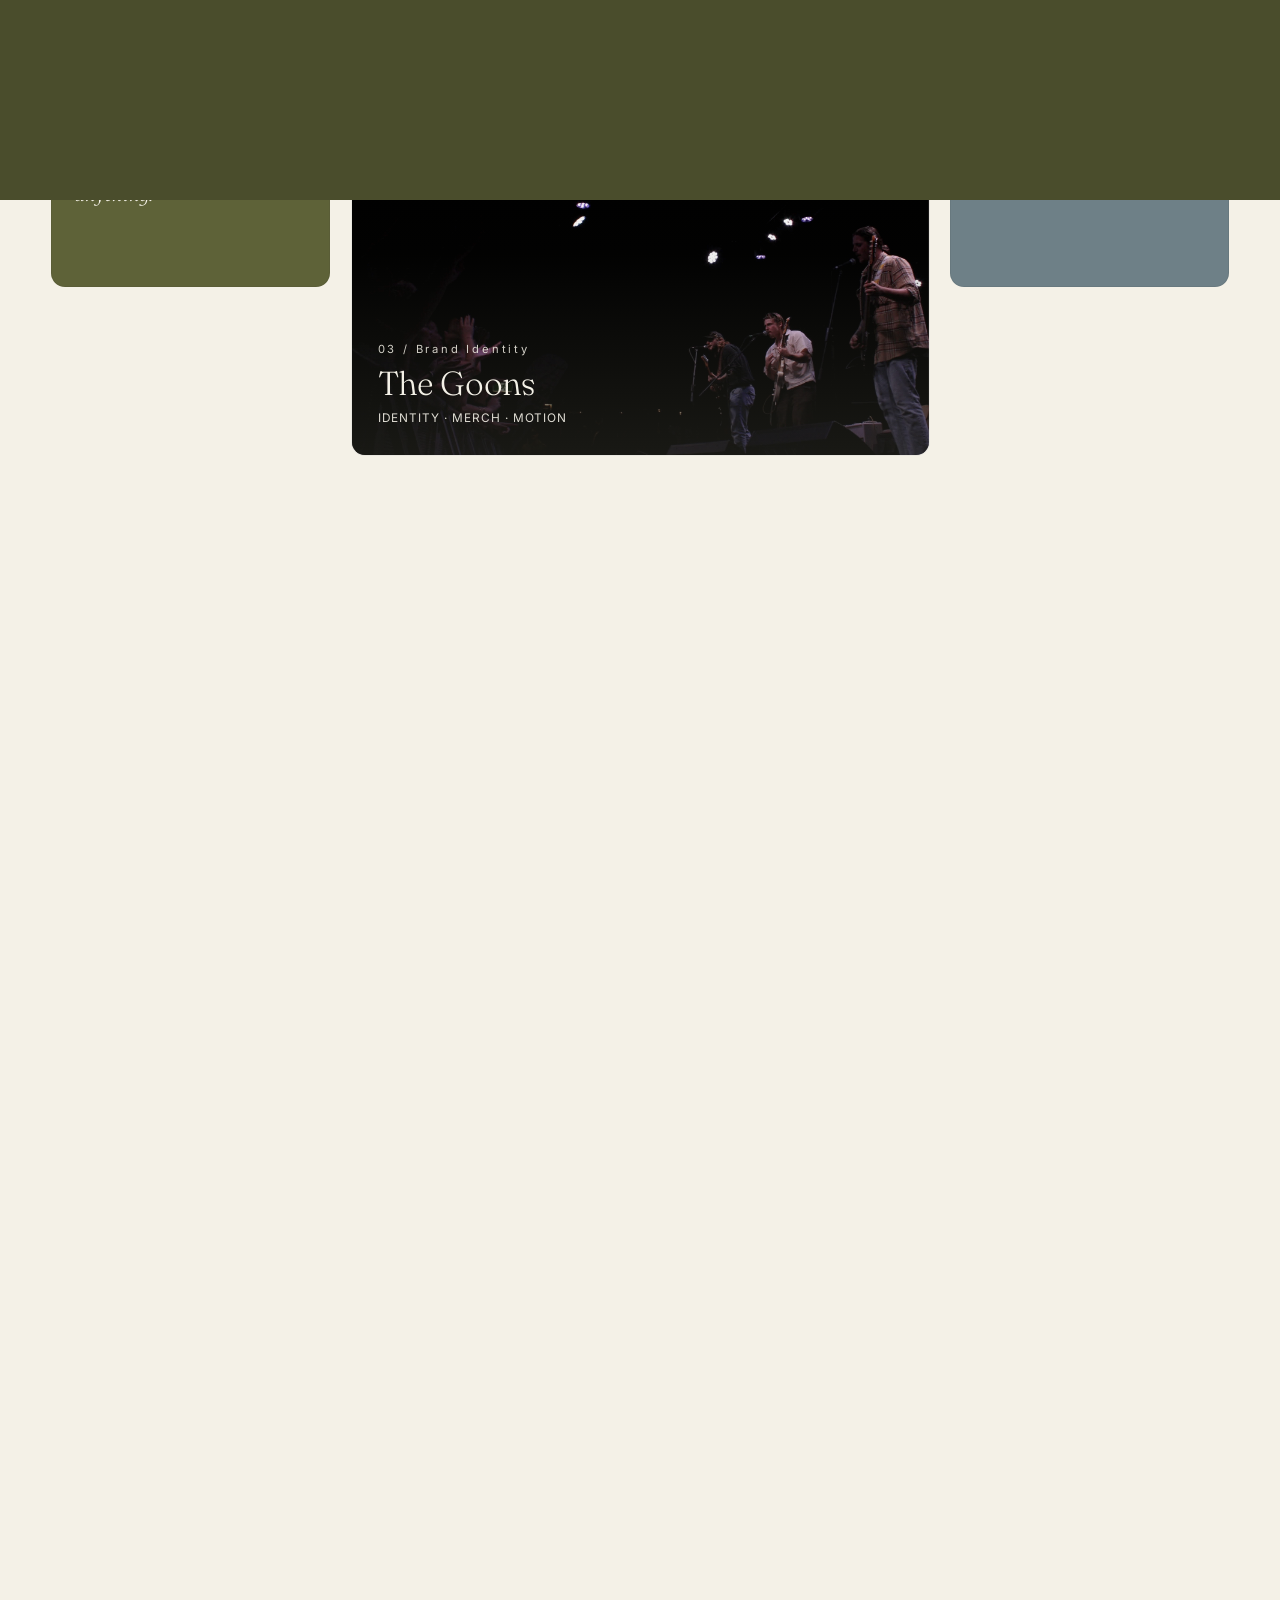
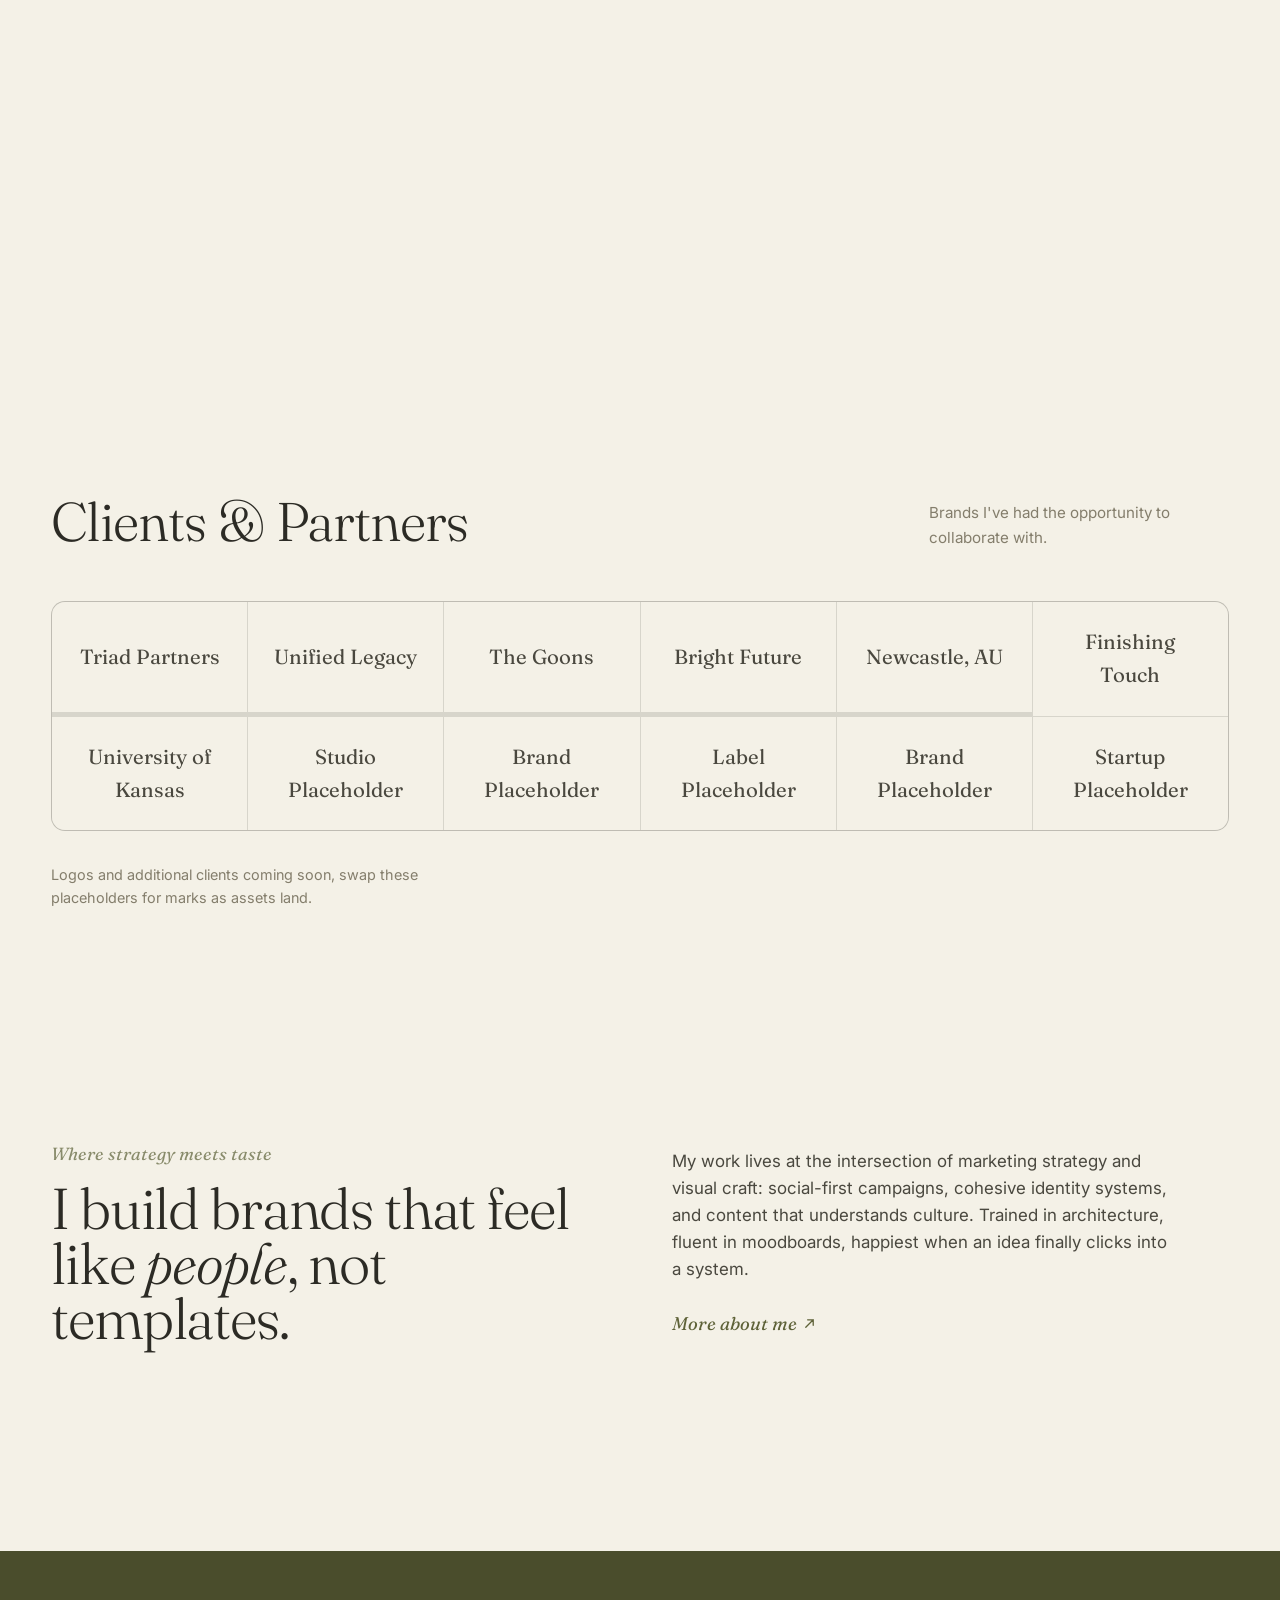
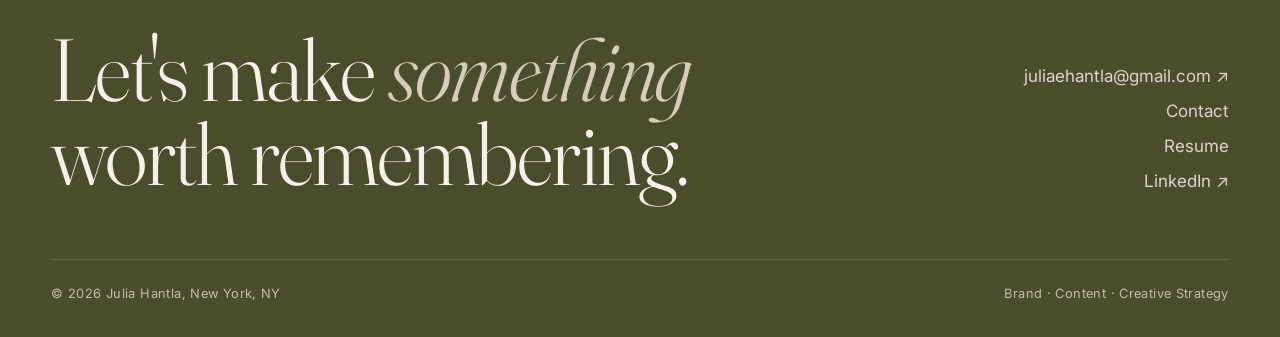
==== commit bd818b8a: "Home tile: Capstone cover -> capstone100 Co-Authored-By: Claude Opus 4.8 <noreply@anthropic.com> Cla" ====
--- a/index.html
+++ b/index.html
@@ -87,7 +87,7 @@
 
     <!-- 02 Capstone -->
     <article class="tile tile--project" data-href="projects/capstone.html" data-reveal data-reveal-delay="1">
-      <div class="tile__media"><img src="assets/img/projects/capstone105.jpeg" alt="Capstone brand strategy" loading="lazy"></div>
+      <div class="tile__media"><img src="assets/img/projects/capstone100.jpeg" alt="Capstone brand strategy" loading="lazy"></div>
       <span class="tile__open">
         <svg width="14" height="14" viewBox="0 0 14 14" fill="none"><path d="M3 11L11 3M11 3H5M11 3V9" stroke="currentColor" stroke-width="1.4" stroke-linecap="round" stroke-linejoin="round"/></svg>
       </span>
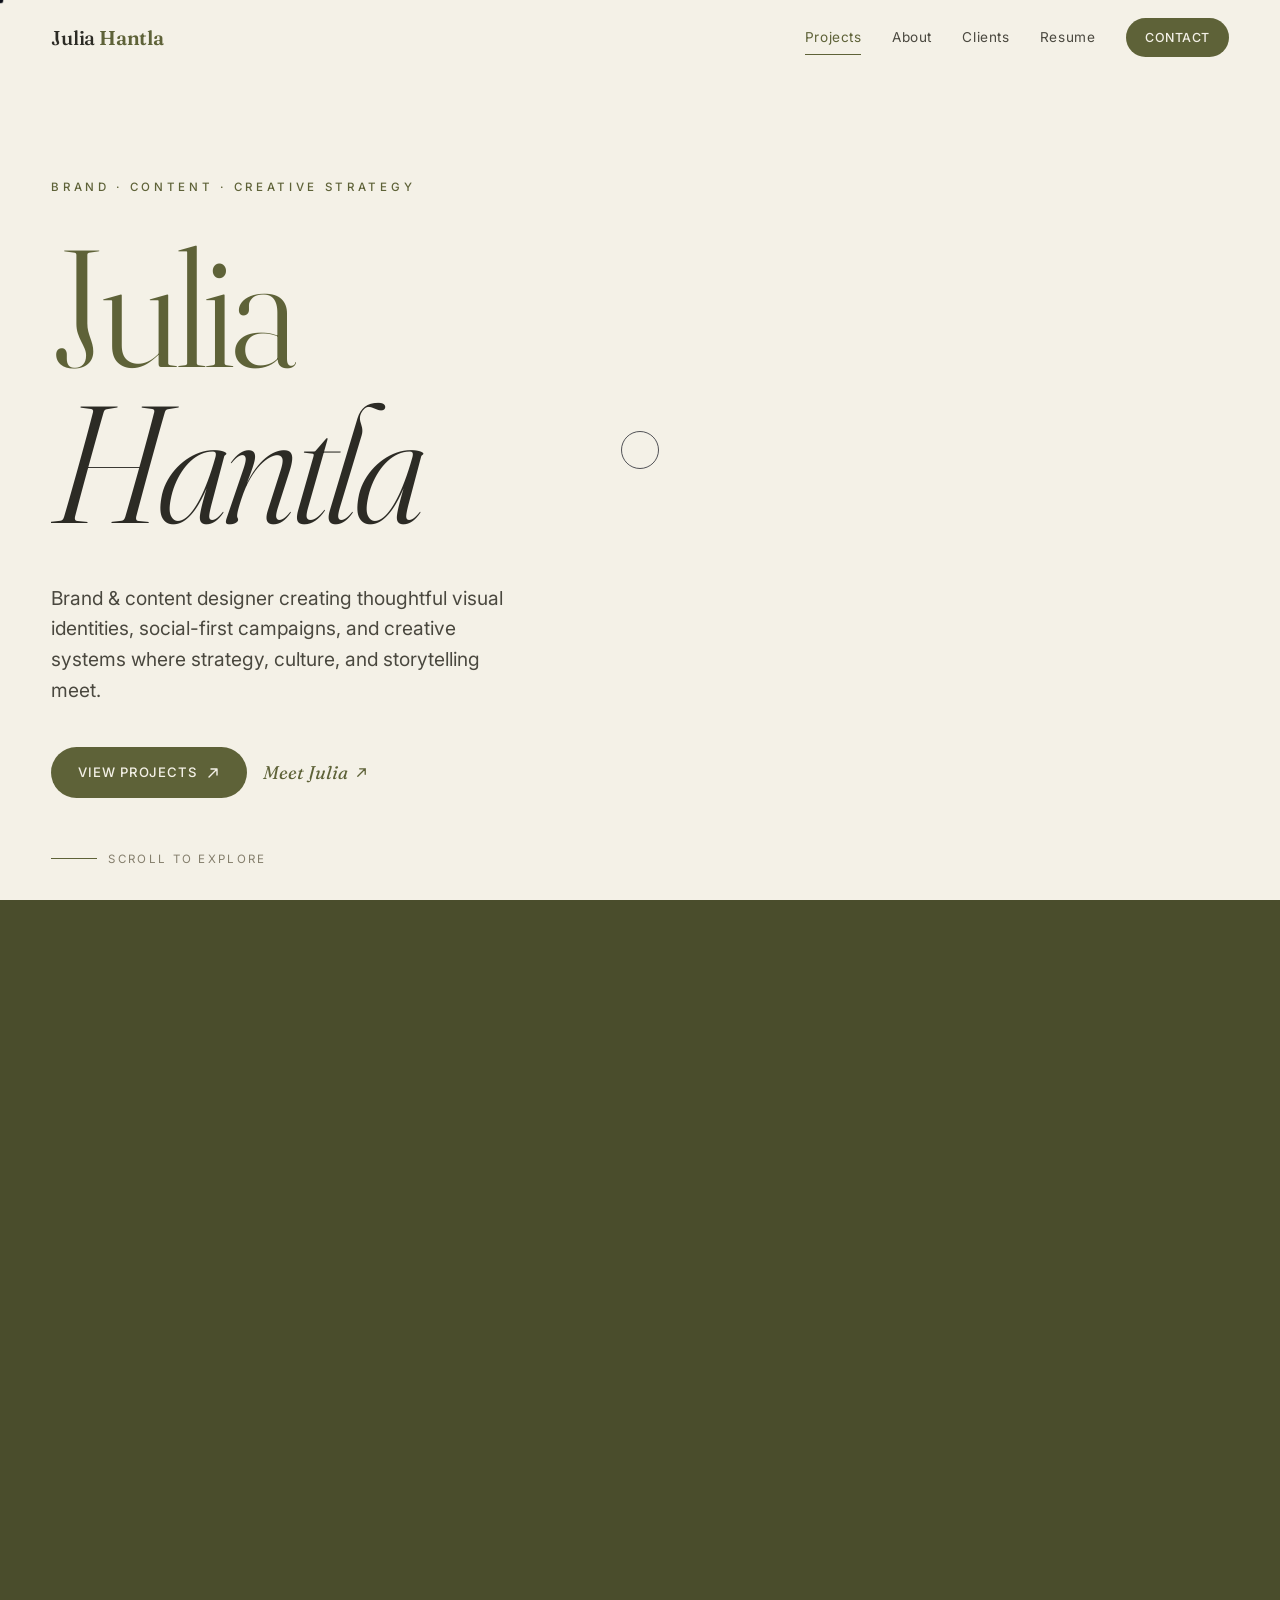
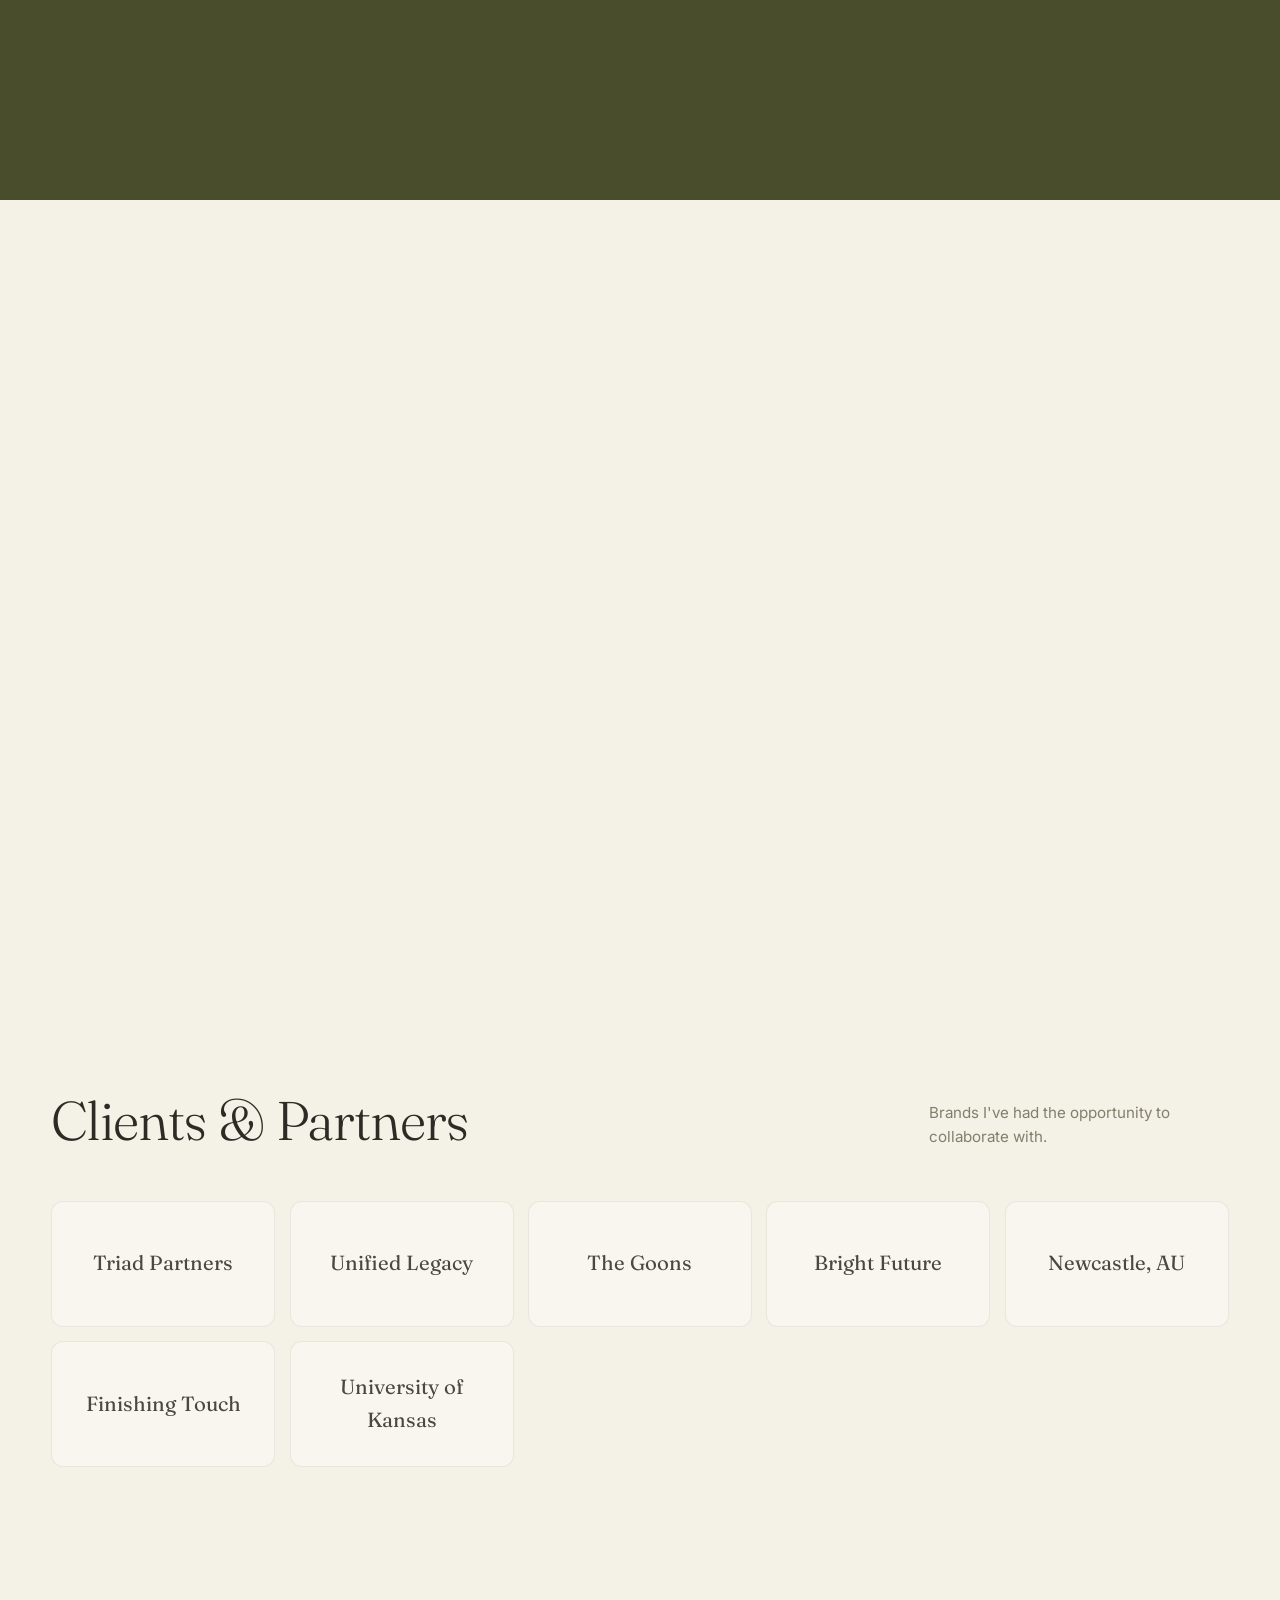
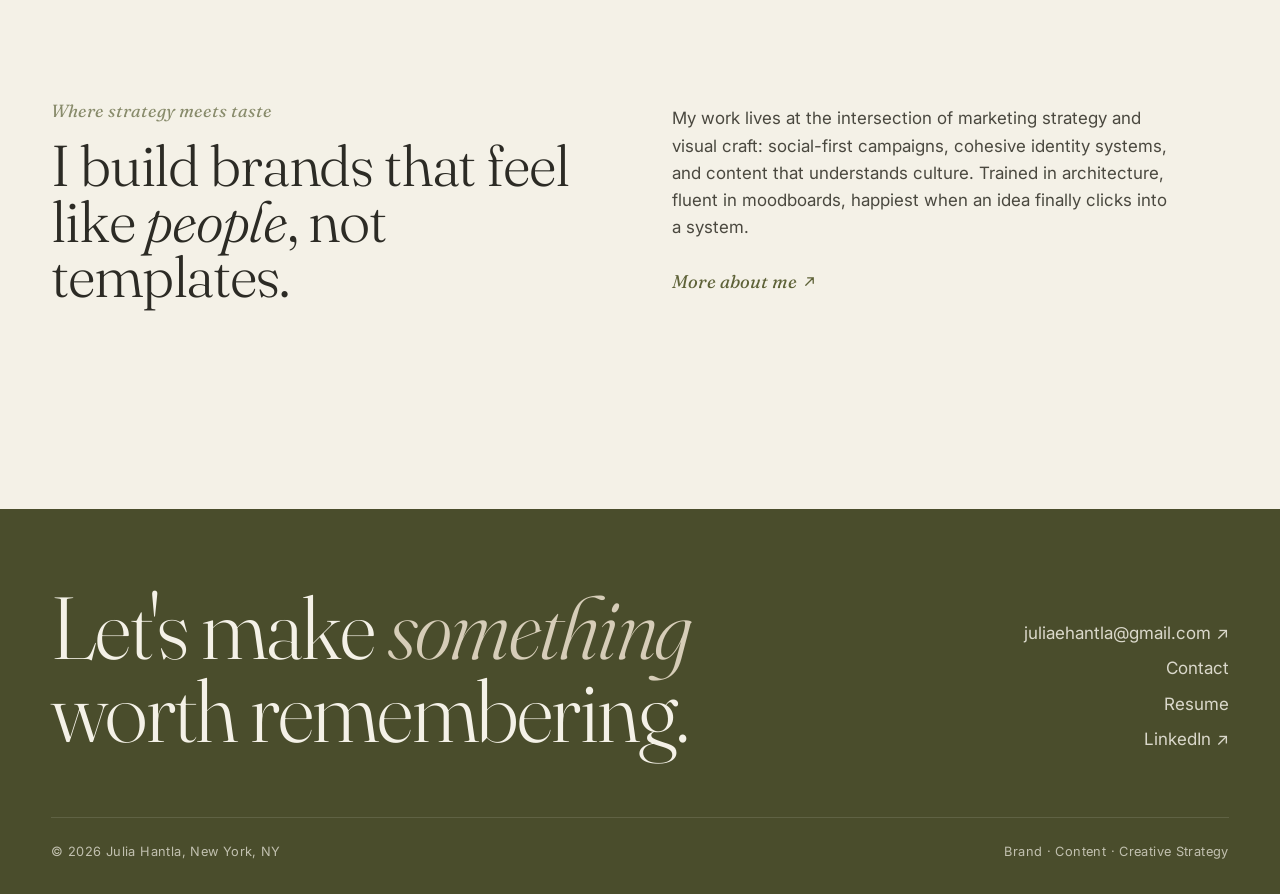
==== commit e3698027: "Home grid: Pinterest masonry (no drag, no gaps), featured tiles, line-icon notes, full-bleed covers;" ====
--- a/index.html
+++ b/index.html
@@ -67,27 +67,27 @@
 <section class="section wrap" id="work">
   <div class="grid-head">
     <h2 data-reveal>Selected Work</h2>
-    <p data-reveal data-reveal-delay="1">Below, a variety of social media, brand identity, editorial, photography &amp; strategy. Drag the tiles, and click to explore.</p>
-  </div>
-
-  <div class="tile-grid" data-draggable-grid>
-
-    <!-- 01 Intervals -->
-    <article class="tile tile--project" data-href="projects/intervals.html" data-reveal>
-      <div class="tile__media"><img src="assets/img/projects/intervals101.jpeg" alt="Intervals editorial photography" loading="lazy"></div>
-      <span class="tile__open">
-        <svg width="14" height="14" viewBox="0 0 14 14" fill="none"><path d="M3 11L11 3M11 3H5M11 3V9" stroke="currentColor" stroke-width="1.4" stroke-linecap="round" stroke-linejoin="round"/></svg>
-      </span>
-      <div class="tile__body">
-        <span class="tile__index">01 / Photography</span>
+    <p data-reveal data-reveal-delay="1">Below, a variety of social media, brand identity, editorial, photography &amp; strategy. Click any tile to explore.</p>
+  </div>
+
+  <div class="tile-grid">
+
+    <!-- 01 Intervals (featured) -->
+    <a class="tile tile--project tile--feature" href="projects/intervals.html" data-reveal>
+      <div class="tile__media"><img src="assets/img/projects/intervals101.tile.jpg" alt="Intervals photography and editorial" loading="lazy"></div>
+      <span class="tile__open">
+        <svg width="14" height="14" viewBox="0 0 14 14" fill="none"><path d="M3 11L11 3M11 3H5M11 3V9" stroke="currentColor" stroke-width="1.4" stroke-linecap="round" stroke-linejoin="round"/></svg>
+      </span>
+      <div class="tile__body">
+        <span class="tile__index">01 / Photography &amp; Editorial</span>
         <h3 class="tile__title">Intervals</h3>
-        <span class="tile__tag">Art Direction · Photo</span>
-      </div>
-    </article>
-
-    <!-- 02 Capstone -->
-    <article class="tile tile--project" data-href="projects/capstone.html" data-reveal data-reveal-delay="1">
-      <div class="tile__media"><img src="assets/img/projects/capstone100.jpeg" alt="Capstone brand strategy" loading="lazy"></div>
+        <span class="tile__tag">Photography · Editorial · Motion</span>
+      </div>
+    </a>
+
+    <!-- 02 Capstone (featured) -->
+    <a class="tile tile--project tile--feature" href="projects/capstone.html" data-reveal data-reveal-delay="1">
+      <div class="tile__media"><img src="assets/img/projects/capstone100.tile.jpg" alt="Capstone brand strategy" loading="lazy"></div>
       <span class="tile__open">
         <svg width="14" height="14" viewBox="0 0 14 14" fill="none"><path d="M3 11L11 3M11 3H5M11 3V9" stroke="currentColor" stroke-width="1.4" stroke-linecap="round" stroke-linejoin="round"/></svg>
       </span>
@@ -96,19 +96,19 @@
         <h3 class="tile__title">Capstone</h3>
         <span class="tile__tag">Brand Strategy · Research</span>
       </div>
-    </article>
+    </a>
 
     <!-- note: crochet -->
     <article class="tile tile--note note--olive" data-reveal>
       <div class="note__inner">
-        <em class="note__emoji">🧶</em>
+        <span class="note__icon"><svg viewBox="0 0 24 24" fill="none" stroke="currentColor" stroke-width="1.4" stroke-linecap="round" stroke-linejoin="round"><circle cx="12" cy="12" r="8.5"/><path d="M5.5 9.5c4 1.5 8 4 10 9M9.5 4c.5 4.5 1.5 9 5.5 12.5M15.5 4.2c-1.5 4-4.5 7-10 8.3"/></svg></span>
         <div class="note__k">Off the clock</div>
         <p class="note__t">I can crochet almost anything.</p>
       </div>
     </article>
 
     <!-- 03 The Goons -->
-    <article class="tile tile--project" data-href="projects/goons.html" data-reveal data-reveal-delay="1">
+    <a class="tile tile--project" href="projects/goons.html" data-reveal data-reveal-delay="1">
       <div class="tile__media"><img src="assets/img/projects/GOONS.Live.Poster.jpg" alt="The Goons live poster" loading="lazy"></div>
       <span class="tile__open">
         <svg width="14" height="14" viewBox="0 0 14 14" fill="none"><path d="M3 11L11 3M11 3H5M11 3V9" stroke="currentColor" stroke-width="1.4" stroke-linecap="round" stroke-linejoin="round"/></svg>
@@ -118,12 +118,12 @@
         <h3 class="tile__title">The Goons</h3>
         <span class="tile__tag">Identity · Merch · Motion</span>
       </div>
-    </article>
+    </a>
 
     <!-- note: australia -->
     <article class="tile tile--note note--slate" data-reveal data-reveal-delay="1">
       <div class="note__inner">
-        <em class="note__emoji">🌏</em>
+        <span class="note__icon"><svg viewBox="0 0 24 24" fill="none" stroke="currentColor" stroke-width="1.4" stroke-linecap="round" stroke-linejoin="round"><circle cx="12" cy="12" r="8.5"/><path d="M3.5 12h17M12 3.5c2.8 2.6 2.8 14.4 0 17M12 3.5c-2.8 2.6-2.8 14.4 0 17"/></svg></span>
         <div class="note__k">Once upon a time</div>
         <p class="note__t">Lived in Australia.</p>
       </div>
@@ -132,14 +132,14 @@
     <!-- note: architecture -->
     <article class="tile tile--note note--taupe" data-reveal data-reveal-delay="2">
       <div class="note__inner">
-        <em class="note__emoji">📐</em>
+        <span class="note__icon"><svg viewBox="0 0 24 24" fill="none" stroke="currentColor" stroke-width="1.4" stroke-linecap="round" stroke-linejoin="round"><path d="M4 20L20 20L4 6Z"/><path d="M8.5 20v-2.5M12 20v-4"/></svg></span>
         <div class="note__k">Plot twist</div>
         <p class="note__t">Studied architecture before marketing.</p>
       </div>
     </article>
 
     <!-- 04 Bright Future -->
-    <article class="tile tile--project" data-href="projects/bright-future.html" data-reveal>
+    <a class="tile tile--project" href="projects/bright-future.html" data-reveal>
       <div class="tile__media"><img src="assets/img/projects/BF.Cover.jpg" alt="Bright Future Technology editorial" loading="lazy" style="object-position:center top"></div>
       <span class="tile__open">
         <svg width="14" height="14" viewBox="0 0 14 14" fill="none"><path d="M3 11L11 3M11 3H5M11 3V9" stroke="currentColor" stroke-width="1.4" stroke-linecap="round" stroke-linejoin="round"/></svg>
@@ -149,20 +149,20 @@
         <h3 class="tile__title">Bright Future</h3>
         <span class="tile__tag">Editorial · Layout · Motion</span>
       </div>
-    </article>
+    </a>
 
     <!-- note: vibe coding -->
     <article class="tile tile--note note--sage" data-reveal data-reveal-delay="1">
       <div class="note__inner">
-        <em class="note__emoji">✨</em>
+        <span class="note__icon"><svg viewBox="0 0 24 24" fill="none" stroke="currentColor" stroke-width="1.4" stroke-linecap="round" stroke-linejoin="round"><path d="M9 8l-4 4 4 4M15 8l4 4-4 4M13.5 5.5l-3 13"/></svg></span>
         <div class="note__k">Currently</div>
         <p class="note__t">Obsessed with vibe coding.</p>
       </div>
     </article>
 
     <!-- 05 Unified Legacy -->
-    <article class="tile tile--project" data-href="projects/unified-legacy.html" data-reveal>
-      <div class="tile__media"><img src="assets/img/projects/ula100.jpeg" alt="Unified Legacy Advisors brand identity" loading="lazy"></div>
+    <a class="tile tile--project" href="projects/unified-legacy.html" data-reveal>
+      <div class="tile__media"><img src="assets/img/projects/ula100.tile.jpg" alt="Unified Legacy Advisors brand identity" loading="lazy"></div>
       <span class="tile__open">
         <svg width="14" height="14" viewBox="0 0 14 14" fill="none"><path d="M3 11L11 3M11 3H5M11 3V9" stroke="currentColor" stroke-width="1.4" stroke-linecap="round" stroke-linejoin="round"/></svg>
       </span>
@@ -171,12 +171,12 @@
         <h3 class="tile__title">Unified Legacy</h3>
         <span class="tile__tag">Identity · Motion · System</span>
       </div>
-    </article>
+    </a>
 
     <!-- note: moodboard -->
     <article class="tile tile--note note--olive" data-reveal data-reveal-delay="1">
       <div class="note__inner">
-        <em class="note__emoji">🖼️</em>
+        <span class="note__icon"><svg viewBox="0 0 24 24" fill="none" stroke="currentColor" stroke-width="1.4" stroke-linecap="round" stroke-linejoin="round"><rect x="3.5" y="3.5" width="7" height="7" rx="1"/><rect x="13.5" y="3.5" width="7" height="7" rx="1"/><rect x="3.5" y="13.5" width="7" height="7" rx="1"/><rect x="13.5" y="13.5" width="7" height="7" rx="1"/></svg></span>
         <div class="note__k">Self-appointed</div>
         <p class="note__t">Professional moodboard enthusiast.</p>
       </div>
@@ -185,29 +185,16 @@
     <!-- note: interiors -->
     <article class="tile tile--note note--slate" data-reveal data-reveal-delay="2">
       <div class="note__inner">
-        <em class="note__emoji">🪑</em>
+        <span class="note__icon"><svg viewBox="0 0 24 24" fill="none" stroke="currentColor" stroke-width="1.4" stroke-linecap="round" stroke-linejoin="round"><path d="M9 3.5h6l1.8 6.5H7.2zM12 10v8M7.5 18h9"/></svg></span>
         <div class="note__k">Love language</div>
         <p class="note__t">Interior design, always.</p>
       </div>
     </article>
 
-    <!-- 06 Editorial in Motion -->
-    <article class="tile tile--project" data-href="projects/intervals.html#editorial" data-reveal>
-      <div class="tile__media"><video src="assets/img/projects/intervals.motion.mp4" poster="assets/img/projects/intervals.motion.poster.jpg" autoplay muted loop playsinline></video></div>
-      <span class="tile__open">
-        <svg width="14" height="14" viewBox="0 0 14 14" fill="none"><path d="M3 11L11 3M11 3H5M11 3V9" stroke="currentColor" stroke-width="1.4" stroke-linecap="round" stroke-linejoin="round"/></svg>
-      </span>
-      <div class="tile__body">
-        <span class="tile__index">06 / Editorial</span>
-        <h3 class="tile__title">In Motion</h3>
-        <span class="tile__tag">Type · Color · Motion</span>
-      </div>
-    </article>
-
     <!-- note: pinterest -->
     <article class="tile tile--note note--taupe" data-reveal data-reveal-delay="1">
       <div class="note__inner">
-        <em class="note__emoji">📌</em>
+        <span class="note__icon"><svg viewBox="0 0 24 24" fill="none" stroke="currentColor" stroke-width="1.4" stroke-linecap="round" stroke-linejoin="round"><path d="M12 21s6.5-6 6.5-10.5a6.5 6.5 0 1 0-13 0C5.5 15 12 21 12 21Z"/><circle cx="12" cy="10.5" r="2.5"/></svg></span>
         <div class="note__k">Lately</div>
         <p class="note__t">Down a Pinterest rabbit hole.</p>
       </div>
@@ -216,7 +203,7 @@
     <!-- note: photographs everything -->
     <article class="tile tile--note note--sage" data-reveal data-reveal-delay="2">
       <div class="note__inner">
-        <em class="note__emoji">📷</em>
+        <span class="note__icon"><svg viewBox="0 0 24 24" fill="none" stroke="currentColor" stroke-width="1.4" stroke-linecap="round" stroke-linejoin="round"><rect x="3" y="7" width="18" height="13" rx="2"/><path d="M8.5 7l1.4-2.5h4.2L15.5 7"/><circle cx="12" cy="13.5" r="3.4"/></svg></span>
         <div class="note__k">Always</div>
         <p class="note__t">Photographing everything.</p>
       </div>
@@ -239,15 +226,7 @@
     <div class="client"><span class="client__cat">University</span><span class="client__name">Newcastle, AU</span></div>
     <div class="client"><span class="client__cat">Retail · Interiors</span><span class="client__name">Finishing Touch</span></div>
     <div class="client"><span class="client__cat">Education</span><span class="client__name">University of Kansas</span></div>
-    <div class="client"><span class="client__cat">Lifestyle</span><span class="client__name">Studio Placeholder</span></div>
-    <div class="client"><span class="client__cat">Hospitality</span><span class="client__name">Brand Placeholder</span></div>
-    <div class="client"><span class="client__cat">Fashion</span><span class="client__name">Label Placeholder</span></div>
-    <div class="client"><span class="client__cat">Beauty</span><span class="client__name">Brand Placeholder</span></div>
-    <div class="client"><span class="client__cat">Tech</span><span class="client__name">Startup Placeholder</span></div>
-  </div>
-  <p class="lede" style="margin-top:2rem;color:var(--muted);font-size:0.9rem" data-reveal>
-    Logos and additional clients coming soon, swap these placeholders for marks as assets land.
-  </p>
+  </div>
 </section>
 
 <!-- INVITE STRIP -->
--- a/assets/css/style.css
+++ b/assets/css/style.css
@@ -274,29 +274,28 @@
 .grid-head p { max-width: 30ch; color: var(--muted); font-size: 0.95rem; }
 
 .tile-grid {
-  display: grid;
-  grid-template-columns: repeat(12, 1fr);
-  gap: clamp(0.9rem, 1.6vw, 1.4rem);
-  grid-auto-flow: dense;
+  column-count: 3;
+  column-gap: clamp(0.7rem, 1.3vw, 1.1rem);
 }
 
 .tile {
   position: relative; border-radius: 14px; overflow: hidden;
-  background: var(--cream-card); border: 1px solid var(--line-soft);
-  will-change: transform; touch-action: none;
-}
-.tile.is-dragging { z-index: 50; box-shadow: var(--shadow); cursor: grabbing; }
-.tile.is-ghost { opacity: 0.35; }
-
-/* project tile sizes */
-.tile--project { grid-column: span 6; aspect-ratio: 4 / 3.1; cursor: pointer; }
-.tile--project.tile--tall { grid-column: span 6; aspect-ratio: 3 / 3.6; }
+  background: var(--cream-card);
+  break-inside: avoid;
+  margin-bottom: clamp(0.7rem, 1.3vw, 1.1rem);
+  display: block; width: 100%;
+  -webkit-column-break-inside: avoid;
+}
+
+/* project tiles — full-bleed image, no border */
+.tile--project { aspect-ratio: 4 / 4.4; cursor: pointer; color: inherit; text-decoration: none; }
+.tile--project.tile--feature { aspect-ratio: 4 / 6; }   /* featured = taller / bigger */
 .tile--project .tile__media { position: absolute; inset: 0; }
 .tile--project .tile__media img,
-.tile--project .tile__media video { width: 100%; height: 100%; object-fit: cover; transition: transform 1.1s var(--ease); will-change: transform; }
+.tile--project .tile__media video { width: 100%; height: 100%; object-fit: cover; object-position: center; transition: transform 1.1s var(--ease); }
 .tile--project:hover .tile__media img,
-.tile--project:hover .tile__media video { transform: scale(1.06); }
-.tile__media::after { content: ""; position: absolute; inset: 0; background: linear-gradient(to top, rgba(40,40,33,0.62) 0%, rgba(40,40,33,0.05) 45%, transparent 70%); transition: opacity 0.5s; }
+.tile--project:hover .tile__media video { transform: scale(1.05); }
+.tile__media::after { content: ""; position: absolute; inset: 0; background: linear-gradient(to top, rgba(34,33,27,0.68) 0%, rgba(34,33,27,0.10) 48%, transparent 72%); transition: opacity 0.5s; }
 
 .tile__body { position: absolute; left: 0; right: 0; bottom: 0; padding: clamp(1.1rem, 2vw, 1.6rem); color: var(--cream); z-index: 2; }
 .tile__index { font-size: 0.7rem; letter-spacing: 0.25em; opacity: 0.85; }
@@ -307,24 +306,24 @@
   display: grid; place-items: center; color: var(--cream); transform: scale(0.8); opacity: 0; transition: transform 0.5s var(--ease), opacity 0.5s var(--ease); }
 .tile--project:hover .tile__open { transform: scale(1); opacity: 1; }
 
-/* personality tiles */
-.tile--note { grid-column: span 3; aspect-ratio: 1 / 1; display: flex; align-items: center;
-  padding: clamp(1.1rem, 1.8vw, 1.6rem); cursor: grab; }
+/* personality tiles — auto height, line-icon */
+.tile--note { display: flex; align-items: center; padding: clamp(1.4rem, 2.2vw, 2rem); }
 .tile--note .note__inner { width: 100%; }
-.tile--note .note__k { font-size: 0.66rem; letter-spacing: 0.22em; text-transform: uppercase; color: var(--olive); margin-bottom: 0.6rem; }
-.tile--note .note__t { font-family: var(--serif); font-style: italic; font-weight: 300; font-size: clamp(1rem, 1.5vw, 1.3rem); line-height: 1.2; color: var(--charcoal); }
+.tile--note .note__icon { display: block; width: 26px; height: 26px; margin-bottom: 0.9rem; }
+.tile--note .note__icon svg { width: 100%; height: 100%; display: block; }
+.tile--note .note__k { font-size: 0.66rem; letter-spacing: 0.22em; text-transform: uppercase; color: var(--olive); margin-bottom: 0.5rem; }
+.tile--note .note__t { font-family: var(--serif); font-style: italic; font-weight: 300; font-size: clamp(1.05rem, 1.5vw, 1.35rem); line-height: 1.25; color: var(--charcoal); }
 .tile--note.note--olive { background: var(--olive); }
 .tile--note.note--olive .note__k { color: var(--taupe-soft); }
-.tile--note.note--olive .note__t { color: var(--cream); }
+.tile--note.note--olive .note__t, .tile--note.note--olive .note__icon { color: var(--cream); }
 .tile--note.note--slate { background: var(--slate); }
-.tile--note.note--slate .note__k { color: rgba(255,255,255,0.7); }
-.tile--note.note--slate .note__t { color: var(--cream); }
+.tile--note.note--slate .note__k { color: rgba(255,255,255,0.72); }
+.tile--note.note--slate .note__t, .tile--note.note--slate .note__icon { color: var(--cream); }
 .tile--note.note--taupe { background: var(--taupe-soft); }
+.tile--note.note--taupe .note__icon { color: var(--charcoal-soft); }
 .tile--note.note--sage  { background: var(--sage-soft); }
-.tile--note .note__emoji { font-style: normal; font-size: 1.4rem; display: block; margin-bottom: 0.5rem; }
-
-.tile-hint { margin-top: 1.5rem; font-size: 0.78rem; color: var(--muted); display: flex; align-items: center; gap: 0.5rem; letter-spacing: 0.04em; }
-.tile-hint svg { opacity: 0.6; }
+.tile--note.note--sage .note__icon { color: var(--charcoal-soft); }
+
 
 /* =========================================================================
    GENERIC editorial blocks
@@ -377,10 +376,10 @@
 /* =========================================================================
    CLIENTS
    ========================================================================= */
-.client-grid { display: grid; grid-template-columns: repeat(auto-fill, minmax(180px, 1fr)); gap: 1px; background: var(--line); border: 1px solid var(--line); border-radius: 14px; overflow: hidden; }
-.client { background: var(--cream); aspect-ratio: 16/9; display: grid; place-items: center; padding: 1.5rem;
-  transition: background 0.5s var(--ease); position: relative; }
-.client:hover { background: var(--cream-card); }
+.client-grid { display: grid; grid-template-columns: repeat(auto-fill, minmax(190px, 1fr)); gap: clamp(0.6rem, 1.1vw, 1rem); }
+.client { background: var(--cream-card); border: 1px solid var(--line-soft); border-radius: 12px; aspect-ratio: 16/9; display: grid; place-items: center; padding: 1.5rem;
+  transition: background 0.5s var(--ease), transform 0.5s var(--ease), box-shadow 0.5s var(--ease); position: relative; }
+.client:hover { background: var(--paper); transform: translateY(-3px); box-shadow: var(--shadow-soft); }
 .client__name { font-family: var(--serif); font-weight: 400; font-size: clamp(1.1rem, 1.6vw, 1.45rem); color: var(--charcoal-soft);
   transition: color 0.4s var(--ease), transform 0.4s var(--ease); text-align: center; }
 .client:hover .client__name { color: var(--olive); transform: scale(1.04); }
@@ -533,8 +532,7 @@
   .split, .block { grid-template-columns: 1fr; }
   .split--reverse > :first-child { order: 0; }
   .meta-row { grid-template-columns: repeat(2, 1fr); }
-  .tile--project, .tile--project.tile--tall { grid-column: span 6; aspect-ratio: 4/3.2; }
-  .tile--note { grid-column: span 6; aspect-ratio: 2/1; }
+  .tile-grid { column-count: 2; }
   .metrics { grid-template-columns: 1fr; gap: 2rem; }
   .gallery { columns: 1; }
 }
@@ -543,10 +541,7 @@
   body { font-size: 16px; }
   .nav__links { display: none; }
   .nav__burger { display: block; }
-  .tile-grid { grid-template-columns: repeat(6, 1fr); }
-  .tile--project, .tile--project.tile--tall { grid-column: span 6; aspect-ratio: 4/3.4; }
-  .tile--note { grid-column: span 3; aspect-ratio: 1/1; }
-  .tile-hint { display: none; }
+  .tile-grid { column-count: 2; }
   .facts { grid-template-columns: 1fr 1fr; }
   .footer__links { text-align: left; }
   .footer__links a { justify-content: flex-start; }
